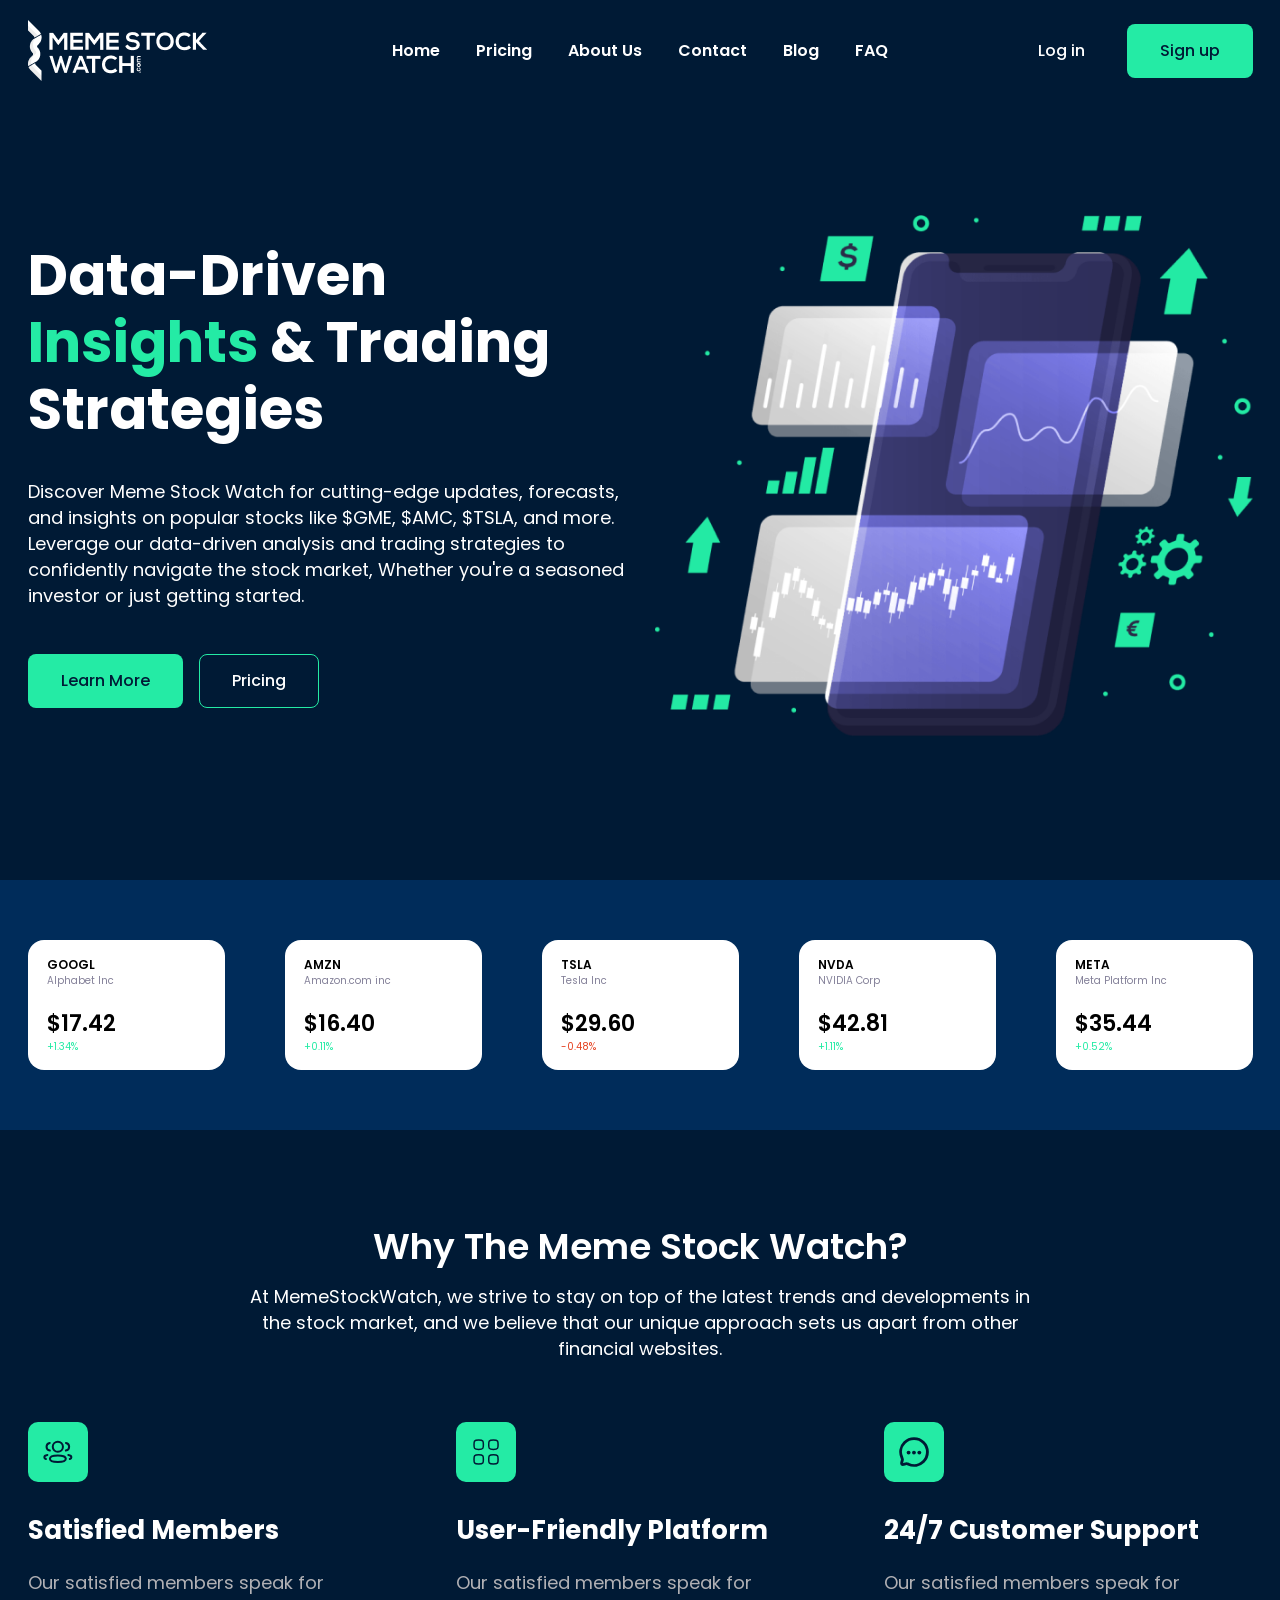
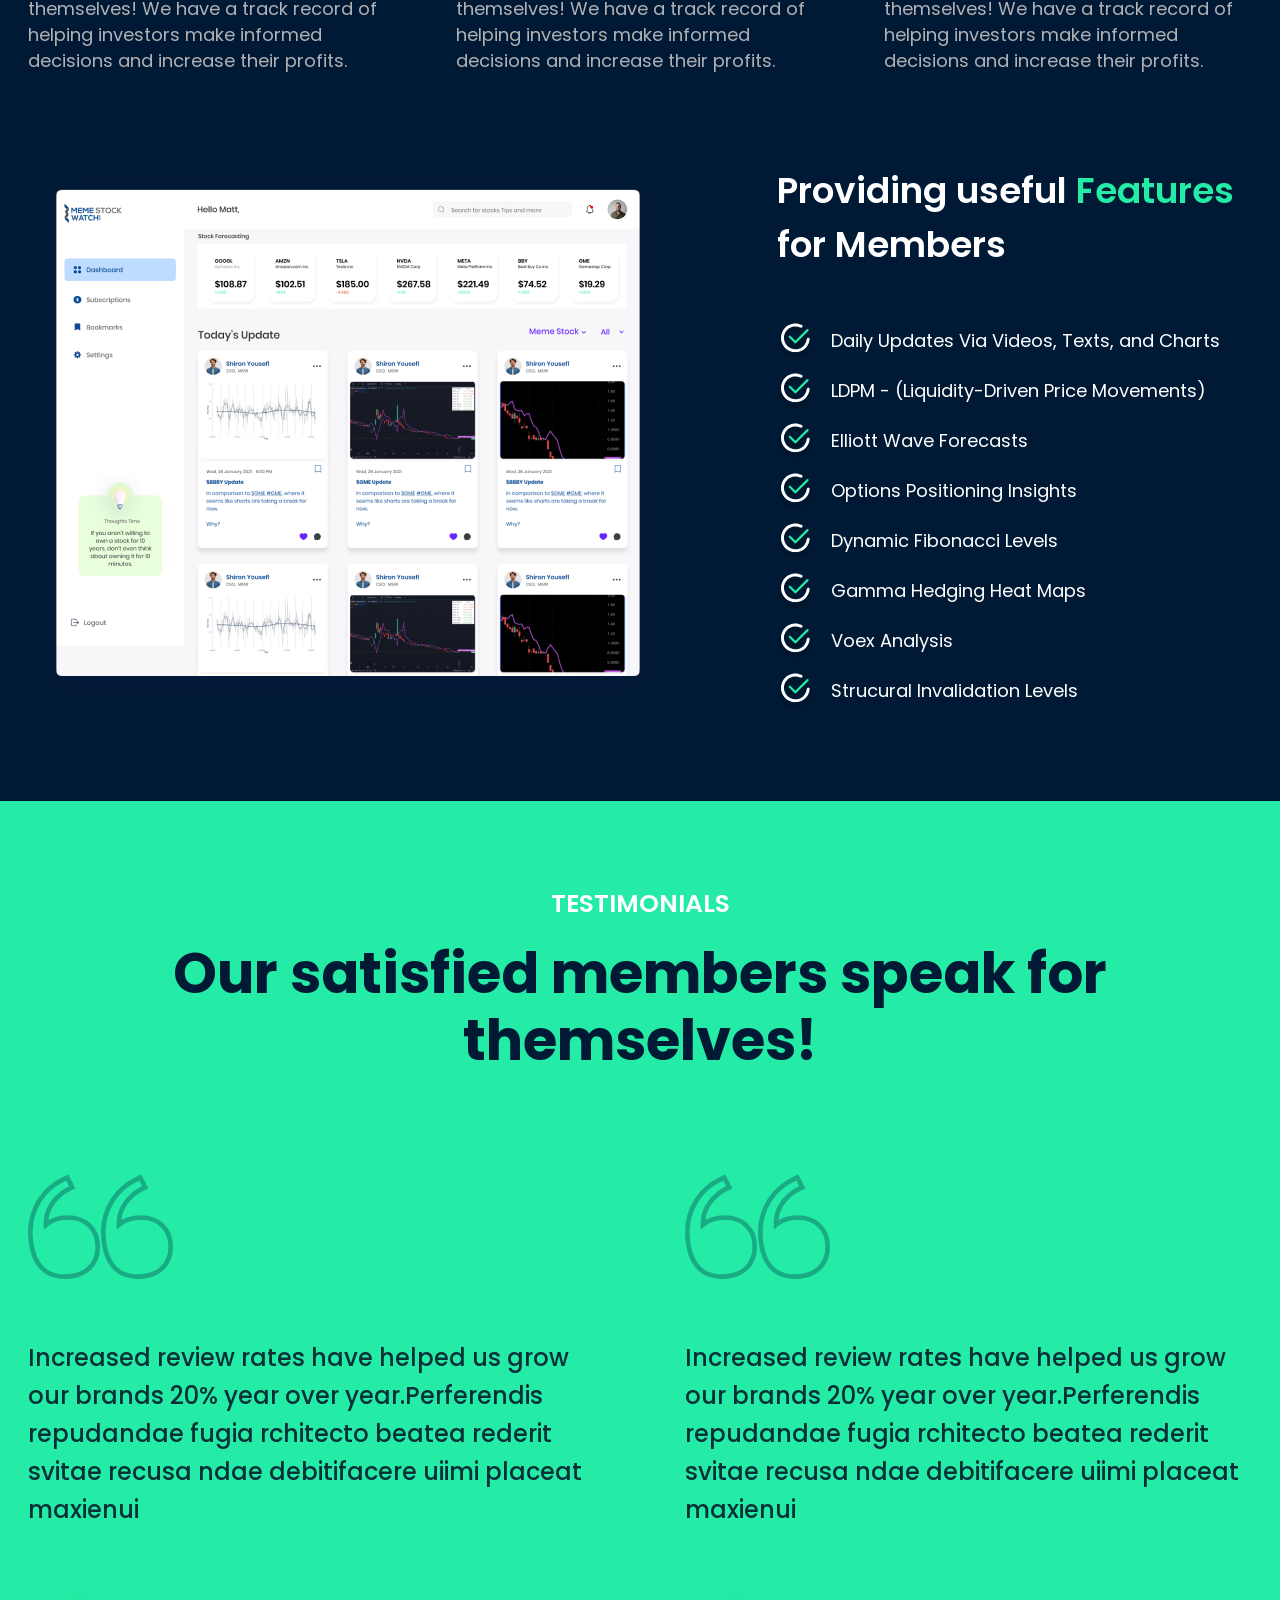
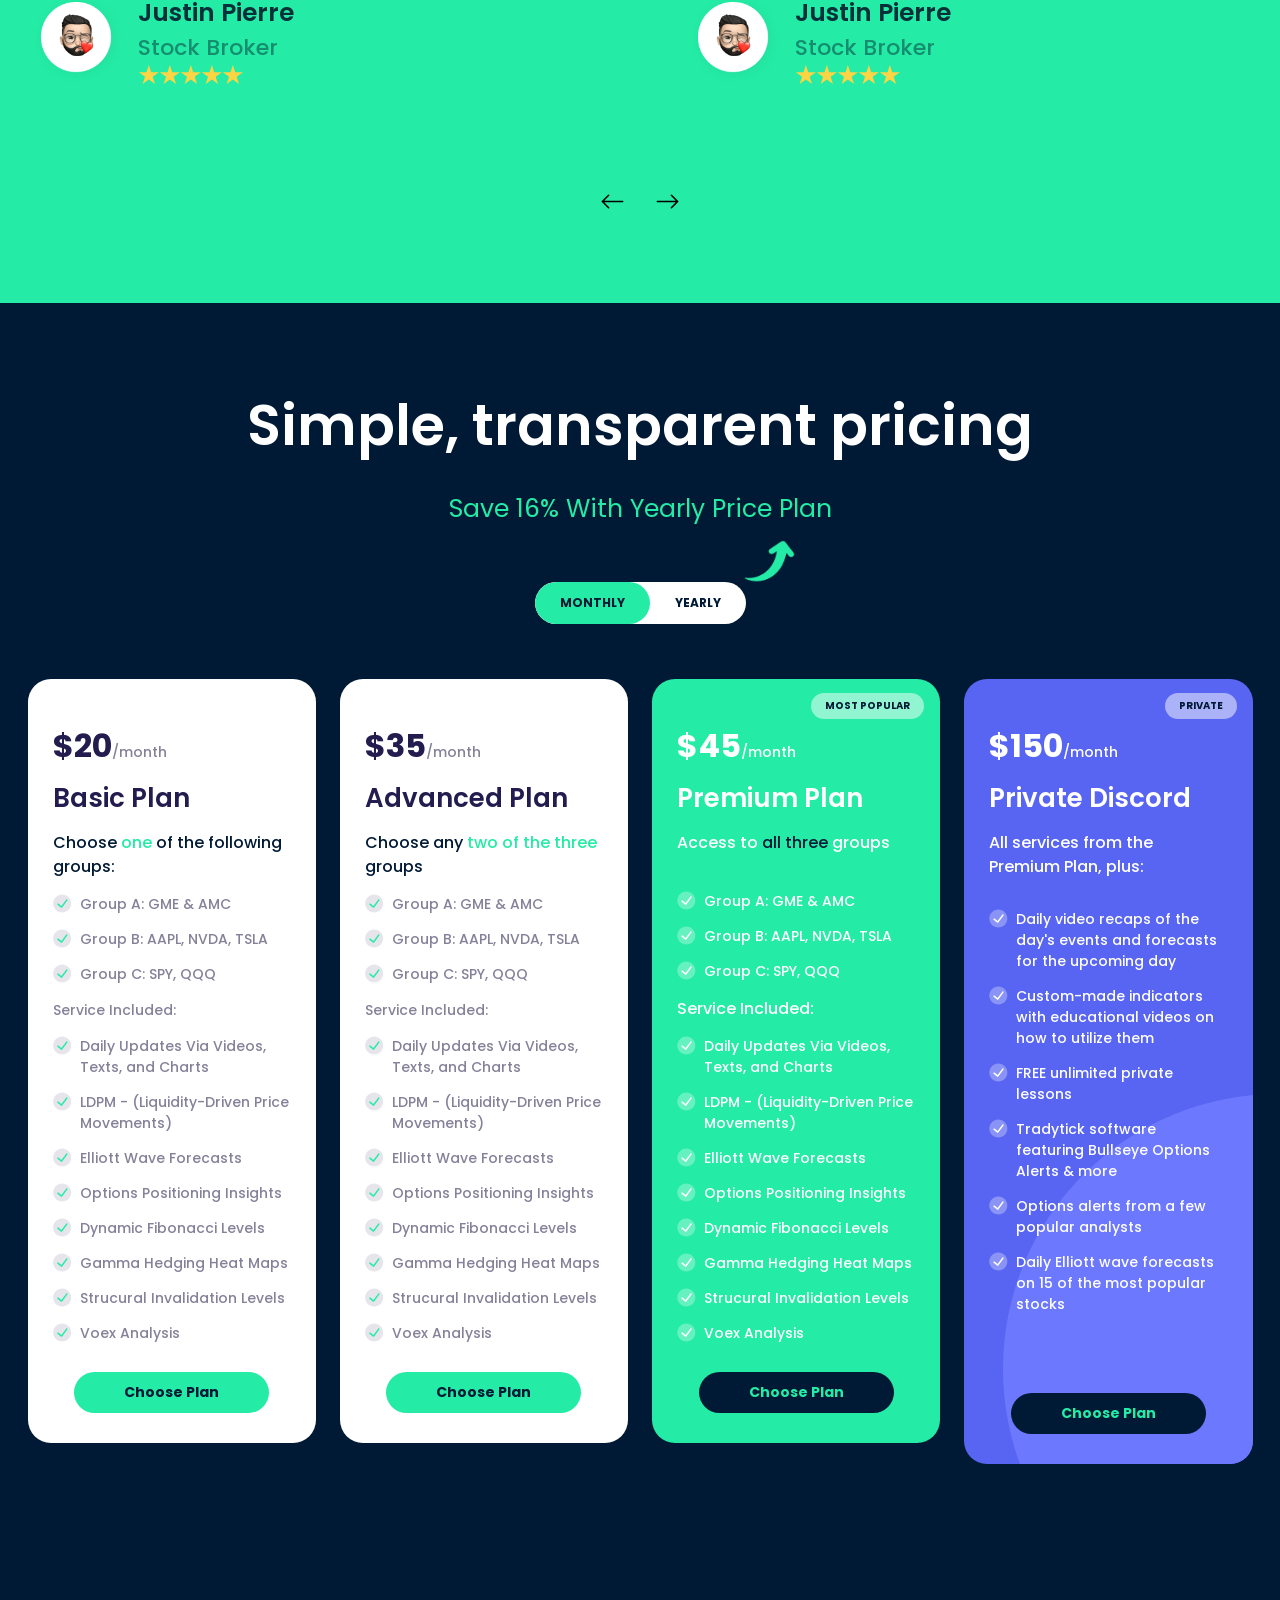
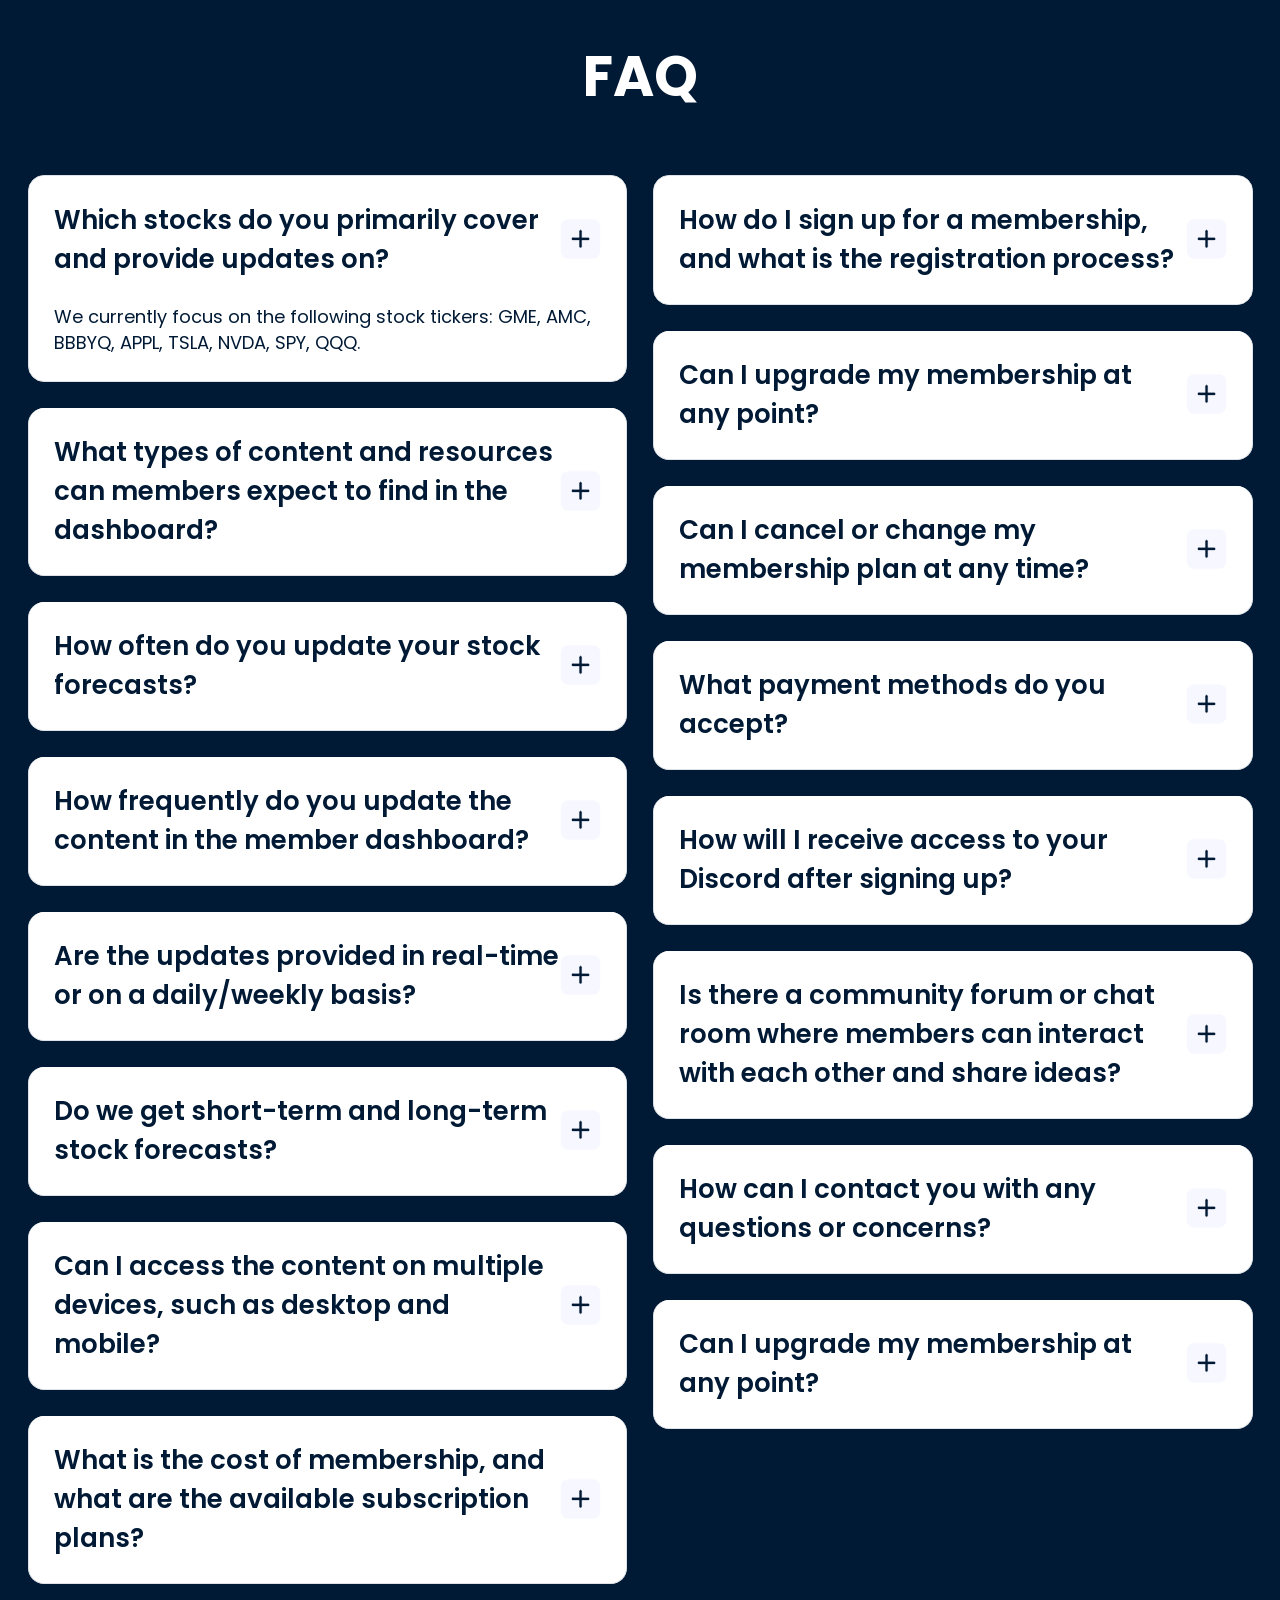
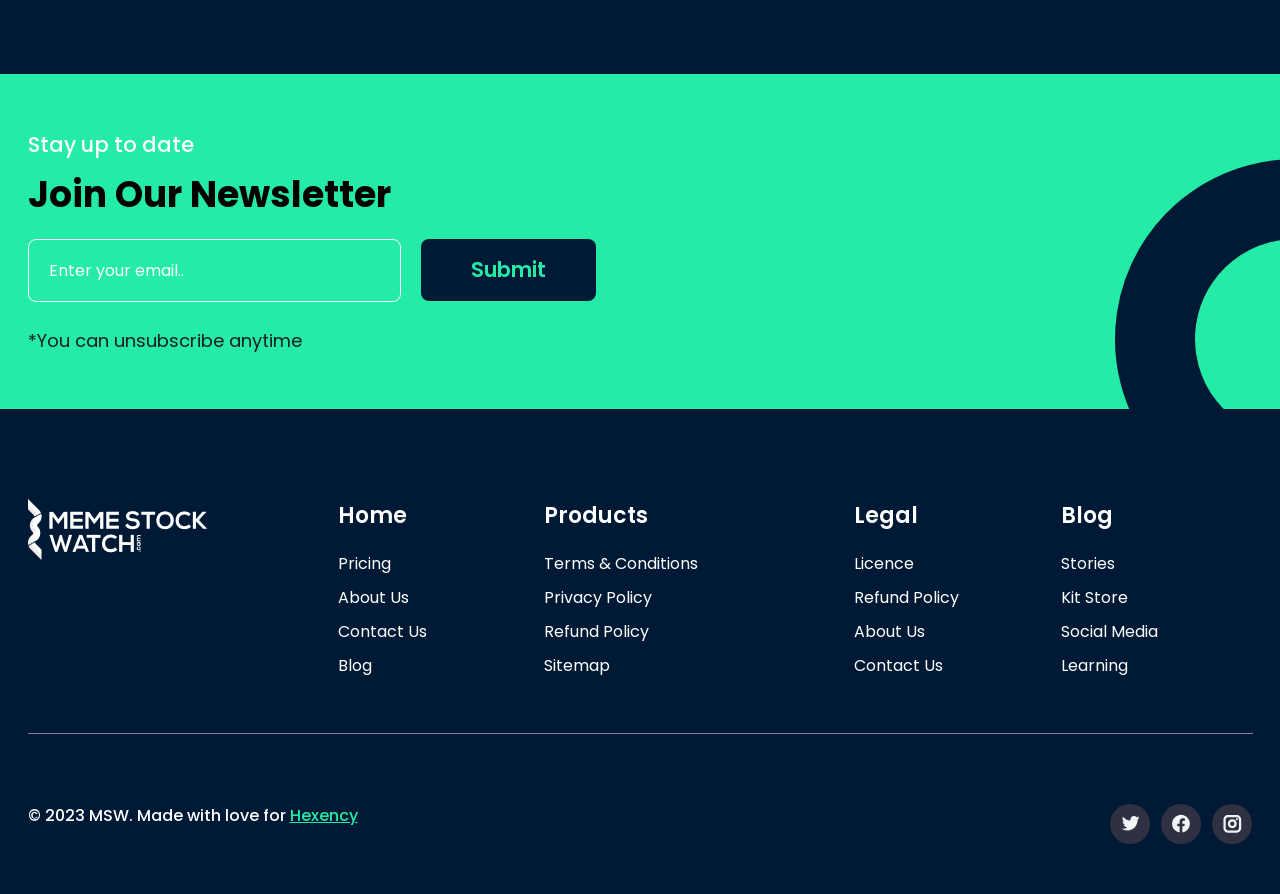
==== index.html @ e30312de "Code Up" ====
<!DOCTYPE html>
<html lang="en">

<head>
  <meta charset="UTF-8" />
  <meta name="viewport" content="width=device-width, initial-scale=1.0" />
  <meta http-equiv="X-UA-Compatible" content="ie=edge" />
  <!---- Author Name ---->
  <meta name="author" content="Your Name" />
  <!---- Website Description ---->
  <meta name="description" content="Website Description" />
  <!---- Website keywords ---->
  <meta name="keywords" content="Website keywords" />
  <!------- Favicon ------->
  <link rel="shortcut icon" type="image/x-icon" href="assets/images/logo.png" />
  <!---- Website Title ---->
  <title>Mem Stock Watch</title>
  <!-------- Fonts -------->
  <link rel="stylesheet" href="assets/fonts/fonts.css" />
  <!------- Css Here ------->
  <link rel="stylesheet" href="assets/css/animate.min.css" />
  <link rel="stylesheet" href="assets/css/owl.carousel.min.css" />
  <link rel="stylesheet" href="assets/css/bootstrap.min.css" />
  <link rel="stylesheet" href="assets/css/style.css" />
</head>

<body>

  <!-- Start Loader -->
  <div class="section-loader">
    <div class="loader">
      <div class="loader-circle"></div>
      <div class="loader-circle"></div>
    </div>
  </div>
  <!-- End Loader -->


  <!-- 
	  =====================================================
	  Start Header Section 
	  =====================================================
	-->
  <header class="sticky-header bg-color3">
    <div class="sidebar-overlay"></div>
    <nav class="container">
      <div class="row align-items-center">
        <!-- ******** Header Logo ******** -->
        <div class="col-xl-3">
          <a href="index.html" class="header-logo d-block">
            <img src="assets/images/logo/logo.png" alt="logo" class="img-fluid">
          </a>
        </div>
        <div class="col-xl-6">
          <!-- ******** Main Menu ******** -->
          <div class="main-menu d-flex align-items-center justify-content-center">
            <!-- ***** Pages Menu Item ***** -->
            <ul class="menu d-flex align-items-center">
              <li class="menu-item">
                <a href="index.html" class="menu-link primary-font-600 size-xl primary-color text-capitalize">Home</a>
              </li>
              <li class="menu-item">
                <a href="pricing.html"
                  class="menu-link primary-font-600 size-xl primary-color text-capitalize">Pricing</a>
              </li>
              <li class="menu-item">
                <a href="#" class="menu-link primary-font-600 size-xl primary-color text-capitalize">About us</a>
              </li>
              <li class="menu-item">
                <a href="contact.html"
                  class="menu-link primary-font-600 size-xl primary-color text-capitalize">Contact</a>
              </li>
              <li class="menu-item">
                <a href="blog.html" class="menu-link primary-font-600 size-xl primary-color text-capitalize">Blog</a>
              </li>
              <li class="menu-item">
                <a href="#" class="menu-link primary-font-600 size-xl primary-color text-capitalize">FAQ</a>
              </li>
            </ul>
          </div>
        </div>
        <div class="col-xl-3">
          <!-- ***** Header Button ***** -->
          <ul class="menu-btn menu d-flex align-items-center justify-content-end">
            <li class="menu-btn-item menu-btn-item-1">
              <a href="#" class="menu-btn-link primary-font-500 size-xl primary-color rounded-8">Log in</a>
            </li>
            <li class="menu-btn-item menu-btn-item-2">
              <a href="#" class="menu-btn-link bg-btn">Sign up</a>
            </li>
          </ul>
        </div>
      </div>
    </nav>
  </header>
  <!-- 
	  =====================================================
	  End Header Section 
	  =====================================================
	-->

  <main>
    <!-- 
		  =====================================================
		  Start Hero Section 
		  =====================================================
		-->
    <section class="hero-section bg-color3">
      <div class="container">
        <!----- Start row ----->
        <div class="row g-5 align-items-center">
          <article class="col-lg-6">
            <div class="hero-content">
              <h1 class="hero-title primary-font-700 size-12xl primary-color">Data-Driven <span
                  class="text-color3">Insights</span>
                & Trading Strategies</h1>
              <p class="hero-desc primary-font-400 size-2xl primary-color">Discover Meme Stock Watch for cutting-edge
                updates, forecasts, and insights on popular stocks like $GME, $AMC, $TSLA, and more. Leverage our
                data-driven analysis and trading strategies to confidently navigate the stock market, Whether you're a
                seasoned investor or just getting started.</p>
              <div class="hero-btn d-flex align-items-center flex-wrap">
                <a href="#" class="bg-btn text-capitalize">Learn More</a>
                <a href="#" class="border-btn text-capitalize">Pricing</a>
              </div>
            </div>
          </article>
          <article class="col-lg-6">
            <div class="hero-img">
              <img src="assets/images/hero/hero.png" alt="hero" class="hero-main-img img-fluid">
            </div>
          </article>
        </div>
        <!------ End row ------>
      </div>
    </section>
    <!-- 
		  =====================================================
		  End Hero Section 
		  =====================================================
		-->

    <!-- 
		  =====================================================
		  Start Stock Forecasting Section 
		  =====================================================
		-->
    <section class="stock-forecasting-section bg-color5">
      <div class="container">
        <div class="row stock-forecasting-grid">
          <article class="">
            <div class="stock-forecasting-card primary-bg rounded-18">
              <h3 class="primary-font-600 size-md text-color4 text-uppercase">GOOGL</h3>
              <p class="primary-font-400 size-sm text-color7">Alphabet Inc</p>
              <h4 class="stock-forecasting-card-counter primary-font-600 size-5xl text-color4"><span>$</span><span
                  class="counter">108.87</span></h4>
              <p class="stock-forecasting-card-color-text primary-font-400 size-sm text-color3">+1.34%</p>
            </div>
          </article>
          <article class="">
            <div class="stock-forecasting-card primary-bg rounded-18">
              <h3 class="primary-font-600 size-md text-color4 text-uppercase">AMZN</h3>
              <p class="primary-font-400 size-sm text-color7">Amazon.com inc</p>
              <h4 class="stock-forecasting-card-counter primary-font-600 size-5xl text-color4"><span>$</span><span
                  class="counter">102.51</span></h4>
              <p class="stock-forecasting-card-color-text primary-font-400 size-sm text-color3">+0.11%</p>
            </div>
          </article>
          <article class="">
            <div class="stock-forecasting-card primary-bg rounded-18">
              <h3 class="primary-font-600 size-md text-color4 text-uppercase">TSLA</h3>
              <p class="primary-font-400 size-sm text-color7">Tesla Inc</p>
              <h4 class="stock-forecasting-card-counter primary-font-600 size-5xl text-color4"><span>$</span><span
                  class="counter">185.00</span></h4>
              <p class="stock-forecasting-card-color-text primary-font-400 size-sm text-color10">-0.48%</p>
            </div>
          </article>
          <article class="">
            <div class="stock-forecasting-card primary-bg rounded-18">
              <h3 class="primary-font-600 size-md text-color4 text-uppercase">NVDA</h3>
              <p class="primary-font-400 size-sm text-color7">NVIDIA Corp</p>
              <h4 class="stock-forecasting-card-counter primary-font-600 size-5xl text-color4"><span>$</span><span
                  class="counter">267.58</span></h4>
              <p class="stock-forecasting-card-color-text primary-font-400 size-sm text-color3">+1.11%</p>
            </div>
          </article>
          <article class="">
            <div class="stock-forecasting-card primary-bg rounded-18">
              <h3 class="primary-font-600 size-md text-color4 text-uppercase">META</h3>
              <p class="primary-font-400 size-sm text-color7">Meta Platform Inc</p>
              <h4 class="stock-forecasting-card-counter primary-font-600 size-5xl text-color4"><span>$</span><span
                  class="counter">221.49</span></h4>
              <p class="stock-forecasting-card-color-text primary-font-400 size-sm text-color3">+0.52%</p>
            </div>
          </article>
        </div>
      </div>
    </section>
    <!-- 
		  =====================================================
		  End Stock Forecasting Section 
		  =====================================================
		-->

    <!-- 
		  =====================================================
		  Start Why Mem Stock Section 
		  =====================================================
		-->
    <section class="why-mem-stock-section sec-y-space bg-color3">
      <div class="container">
        <div class="why-mem-stock-title-wrap text-center">
          <h2 class="why-mem-stock-title primary-font-600 size-11xl primary-color">Why The Meme Stock Watch?</h2>
          <p class="why-mem-stock-desc primary-font-400 size-2xl primary-color mx-auto">At MemeStockWatch, we strive to
            stay on top of the latest trends and developments in the stock market, and we believe that our unique
            approach sets us apart from other financial websites.</p>
        </div>
        <!----- Start row ----->
        <div class="row why-mem-stock-row">
          <article class="col-lg-4">
            <div class="why-mem-stock-card">
              <div
                class="why-mem-stock-card-icon d-flex align-items-center justify-content-center secondary-bg rounded-10">
                <img src="assets/images/why-mem-stock/user.svg" alt="user" class="why-mem-stock-card-user">
              </div>
              <h4 class="why-mem-stock-card-title primary-font-700 size-8xl l-h-8xl-28 primary-color text-capitalize">
                Satisfied Members</h4>
              <p class="why-mem-stock-card-desc primary-font-400 size-2xl text-color9">Our satisfied members speak for
                themselves! We have a track record of helping investors make informed decisions and increase their
                profits.</p>
            </div>
          </article>
          <article class="col-lg-4">
            <div class="why-mem-stock-card">
              <div
                class="why-mem-stock-card-icon d-flex align-items-center justify-content-center secondary-bg rounded-10">
                <img src="assets/images/why-mem-stock/category.svg" alt="category" class="why-mem-stock-card-category">
              </div>
              <h4 class="why-mem-stock-card-title primary-font-700 size-8xl l-h-8xl-28 primary-color text-capitalize">
                User-Friendly Platform</h4>
              <p class="why-mem-stock-card-desc primary-font-400 size-2xl text-color9">Our satisfied members speak for
                themselves! We have a track record of helping investors make informed decisions and increase their
                profits.</p>
            </div>
          </article>
          <article class="col-lg-4">
            <div class="why-mem-stock-card">
              <div
                class="why-mem-stock-card-icon d-flex align-items-center justify-content-center secondary-bg rounded-10">
                <img src="assets/images/why-mem-stock/chat.svg" alt="chat" class="why-mem-stock-card-chat">
              </div>
              <h4 class="why-mem-stock-card-title primary-font-700 size-8xl l-h-8xl-28 primary-color text-capitalize">
                24/7 Customer Support</h4>
              <p class="why-mem-stock-card-desc primary-font-400 size-2xl text-color9">Our satisfied members speak for
                themselves! We have a track record of helping investors make informed decisions and increase their
                profits.</p>
            </div>
          </article>
        </div>
        <!------ End row ------>
      </div>
    </section>
    <!-- 
		  =====================================================
		  End Why Mem Stock Section 
		  =====================================================
		-->

    <!-- 
		  =====================================================
		  Start Features Section 
		  =====================================================
		-->
    <section class="fatures-section sec-b-space">
      <div class="container">
        <!----- Start row ----->
        <div class="row fatures-row align-items-center">
          <article class="col-lg-7">
            <div class="fatures-img">
              <img src="assets/images/fatures/fatures.png" alt="fatures" class="fatures-main-img img-fluid">
            </div>
          </article>
          <article class="col-lg-5">
            <div class="fatures-text">
              <h2 class="fatures-title primary-font-600 size-11xl primary-color">Providing useful <span
                  class="text-color3">Features</span> for Members</h2>
              <ul class="fatures-list">
                <li class="fatures-list-item d-flex align-items-center">
                  <img src="assets/images/fatures/right.svg" alt="right" class="fatures-list-icon">
                  <p class="fatures-list-text primary-font-400 size-2xl primary-color">Daily Updates Via Videos, Texts,
                    and Charts</p>
                </li>
                <li class="fatures-list-item d-flex align-items-center">
                  <img src="assets/images/fatures/right.svg" alt="right" class="fatures-list-icon">
                  <p class="fatures-list-text primary-font-400 size-2xl primary-color">LDPM - (Liquidity-Driven Price
                    Movements)</p>
                </li>
                <li class="fatures-list-item d-flex align-items-center">
                  <img src="assets/images/fatures/right.svg" alt="right" class="fatures-list-icon">
                  <p class="fatures-list-text primary-font-400 size-2xl primary-color">Elliott Wave Forecasts</p>
                </li>
                <li class="fatures-list-item d-flex align-items-center">
                  <img src="assets/images/fatures/right.svg" alt="right" class="fatures-list-icon">
                  <p class="fatures-list-text primary-font-400 size-2xl primary-color">Options Positioning Insights</p>
                </li>
                <li class="fatures-list-item d-flex align-items-center">
                  <img src="assets/images/fatures/right.svg" alt="right" class="fatures-list-icon">
                  <p class="fatures-list-text primary-font-400 size-2xl primary-color">Dynamic Fibonacci Levels</p>
                </li>
                <li class="fatures-list-item d-flex align-items-center">
                  <img src="assets/images/fatures/right.svg" alt="right" class="fatures-list-icon">
                  <p class="fatures-list-text primary-font-400 size-2xl primary-color">Gamma Hedging Heat Maps</p>
                </li>
                <li class="fatures-list-item d-flex align-items-center">
                  <img src="assets/images/fatures/right.svg" alt="right" class="fatures-list-icon">
                  <p class="fatures-list-text primary-font-400 size-2xl primary-color">Voex Analysis</p>
                </li>
                <li class="fatures-list-item d-flex align-items-center">
                  <img src="assets/images/fatures/right.svg" alt="right" class="fatures-list-icon">
                  <p class="fatures-list-text primary-font-400 size-2xl primary-color">Strucural Invalidation Levels</p>
                </li>
              </ul>
            </div>
          </article>
        </div>
        <!------ End row ------>
      </div>
    </section>
    <!-- 
		  =====================================================
		  End Features Section 
		  =====================================================
		-->

    <!-- 
		  =====================================================
		  Start Testimonial Section 
		  =====================================================
		-->
    <section class="testimonial-section secondary-bg sec-y-space">
      <div class="container">
        <div class="testimonial-title-wrap text-center">
          <h2 class="testimonial-top-title primary-font-600 size-7xl l-h-7xl-25 primary-color text-uppercase">
            Testimonials</h2>
          <h4 class="testimonial-title primary-font-700 size-12xl secondary-color mx-auto">Our satisfied members speak
            for themselves!</h4>
        </div>
        <div class="testimonial-slider owl-carousel owl-theme">
          <article class="testimonial-item">
            <img src="assets/images/testimonial/quote.svg" alt="" class="testimonial-quote img-fluid">
            <p class="testimonial-desc primary-font-500 size-6xl text-color5">Increased review rates have helped us grow
              our brands 20% year over year.Perferendis repudandae fugia rchitecto beatea rederit svitae recusa ndae
              debitifacere uiimi placeat maxienui</p>
            <div class="testimonial-user d-flex align-items-center">
              <img src="assets/images/testimonial/justin-pierre.png" alt="justin-pierre" class="testimonial-user-img">
              <div class="testimonial-user-info">
                <h4 class="testimonial-user-name primary-font-600 size-7xl text-color5 text-capitalize">Justin Pierre
                </h4>
                <p class="testimonial-user-occupation primary-font-500 size-5xl text-color11 text-capitalize">Stock
                  Broker</p>
                <div class="testimonial-user-review d-flex align-items-center">
                  <img src="assets/images/testimonial/star.svg" alt="star">
                  <img src="assets/images/testimonial/star.svg" alt="star">
                  <img src="assets/images/testimonial/star.svg" alt="star">
                  <img src="assets/images/testimonial/star.svg" alt="star">
                  <img src="assets/images/testimonial/star.svg" alt="star">
                </div>
              </div>
            </div>
          </article>
          <article class="testimonial-item">
            <img src="assets/images/testimonial/quote.svg" alt="" class="testimonial-quote img-fluid">
            <p class="testimonial-desc primary-font-500 size-6xl text-color5">Increased review rates have helped us grow
              our brands 20% year over year.Perferendis repudandae fugia rchitecto beatea rederit svitae recusa ndae
              debitifacere uiimi placeat maxienui</p>
            <div class="testimonial-user d-flex align-items-center">
              <img src="assets/images/testimonial/justin-pierre.png" alt="justin-pierre" class="testimonial-user-img">
              <div class="testimonial-user-info">
                <h4 class="testimonial-user-name primary-font-600 size-7xl text-color5 text-capitalize">Justin Pierre
                </h4>
                <p class="testimonial-user-occupation primary-font-500 size-5xl text-color11 text-capitalize">Stock
                  Broker</p>
                <div class="testimonial-user-review d-flex align-items-center">
                  <img src="assets/images/testimonial/star.svg" alt="star">
                  <img src="assets/images/testimonial/star.svg" alt="star">
                  <img src="assets/images/testimonial/star.svg" alt="star">
                  <img src="assets/images/testimonial/star.svg" alt="star">
                  <img src="assets/images/testimonial/star.svg" alt="star">
                </div>
              </div>
            </div>
          </article>
          <article class="testimonial-item">
            <img src="assets/images/testimonial/quote.svg" alt="" class="testimonial-quote img-fluid">
            <p class="testimonial-desc primary-font-500 size-6xl text-color5">Increased review rates have helped us grow
              our brands 20% year over year.Perferendis repudandae fugia rchitecto beatea rederit svitae recusa ndae
              debitifacere uiimi placeat maxienui</p>
            <div class="testimonial-user d-flex align-items-center">
              <img src="assets/images/testimonial/justin-pierre.png" alt="justin-pierre" class="testimonial-user-img">
              <div class="testimonial-user-info">
                <h4 class="testimonial-user-name primary-font-600 size-7xl text-color5 text-capitalize">Justin Pierre
                </h4>
                <p class="testimonial-user-occupation primary-font-500 size-5xl text-color11 text-capitalize">Stock
                  Broker</p>
                <div class="testimonial-user-review d-flex align-items-center">
                  <img src="assets/images/testimonial/star.svg" alt="star" class="testimonial-user-star">
                  <img src="assets/images/testimonial/star.svg" alt="star" class="testimonial-user-star">
                  <img src="assets/images/testimonial/star.svg" alt="star" class="testimonial-user-star">
                  <img src="assets/images/testimonial/star.svg" alt="star" class="testimonial-user-star">
                  <img src="assets/images/testimonial/star.svg" alt="star" class="testimonial-user-star">
                </div>
              </div>
            </div>
          </article>
        </div>
      </div>
    </section>
    <!-- 
		  =====================================================
		  End Testimonial Section 
		  =====================================================
		-->

    <!-- 
		  =====================================================
		  Start Pricing Section 
		  =====================================================
		-->
    <section class="pricing-section bg-color3 sec-y-space">
      <div class="container">
        <div class="pricing-title text-center">
          <h2 class="pricing-title-lg primary-font-600 size-12xl primary-color mb-4 mb-sm-5">Simple, transparent pricing
          </h2>
          <p class="pricing-title-md primary-font-400 size-7xl text-color3 d-table mx-auto position-relative">Save 16%
            With Yearly Price Plan</p>
        </div>
        <div class="pricing-tab-area">
          <!--****** Pricing Tab Button ******-->
          <div class="pricing-tab primary-bg d-table mx-auto rounded-pill">
            <div class="d-flex align-items-center justify-content-center">
              <button class="pricing-tablinks primary-font-700 size-md secondary-color text-uppercase rounded-pill"
                onclick="openTab(event, 'Content1')" id="defaultOpen">MONTHLY</button>
              <button class="pricing-tablinks primary-font-700 size-md secondary-color text-uppercase rounded-pill"
                onclick="openTab(event, 'Content2')">YEARLY</button>
            </div>
          </div>
          <!--****** Pricing Tab Hide Content ******-->
          <div class="pricing-main-content">
            <!-- ***** Pricing Tab 1 ***** -->
            <div id="Content1" class="pricing-tabcontent">
              <!----- Start row ----->
              <div class="row pricing-tabcontent-row">
                <div class="col-xl-3 col-lg-4 col-sm-6">
                  <div class="pricing-card primary-bg">
                    <div class="pricing-card-header">
                      <h3 class="pricing-card-header-price primary-font-700 size-10xl text-color6">
                        $20<span class="primary-font-500 size-lg text-color7">/month</span></h3>
                      <h4 class="pricing-card-header-title primary-font-600 size-8xl text-color6 text-capitalize">
                        Basic Plan</h4>
                    </div>
                    <div class="pricing-card-body">
                      <div>
                        <p class="pricing-card-body-title1 primary-font-500 size-xl secondary-color">Choose
                          <span class="text-color3">one</span> of the following groups:
                        </p>
                        <ul class="pricing-card-service">
                          <li class="pricing-card-service-item d-flex align-items-start">
                            <img src="assets/images/pricing/check-circle-1.svg" alt="check-circle">
                            <p class="pricing-card-service-text primary-font-500 size-lg text-color7">
                              Group A: GME & AMC</p>
                          </li>
                          <li class="pricing-card-service-item d-flex align-items-start">
                            <img src="assets/images/pricing/check-circle-1.svg" alt="check-circle">
                            <p class="pricing-card-service-text primary-font-500 size-lg text-color7">
                              Group B: AAPL, NVDA, TSLA</p>
                          </li>
                          <li class="pricing-card-service-item d-flex align-items-start">
                            <img src="assets/images/pricing/check-circle-1.svg" alt="check-circle">
                            <p class="pricing-card-service-text primary-font-500 size-lg text-color7">
                              Group C: SPY, QQQ</p>
                          </li>
                        </ul>
                      </div>
                      <div>
                        <p class="pricing-card-body-title2 primary-font-500 size-lg text-color7">Service
                          Included:</p>
                        <ul class="pricing-card-service">
                          <li class="pricing-card-service-item d-flex align-items-start">
                            <img src="assets/images/pricing/check-circle-1.svg" alt="check-circle">
                            <p class="pricing-card-service-text primary-font-500 size-lg text-color7">
                              Daily Updates Via Videos, Texts, and Charts</p>
                          </li>
                          <li class="pricing-card-service-item d-flex align-items-start">
                            <img src="assets/images/pricing/check-circle-1.svg" alt="check-circle">
                            <p class="pricing-card-service-text primary-font-500 size-lg text-color7">
                              LDPM - (Liquidity-Driven Price Movements)</p>
                          </li>
                          <li class="pricing-card-service-item d-flex align-items-start">
                            <img src="assets/images/pricing/check-circle-1.svg" alt="check-circle">
                            <p class="pricing-card-service-text primary-font-500 size-lg text-color7">
                              Elliott Wave Forecasts</p>
                          </li>
                          <li class="pricing-card-service-item d-flex align-items-start">
                            <img src="assets/images/pricing/check-circle-1.svg" alt="check-circle">
                            <p class="pricing-card-service-text primary-font-500 size-lg text-color7">
                              Options Positioning Insights</p>
                          </li>
                          <li class="pricing-card-service-item d-flex align-items-start">
                            <img src="assets/images/pricing/check-circle-1.svg" alt="check-circle">
                            <p class="pricing-card-service-text primary-font-500 size-lg text-color7">
                              Dynamic Fibonacci Levels</p>
                          </li>
                          <li class="pricing-card-service-item d-flex align-items-start">
                            <img src="assets/images/pricing/check-circle-1.svg" alt="check-circle">
                            <p class="pricing-card-service-text primary-font-500 size-lg text-color7">
                              Gamma Hedging Heat Maps</p>
                          </li>
                          <li class="pricing-card-service-item d-flex align-items-start">
                            <img src="assets/images/pricing/check-circle-1.svg" alt="check-circle">
                            <p class="pricing-card-service-text primary-font-500 size-lg text-color7">
                              Strucural Invalidation Levels</p>
                          </li>
                          <li class="pricing-card-service-item d-flex align-items-start">
                            <img src="assets/images/pricing/check-circle-1.svg" alt="check-circle">
                            <p class="pricing-card-service-text primary-font-500 size-lg text-color7">
                              Voex Analysis</p>
                          </li>
                        </ul>
                      </div>
                    </div>
                    <div class="pricing-card-footer text-center">
                      <a href="#"
                        class="pricing-card-btn primary-font-700 size-lg secondary-color secondary-bg text-capitalize rounded-pill">Choose
                        Plan</a>
                    </div>
                  </div>
                </div>
                <div class="col-xl-3 col-lg-4 col-sm-6">
                  <div class="pricing-card primary-bg">
                    <div class="pricing-card-header">
                      <h3 class="pricing-card-header-price primary-font-700 size-10xl text-color6">
                        $35<span class="primary-font-500 size-lg text-color7">/month</span></h3>
                      <h4 class="pricing-card-header-title primary-font-600 size-8xl text-color6 text-capitalize">
                        Advanced Plan</h4>
                    </div>
                    <div class="pricing-card-body">
                      <div>
                        <p class="pricing-card-body-title1 primary-font-500 size-xl secondary-color">Choose
                          any <span class="text-color3">two of the three</span> groups</p>
                        <ul class="pricing-card-service">
                          <li class="pricing-card-service-item d-flex align-items-start">
                            <img src="assets/images/pricing/check-circle-1.svg" alt="check-circle">
                            <p class="pricing-card-service-text primary-font-500 size-lg text-color7">
                              Group A: GME & AMC</p>
                          </li>
                          <li class="pricing-card-service-item d-flex align-items-start">
                            <img src="assets/images/pricing/check-circle-1.svg" alt="check-circle">
                            <p class="pricing-card-service-text primary-font-500 size-lg text-color7">
                              Group B: AAPL, NVDA, TSLA</p>
                          </li>
                          <li class="pricing-card-service-item d-flex align-items-start">
                            <img src="assets/images/pricing/check-circle-1.svg" alt="check-circle">
                            <p class="pricing-card-service-text primary-font-500 size-lg text-color7">
                              Group C: SPY, QQQ</p>
                          </li>
                        </ul>
                      </div>
                      <div>
                        <p class="pricing-card-body-title2 primary-font-500 size-lg text-color7">Service
                          Included:</p>
                        <ul class="pricing-card-service">
                          <li class="pricing-card-service-item d-flex align-items-start">
                            <img src="assets/images/pricing/check-circle-1.svg" alt="check-circle">
                            <p class="pricing-card-service-text primary-font-500 size-lg text-color7">
                              Daily Updates Via Videos, Texts, and Charts</p>
                          </li>
                          <li class="pricing-card-service-item d-flex align-items-start">
                            <img src="assets/images/pricing/check-circle-1.svg" alt="check-circle">
                            <p class="pricing-card-service-text primary-font-500 size-lg text-color7">
                              LDPM - (Liquidity-Driven Price Movements)</p>
                          </li>
                          <li class="pricing-card-service-item d-flex align-items-start">
                            <img src="assets/images/pricing/check-circle-1.svg" alt="check-circle">
                            <p class="pricing-card-service-text primary-font-500 size-lg text-color7">
                              Elliott Wave Forecasts</p>
                          </li>
                          <li class="pricing-card-service-item d-flex align-items-start">
                            <img src="assets/images/pricing/check-circle-1.svg" alt="check-circle">
                            <p class="pricing-card-service-text primary-font-500 size-lg text-color7">
                              Options Positioning Insights</p>
                          </li>
                          <li class="pricing-card-service-item d-flex align-items-start">
                            <img src="assets/images/pricing/check-circle-1.svg" alt="check-circle">
                            <p class="pricing-card-service-text primary-font-500 size-lg text-color7">
                              Dynamic Fibonacci Levels</p>
                          </li>
                          <li class="pricing-card-service-item d-flex align-items-start">
                            <img src="assets/images/pricing/check-circle-1.svg" alt="check-circle">
                            <p class="pricing-card-service-text primary-font-500 size-lg text-color7">
                              Gamma Hedging Heat Maps</p>
                          </li>
                          <li class="pricing-card-service-item d-flex align-items-start">
                            <img src="assets/images/pricing/check-circle-1.svg" alt="check-circle">
                            <p class="pricing-card-service-text primary-font-500 size-lg text-color7">
                              Strucural Invalidation Levels</p>
                          </li>
                          <li class="pricing-card-service-item d-flex align-items-start">
                            <img src="assets/images/pricing/check-circle-1.svg" alt="check-circle">
                            <p class="pricing-card-service-text primary-font-500 size-lg text-color7">
                              Voex Analysis</p>
                          </li>
                        </ul>
                      </div>
                    </div>
                    <div class="pricing-card-footer text-center">
                      <a href="#"
                        class="pricing-card-btn primary-font-700 size-lg secondary-color secondary-bg text-capitalize rounded-pill">Choose
                        Plan</a>
                    </div>
                  </div>
                </div>
                <div class="col-xl-3 col-lg-4 col-sm-6">
                  <div class="pricing-card popular-pricing-card secondary-bg position-relative">
                    <button type="button"
                      class="pricing-card-top-btn d-table primary-font-700 size-sm secondary-color text-uppercase rounded-pill">MOST
                      POPULAR</button>
                    <div class="pricing-card-header">
                      <h3 class="pricing-card-header-price primary-font-700 size-10xl primary-color">
                        $45<span class="primary-font-500 size-lg">/month</span>
                      </h3>
                      <h4 class="pricing-card-header-title primary-font-600 size-8xl primary-color text-capitalize">
                        Premium Plan
                      </h4>
                    </div>
                    <div class="pricing-card-body">
                      <div>
                        <p class="pricing-card-body-title1 primary-font-500 size-xl primary-color">
                          Access to <span class="secondary-color">all three</span> groups
                        </p>
                        <ul class="pricing-card-service pricing-card-service-1">
                          <li class="pricing-card-service-item d-flex align-items-start">
                            <img src="assets/images/pricing/check-circle-2.svg" alt="check-circle" />
                            <p class="pricing-card-service-text primary-font-500 size-lg primary-color">
                              Group A: GME & AMC
                            </p>
                          </li>
                          <li class="pricing-card-service-item d-flex align-items-start">
                            <img src="assets/images/pricing/check-circle-2.svg" alt="check-circle" />
                            <p class="pricing-card-service-text primary-font-500 size-lg primary-color">
                              Group B: AAPL, NVDA, TSLA
                            </p>
                          </li>
                          <li class="pricing-card-service-item d-flex align-items-start">
                            <img src="assets/images/pricing/check-circle-2.svg" alt="check-circle" />
                            <p class="pricing-card-service-text primary-font-500 size-lg primary-color">
                              Group C: SPY, QQQ
                            </p>
                          </li>
                        </ul>
                      </div>
                      <div>
                        <p class="pricing-card-body-title2 primary-font-500 size-xl text-color14">
                          Service Included:
                        </p>
                        <ul class="pricing-card-service">
                          <li class="pricing-card-service-item d-flex align-items-start">
                            <img src="assets/images/pricing/check-circle-2.svg" alt="check-circle" />
                            <p class="pricing-card-service-text primary-font-500 size-lg primary-color">
                              Daily Updates Via Videos, Texts, and Charts
                            </p>
                          </li>
                          <li class="pricing-card-service-item d-flex align-items-start">
                            <img src="assets/images/pricing/check-circle-2.svg" alt="check-circle" />
                            <p class="pricing-card-service-text primary-font-500 size-lg primary-color">
                              LDPM - (Liquidity-Driven Price Movements)
                            </p>
                          </li>
                          <li class="pricing-card-service-item d-flex align-items-start">
                            <img src="assets/images/pricing/check-circle-2.svg" alt="check-circle" />
                            <p class="pricing-card-service-text primary-font-500 size-lg primary-color">
                              Elliott Wave Forecasts
                            </p>
                          </li>
                          <li class="pricing-card-service-item d-flex align-items-start">
                            <img src="assets/images/pricing/check-circle-2.svg" alt="check-circle" />
                            <p class="pricing-card-service-text primary-font-500 size-lg primary-color">
                              Options Positioning Insights
                            </p>
                          </li>
                          <li class="pricing-card-service-item d-flex align-items-start">
                            <img src="assets/images/pricing/check-circle-2.svg" alt="check-circle" />
                            <p class="pricing-card-service-text primary-font-500 size-lg primary-color">
                              Dynamic Fibonacci Levels
                            </p>
                          </li>
                          <li class="pricing-card-service-item d-flex align-items-start">
                            <img src="assets/images/pricing/check-circle-2.svg" alt="check-circle" />
                            <p class="pricing-card-service-text primary-font-500 size-lg primary-color">
                              Gamma Hedging Heat Maps
                            </p>
                          </li>
                          <li class="pricing-card-service-item d-flex align-items-start">
                            <img src="assets/images/pricing/check-circle-2.svg" alt="check-circle" />
                            <p class="pricing-card-service-text primary-font-500 size-lg primary-color">
                              Strucural Invalidation Levels
                            </p>
                          </li>
                          <li class="pricing-card-service-item d-flex align-items-start">
                            <img src="assets/images/pricing/check-circle-2.svg" alt="check-circle" />
                            <p class="pricing-card-service-text primary-font-500 size-lg primary-color">
                              Voex Analysis
                            </p>
                          </li>
                        </ul>
                      </div>
                    </div>
                    <div class="pricing-card-footer text-center">
                      <a href="#"
                        class="pricing-card-btn primary-font-700 size-lg text-color3 bg-color3 text-capitalize rounded-pill">Choose
                        Plan</a>
                    </div>
                  </div>
                </div>
                <div class="col-xl-3 col-lg-4 col-sm-6">
                  <div class="pricing-card pricing-card-private bg-color7 position-relative">
                    <button type="button"
                      class="pricing-card-top-btn d-table primary-font-700 size-sm secondary-color text-uppercase rounded-pill">Private</button>
                    <div class="pricing-card-header">
                      <h3 class="pricing-card-header-price primary-font-700 size-10xl primary-color">
                        $150<span class="primary-font-500 size-lg">/month</span>
                      </h3>
                      <h4 class="pricing-card-header-title primary-font-600 size-8xl primary-color text-capitalize">
                        Private Discord
                      </h4>
                    </div>
                    <div class="pricing-card-body">
                      <p class="pricing-card-body-title1 primary-font-500 size-xl text-color14">
                        All services from the Premium Plan, plus:
                      </p>
                      <ul class="pricing-card-service">
                        <li class="pricing-card-service-item d-flex align-items-start">
                          <img src="assets/images/pricing/check-circle-2.svg" alt="check-circle" />
                          <p class="pricing-card-service-text primary-font-500 size-lg primary-color">
                            Daily video recaps of the day's
                            events and forecasts for the
                            upcoming day
                          </p>
                        </li>
                        <li class="pricing-card-service-item d-flex align-items-start">
                          <img src="assets/images/pricing/check-circle-2.svg" alt="check-circle" />
                          <p class="pricing-card-service-text primary-font-500 size-lg primary-color">
                            Custom-made indicators with
                            educational videos on how to
                            utilize them
                          </p>
                        </li>
                        <li class="pricing-card-service-item d-flex align-items-start">
                          <img src="assets/images/pricing/check-circle-2.svg" alt="check-circle" />
                          <p class="pricing-card-service-text primary-font-500 size-lg primary-color">
                            FREE unlimited private lessons
                          </p>
                        </li>
                        <li class="pricing-card-service-item d-flex align-items-start">
                          <img src="assets/images/pricing/check-circle-2.svg" alt="check-circle" />
                          <p class="pricing-card-service-text primary-font-500 size-lg primary-color">
                            Tradytick software featuring
                            Bullseye Options Alerts & more
                          </p>
                        </li>
                        <li class="pricing-card-service-item d-flex align-items-start">
                          <img src="assets/images/pricing/check-circle-2.svg" alt="check-circle" />
                          <p class="pricing-card-service-text primary-font-500 size-lg primary-color">
                            Options alerts from a few
                            popular analysts
                          </p>
                        </li>
                        <li class="pricing-card-service-item d-flex align-items-start">
                          <img src="assets/images/pricing/check-circle-2.svg" alt="check-circle" />
                          <p class="pricing-card-service-text primary-font-500 size-lg primary-color">
                            Daily Elliott wave forecasts on
                            15 of the most popular stocks
                          </p>
                        </li>
                      </ul>
                    </div>
                    <div class="pricing-card-footer text-center">
                      <a href="#"
                        class="pricing-card-btn primary-font-700 size-lg text-color3 bg-color3 text-capitalize rounded-pill">Choose
                        Plan</a>
                    </div>
                    <div class="pricing-card-circle bg-color8"></div>
                  </div>
                </div>
              </div>
              <!------ End row ------>
            </div>
            <!-- ***** Pricing Tab 2 ***** -->
            <div id="Content2" class="pricing-tabcontent">
              <!----- Start row ----->
              <div class="row pricing-tabcontent-row">
                <div class="col-xl-3 col-lg-4 col-sm-6">
                  <div class="pricing-card primary-bg">
                    <div class="pricing-card-header">
                      <h3 class="pricing-card-header-price primary-font-700 size-10xl text-color6">
                        $16<span class="primary-font-500 size-lg text-color7">/month</span></h3>
                      <h4 class="pricing-card-header-title primary-font-600 size-8xl text-color6 text-capitalize">
                        Basic Plan</h4>
                    </div>
                    <div class="pricing-card-body">
                      <div>
                        <p class="pricing-card-body-title1 primary-font-500 size-xl secondary-color">Choose
                          <span class="text-color3">one</span> of the following groups:
                        </p>
                        <ul class="pricing-card-service">
                          <li class="pricing-card-service-item d-flex align-items-start">
                            <img src="assets/images/pricing/check-circle-1.svg" alt="check-circle">
                            <p class="pricing-card-service-text primary-font-500 size-lg text-color7">
                              Group A: GME & AMC</p>
                          </li>
                          <li class="pricing-card-service-item d-flex align-items-start">
                            <img src="assets/images/pricing/check-circle-1.svg" alt="check-circle">
                            <p class="pricing-card-service-text primary-font-500 size-lg text-color7">
                              Group B: AAPL, NVDA, TSLA</p>
                          </li>
                          <li class="pricing-card-service-item d-flex align-items-start">
                            <img src="assets/images/pricing/check-circle-1.svg" alt="check-circle">
                            <p class="pricing-card-service-text primary-font-500 size-lg text-color7">
                              Group C: SPY, QQQ</p>
                          </li>
                        </ul>
                      </div>
                      <div>
                        <p class="pricing-card-body-title2 primary-font-500 size-lg text-color7">Service
                          Included:</p>
                        <ul class="pricing-card-service">
                          <li class="pricing-card-service-item d-flex align-items-start">
                            <img src="assets/images/pricing/check-circle-1.svg" alt="check-circle">
                            <p class="pricing-card-service-text primary-font-500 size-lg text-color7">
                              Daily Updates Via Videos, Texts, and Charts</p>
                          </li>
                          <li class="pricing-card-service-item d-flex align-items-start">
                            <img src="assets/images/pricing/check-circle-1.svg" alt="check-circle">
                            <p class="pricing-card-service-text primary-font-500 size-lg text-color7">
                              LDPM - (Liquidity-Driven Price Movements)</p>
                          </li>
                          <li class="pricing-card-service-item d-flex align-items-start">
                            <img src="assets/images/pricing/check-circle-1.svg" alt="check-circle">
                            <p class="pricing-card-service-text primary-font-500 size-lg text-color7">
                              Elliott Wave Forecasts</p>
                          </li>
                          <li class="pricing-card-service-item d-flex align-items-start">
                            <img src="assets/images/pricing/check-circle-1.svg" alt="check-circle">
                            <p class="pricing-card-service-text primary-font-500 size-lg text-color7">
                              Options Positioning Insights</p>
                          </li>
                          <li class="pricing-card-service-item d-flex align-items-start">
                            <img src="assets/images/pricing/check-circle-1.svg" alt="check-circle">
                            <p class="pricing-card-service-text primary-font-500 size-lg text-color7">
                              Dynamic Fibonacci Levels</p>
                          </li>
                          <li class="pricing-card-service-item d-flex align-items-start">
                            <img src="assets/images/pricing/check-circle-1.svg" alt="check-circle">
                            <p class="pricing-card-service-text primary-font-500 size-lg text-color7">
                              Gamma Hedging Heat Maps</p>
                          </li>
                          <li class="pricing-card-service-item d-flex align-items-start">
                            <img src="assets/images/pricing/check-circle-1.svg" alt="check-circle">
                            <p class="pricing-card-service-text primary-font-500 size-lg text-color7">
                              Strucural Invalidation Levels</p>
                          </li>
                          <li class="pricing-card-service-item d-flex align-items-start">
                            <img src="assets/images/pricing/check-circle-1.svg" alt="check-circle">
                            <p class="pricing-card-service-text primary-font-500 size-lg text-color7">
                              Voex Analysis</p>
                          </li>
                        </ul>
                      </div>
                    </div>
                    <div class="pricing-card-footer text-center">
                      <a href="#"
                        class="pricing-card-btn primary-font-700 size-lg secondary-color secondary-bg text-capitalize rounded-pill">Choose
                        Plan</a>
                    </div>
                  </div>
                </div>
                <div class="col-xl-3 col-lg-4 col-sm-6">
                  <div class="pricing-card primary-bg">
                    <div class="pricing-card-header">
                      <h3 class="pricing-card-header-price primary-font-700 size-10xl text-color6">
                        $29<span class="primary-font-500 size-lg text-color7">/month</span></h3>
                      <h4 class="pricing-card-header-title primary-font-600 size-8xl text-color6 text-capitalize">
                        Advanced Plan</h4>
                    </div>
                    <div class="pricing-card-body">
                      <div>
                        <p class="pricing-card-body-title1 primary-font-500 size-xl secondary-color">Choose
                          any <span class="text-color3">two of the three</span> groups</p>
                        <ul class="pricing-card-service">
                          <li class="pricing-card-service-item d-flex align-items-start">
                            <img src="assets/images/pricing/check-circle-1.svg" alt="check-circle">
                            <p class="pricing-card-service-text primary-font-500 size-lg text-color7">
                              Group A: GME & AMC</p>
                          </li>
                          <li class="pricing-card-service-item d-flex align-items-start">
                            <img src="assets/images/pricing/check-circle-1.svg" alt="check-circle">
                            <p class="pricing-card-service-text primary-font-500 size-lg text-color7">
                              Group B: AAPL, NVDA, TSLA</p>
                          </li>
                          <li class="pricing-card-service-item d-flex align-items-start">
                            <img src="assets/images/pricing/check-circle-1.svg" alt="check-circle">
                            <p class="pricing-card-service-text primary-font-500 size-lg text-color7">
                              Group C: SPY, QQQ</p>
                          </li>
                        </ul>
                      </div>
                      <div>
                        <p class="pricing-card-body-title2 primary-font-500 size-lg text-color7">Service
                          Included:</p>
                        <ul class="pricing-card-service">
                          <li class="pricing-card-service-item d-flex align-items-start">
                            <img src="assets/images/pricing/check-circle-1.svg" alt="check-circle">
                            <p class="pricing-card-service-text primary-font-500 size-lg text-color7">
                              Daily Updates Via Videos, Texts, and Charts</p>
                          </li>
                          <li class="pricing-card-service-item d-flex align-items-start">
                            <img src="assets/images/pricing/check-circle-1.svg" alt="check-circle">
                            <p class="pricing-card-service-text primary-font-500 size-lg text-color7">
                              LDPM - (Liquidity-Driven Price Movements)</p>
                          </li>
                          <li class="pricing-card-service-item d-flex align-items-start">
                            <img src="assets/images/pricing/check-circle-1.svg" alt="check-circle">
                            <p class="pricing-card-service-text primary-font-500 size-lg text-color7">
                              Elliott Wave Forecasts</p>
                          </li>
                          <li class="pricing-card-service-item d-flex align-items-start">
                            <img src="assets/images/pricing/check-circle-1.svg" alt="check-circle">
                            <p class="pricing-card-service-text primary-font-500 size-lg text-color7">
                              Options Positioning Insights</p>
                          </li>
                          <li class="pricing-card-service-item d-flex align-items-start">
                            <img src="assets/images/pricing/check-circle-1.svg" alt="check-circle">
                            <p class="pricing-card-service-text primary-font-500 size-lg text-color7">
                              Dynamic Fibonacci Levels</p>
                          </li>
                          <li class="pricing-card-service-item d-flex align-items-start">
                            <img src="assets/images/pricing/check-circle-1.svg" alt="check-circle">
                            <p class="pricing-card-service-text primary-font-500 size-lg text-color7">
                              Gamma Hedging Heat Maps</p>
                          </li>
                          <li class="pricing-card-service-item d-flex align-items-start">
                            <img src="assets/images/pricing/check-circle-1.svg" alt="check-circle">
                            <p class="pricing-card-service-text primary-font-500 size-lg text-color7">
                              Strucural Invalidation Levels</p>
                          </li>
                          <li class="pricing-card-service-item d-flex align-items-start">
                            <img src="assets/images/pricing/check-circle-1.svg" alt="check-circle">
                            <p class="pricing-card-service-text primary-font-500 size-lg text-color7">
                              Voex Analysis</p>
                          </li>
                        </ul>
                      </div>
                    </div>
                    <div class="pricing-card-footer text-center">
                      <a href="#"
                        class="pricing-card-btn primary-font-700 size-lg secondary-color secondary-bg text-capitalize rounded-pill">Choose
                        Plan</a>
                    </div>
                  </div>
                </div>
                <div class="col-xl-3 col-lg-4 col-sm-6">
                  <div class="pricing-card popular-pricing-card secondary-bg position-relative">
                    <button type="button"
                      class="pricing-card-top-btn d-table primary-font-700 size-sm secondary-color text-uppercase rounded-pill">MOST
                      POPULAR</button>
                    <div class="pricing-card-header">
                      <h3 class="pricing-card-header-price primary-font-700 size-10xl primary-color">
                        $37<span class="primary-font-500 size-lg">/month</span>
                      </h3>
                      <h4 class="pricing-card-header-title primary-font-600 size-8xl primary-color text-capitalize">
                        Premium Plan
                      </h4>
                    </div>
                    <div class="pricing-card-body">
                      <div>
                        <p class="pricing-card-body-title1 primary-font-500 size-xl primary-color">
                          Access to <span class="secondary-color">all three</span> groups
                        </p>
                        <ul class="pricing-card-service pricing-card-service-1">
                          <li class="pricing-card-service-item d-flex align-items-start">
                            <img src="assets/images/pricing/check-circle-2.svg" alt="check-circle" />
                            <p class="pricing-card-service-text primary-font-500 size-lg primary-color">
                              Group A: GME & AMC
                            </p>
                          </li>
                          <li class="pricing-card-service-item d-flex align-items-start">
                            <img src="assets/images/pricing/check-circle-2.svg" alt="check-circle" />
                            <p class="pricing-card-service-text primary-font-500 size-lg primary-color">
                              Group B: AAPL, NVDA, TSLA
                            </p>
                          </li>
                          <li class="pricing-card-service-item d-flex align-items-start">
                            <img src="assets/images/pricing/check-circle-2.svg" alt="check-circle" />
                            <p class="pricing-card-service-text primary-font-500 size-lg primary-color">
                              Group C: SPY, QQQ
                            </p>
                          </li>
                        </ul>
                      </div>
                      <div>
                        <p class="pricing-card-body-title2 primary-font-500 size-xl text-color14">
                          Service Included:
                        </p>
                        <ul class="pricing-card-service">
                          <li class="pricing-card-service-item d-flex align-items-start">
                            <img src="assets/images/pricing/check-circle-2.svg" alt="check-circle" />
                            <p class="pricing-card-service-text primary-font-500 size-lg primary-color">
                              Daily Updates Via Videos, Texts, and Charts
                            </p>
                          </li>
                          <li class="pricing-card-service-item d-flex align-items-start">
                            <img src="assets/images/pricing/check-circle-2.svg" alt="check-circle" />
                            <p class="pricing-card-service-text primary-font-500 size-lg primary-color">
                              LDPM - (Liquidity-Driven Price Movements)
                            </p>
                          </li>
                          <li class="pricing-card-service-item d-flex align-items-start">
                            <img src="assets/images/pricing/check-circle-2.svg" alt="check-circle" />
                            <p class="pricing-card-service-text primary-font-500 size-lg primary-color">
                              Elliott Wave Forecasts
                            </p>
                          </li>
                          <li class="pricing-card-service-item d-flex align-items-start">
                            <img src="assets/images/pricing/check-circle-2.svg" alt="check-circle" />
                            <p class="pricing-card-service-text primary-font-500 size-lg primary-color">
                              Options Positioning Insights
                            </p>
                          </li>
                          <li class="pricing-card-service-item d-flex align-items-start">
                            <img src="assets/images/pricing/check-circle-2.svg" alt="check-circle" />
                            <p class="pricing-card-service-text primary-font-500 size-lg primary-color">
                              Dynamic Fibonacci Levels
                            </p>
                          </li>
                          <li class="pricing-card-service-item d-flex align-items-start">
                            <img src="assets/images/pricing/check-circle-2.svg" alt="check-circle" />
                            <p class="pricing-card-service-text primary-font-500 size-lg primary-color">
                              Gamma Hedging Heat Maps
                            </p>
                          </li>
                          <li class="pricing-card-service-item d-flex align-items-start">
                            <img src="assets/images/pricing/check-circle-2.svg" alt="check-circle" />
                            <p class="pricing-card-service-text primary-font-500 size-lg primary-color">
                              Strucural Invalidation Levels
                            </p>
                          </li>
                          <li class="pricing-card-service-item d-flex align-items-start">
                            <img src="assets/images/pricing/check-circle-2.svg" alt="check-circle" />
                            <p class="pricing-card-service-text primary-font-500 size-lg primary-color">
                              Voex Analysis
                            </p>
                          </li>
                        </ul>
                      </div>
                    </div>
                    <div class="pricing-card-footer text-center">
                      <a href="#"
                        class="pricing-card-btn primary-font-700 size-lg text-color3 bg-color3 text-capitalize rounded-pill">Choose
                        Plan</a>
                    </div>
                  </div>
                </div>
                <div class="col-xl-3 col-lg-4 col-sm-6">
                  <div class="pricing-card pricing-card-private bg-color7 position-relative">
                    <button type="button"
                      class="pricing-card-top-btn d-table primary-font-700 size-sm secondary-color text-uppercase rounded-pill">Private</button>
                    <div class="pricing-card-header">
                      <h3 class="pricing-card-header-price primary-font-700 size-10xl primary-color">
                        $125<span class="primary-font-500 size-lg">/month</span>
                      </h3>
                      <h4 class="pricing-card-header-title primary-font-600 size-8xl primary-color text-capitalize">
                        Private Discord
                      </h4>
                    </div>
                    <div class="pricing-card-body">
                      <p class="pricing-card-body-title1 primary-font-500 size-xl text-color14">
                        All services from the Premium Plan, plus:
                      </p>
                      <ul class="pricing-card-service">
                        <li class="pricing-card-service-item d-flex align-items-start">
                          <img src="assets/images/pricing/check-circle-2.svg" alt="check-circle" />
                          <p class="pricing-card-service-text primary-font-500 size-lg primary-color">
                            Daily video recaps of the day's
                            events and forecasts for the
                            upcoming day
                          </p>
                        </li>
                        <li class="pricing-card-service-item d-flex align-items-start">
                          <img src="assets/images/pricing/check-circle-2.svg" alt="check-circle" />
                          <p class="pricing-card-service-text primary-font-500 size-lg primary-color">
                            Custom-made indicators with
                            educational videos on how to
                            utilize them
                          </p>
                        </li>
                        <li class="pricing-card-service-item d-flex align-items-start">
                          <img src="assets/images/pricing/check-circle-2.svg" alt="check-circle" />
                          <p class="pricing-card-service-text primary-font-500 size-lg primary-color">
                            FREE unlimited private lessons
                          </p>
                        </li>
                        <li class="pricing-card-service-item d-flex align-items-start">
                          <img src="assets/images/pricing/check-circle-2.svg" alt="check-circle" />
                          <p class="pricing-card-service-text primary-font-500 size-lg primary-color">
                            Tradytick software featuring
                            Bullseye Options Alerts & more
                          </p>
                        </li>
                        <li class="pricing-card-service-item d-flex align-items-start">
                          <img src="assets/images/pricing/check-circle-2.svg" alt="check-circle" />
                          <p class="pricing-card-service-text primary-font-500 size-lg primary-color">
                            Options alerts from a few
                            popular analysts
                          </p>
                        </li>
                        <li class="pricing-card-service-item d-flex align-items-start">
                          <img src="assets/images/pricing/check-circle-2.svg" alt="check-circle" />
                          <p class="pricing-card-service-text primary-font-500 size-lg primary-color">
                            Daily Elliott wave forecasts on
                            15 of the most popular stocks
                          </p>
                        </li>
                      </ul>
                    </div>
                    <div class="pricing-card-footer text-center">
                      <a href="#"
                        class="pricing-card-btn primary-font-700 size-lg text-color3 bg-color3 text-capitalize rounded-pill">Choose
                        Plan</a>
                    </div>
                    <div class="pricing-card-circle bg-color8"></div>
                  </div>
                </div>
              </div>
              <!------ End row ------>
            </div>
          </div>
        </div>
      </div>
    </section>
    <!-- 
		  =====================================================
		  End Pricing Section 
		  =====================================================
		-->

    <!-- 
		  =====================================================
		  Start FAQ Section 
		  =====================================================
		-->
    <section class="faq-section bg-color3 sec-y-space">
      <div class="container">
        <div class="faq-title-wrap text-center">
          <h2 class="faq-title primary-font-700 size-12xl primary-color">FAQ</h2>
        </div>
        <div class="accordion" id="accordionExample">
          <!----- Start row ----->
          <div class="row faq-row">
            <article class="col-lg-6">
              <div class="accordion-item accordion-i">
                <h2 class="accordion-header">
                  <button class="accordion-button collapsed primary-font-600 size-8xl secondary-color" type="button" data-bs-toggle="collapse" data-bs-target="#collapseOne" aria-expanded="false" aria-controls="collapseTwo">
                    Which stocks do you primarily cover and provide updates on?
                  </button>
                </h2>
                <div id="collapseOne" class="accordion-collapse collapse show" data-bs-parent="#accordionExample">
                  <div class="accordion-body">
                    <p class="primary-font-400 size-2xl secondary-color">We currently focus on the following stock tickers: GME, AMC, BBBYQ, APPL, TSLA, NVDA, SPY, QQQ.</p>
                  </div>
                </div>
              </div>
              <div class="accordion-item accordion-i">
                <h2 class="accordion-header">
                  <button class="accordion-button collapsed primary-font-600 size-8xl secondary-color" type="button" data-bs-toggle="collapse" data-bs-target="#collapseTow" aria-expanded="false" aria-controls="collapseTwo">
                    What types of content and resources can members expect to find in the dashboard?
                  </button>
                </h2>
                <div id="collapseTow" class="accordion-collapse collapse" data-bs-parent="#accordionExample">
                  <div class="accordion-body">
                    <p class="primary-font-400 size-2xl secondary-color">Members can expect daily updates for each individual stock group in the form of video, text, and charts in our intuitive user dashboard, similar to a simplified social media platform.</p>
                  </div>
                </div>
              </div>
              <div class="accordion-item accordion-i">
                <h2 class="accordion-header">
                  <button class="accordion-button collapsed primary-font-600 size-8xl secondary-color" type="button" data-bs-toggle="collapse" data-bs-target="#collapseThree" aria-expanded="false" aria-controls="collapseTwo">
                    How often do you update your stock forecasts?
                  </button>
                </h2>
                <div id="collapseThree" class="accordion-collapse collapse" data-bs-parent="#accordionExample">
                  <div class="accordion-body">
                    <p class="primary-font-400 size-2xl secondary-color">We provide a nightly report/video with a summary of expectations for the following day and sometimes offer a midday update to keep you informed.</p>
                  </div>
                </div>
              </div>
              <div class="accordion-item accordion-i">
                <h2 class="accordion-header">
                  <button class="accordion-button collapsed primary-font-600 size-8xl secondary-color" type="button" data-bs-toggle="collapse" data-bs-target="#collapseFour" aria-expanded="false" aria-controls="collapseTwo">
                    How frequently do you update the content in the member dashboard?
                  </button>
                </h2>
                <div id="collapseFour" class="accordion-collapse collapse" data-bs-parent="#accordionExample">
                  <div class="accordion-body">
                    <p class="primary-font-400 size-2xl secondary-color">Content is updated periodically throughout the day.</p>
                  </div>
                </div>
              </div>
              <div class="accordion-item accordion-i">
                <h2 class="accordion-header">
                  <button class="accordion-button collapsed primary-font-600 size-8xl secondary-color" type="button" data-bs-toggle="collapse" data-bs-target="#collapseFive" aria-expanded="false" aria-controls="collapseTwo">
                    Are the updates provided in real-time or on a daily/weekly basis?
                  </button>
                </h2>
                <div id="collapseFive" class="accordion-collapse collapse" data-bs-parent="#accordionExample">
                  <div class="accordion-body">
                    <p class="primary-font-400 size-2xl secondary-color">Updates are offered in real-time before, during, and after the market closes each day.</p>
                  </div>
                </div>
              </div>
              <div class="accordion-item accordion-i">
                <h2 class="accordion-header">
                  <button class="accordion-button collapsed primary-font-600 size-8xl secondary-color" type="button" data-bs-toggle="collapse" data-bs-target="#collapseSix" aria-expanded="false" aria-controls="collapseTwo">
                    Do we get short-term and long-term stock forecasts?
                  </button>
                </h2>
                <div id="collapseSix" class="accordion-collapse collapse" data-bs-parent="#accordionExample">
                  <div class="accordion-body">
                    <p class="primary-font-400 size-2xl secondary-color">Yes, we provide a mix of short-term and long-term stock forecasts to cater to various investment goals and horizons.</p>
                  </div>
                </div>
              </div>
              <div class="accordion-item accordion-i">
                <h2 class="accordion-header">
                  <button class="accordion-button collapsed primary-font-600 size-8xl secondary-color" type="button" data-bs-toggle="collapse" data-bs-target="#collapseSeven" aria-expanded="false" aria-controls="collapseTwo">
                    Can I access the content on multiple devices, such as desktop and mobile?
                  </button>
                </h2>
                <div id="collapseSeven" class="accordion-collapse collapse" data-bs-parent="#accordionExample">
                  <div class="accordion-body">
                    <p class="primary-font-400 size-2xl secondary-color">Yes, our dashboard has been tested and optimized for both mobile and desktop use.</p>
                  </div>
                </div>
              </div>
              <div class="accordion-item accordion-i">
                <h2 class="accordion-header">
                  <button class="accordion-button collapsed primary-font-600 size-8xl secondary-color" type="button" data-bs-toggle="collapse" data-bs-target="#collapseEight" aria-expanded="false" aria-controls="collapseTwo">
                    What is the cost of membership, and what are the available subscription plans?
                  </button>
                </h2>
                <div id="collapseEight" class="accordion-collapse collapse" data-bs-parent="#accordionExample">
                  <div class="accordion-body">
                    <p class="primary-font-400 size-2xl secondary-color">Membership starts at $20 for any one of our three groups, and we also offer a private Discord for $150, which includes all plans and additional Discord benefits.</p>
                  </div>
                </div>
              </div>
            </article>
            <article class="col-lg-6">
              <div class="accordion-item accordion-i">
                <h2 class="accordion-header">
                  <button class="accordion-button collapsed primary-font-600 size-8xl secondary-color" type="button" data-bs-toggle="collapse" data-bs-target="#collapseNine" aria-expanded="false" aria-controls="collapseTwo">
                    How do I sign up for a membership, and what is the registration process?
                  </button>
                </h2>
                <div id="collapseNine" class="accordion-collapse collapse" data-bs-parent="#accordionExample">
                  <div class="accordion-body">
                    <p class="primary-font-400 size-2xl secondary-color">Click here to sign up, and after you sign up and pay, you'll automatically have access to the dashboard and content for your chosen plan.</p>
                  </div>
                </div>
              </div>
              <div class="accordion-item accordion-i">
                <h2 class="accordion-header">
                  <button class="accordion-button collapsed primary-font-600 size-8xl secondary-color" type="button" data-bs-toggle="collapse" data-bs-target="#collapseTen" aria-expanded="false" aria-controls="collapseTwo">
                    Can I upgrade my membership at any point?
                  </button>
                </h2>
                <div id="collapseTen" class="accordion-collapse collapse" data-bs-parent="#accordionExample">
                  <div class="accordion-body">
                    <p class="primary-font-400 size-2xl secondary-color">Yes, you can upgrade your subscription at any time, and we'll deduct what you've already paid from the new tier's price.</p>
                  </div>
                </div>
              </div>
              <div class="accordion-item accordion-i">
                <h2 class="accordion-header">
                  <button class="accordion-button collapsed primary-font-600 size-8xl secondary-color" type="button" data-bs-toggle="collapse" data-bs-target="#collapseEleven" aria-expanded="false" aria-controls="collapseTwo">
                    Can I cancel or change my membership plan at any time?
                  </button>
                </h2>
                <div id="collapseEleven" class="accordion-collapse collapse" data-bs-parent="#accordionExample">
                  <div class="accordion-body">
                    <p class="primary-font-400 size-2xl secondary-color">Yes, you can downgrade, upgrade, or cancel your membership by emailing us at <a href="mailto:membership@memestockwatch.com" class="text-color3">membership@memestockwatch.com</a></p>
                  </div>
                </div>
              </div>
              <div class="accordion-item accordion-i">
                <h2 class="accordion-header">
                  <button class="accordion-button collapsed primary-font-600 size-8xl secondary-color" type="button" data-bs-toggle="collapse" data-bs-target="#collapseTwelve" aria-expanded="false" aria-controls="collapseTwo">
                    What payment methods do you accept?
                  </button>
                </h2>
                <div id="collapseTwelve" class="accordion-collapse collapse" data-bs-parent="#accordionExample">
                  <div class="accordion-body">
                    <p class="primary-font-400 size-2xl secondary-color">We accept Apple Pay, Google Pay, Visa, MasterCard, American Express, and Discover through our partnership with Stripe.</p>
                  </div>
                </div>
              </div>
              <div class="accordion-item accordion-i">
                <h2 class="accordion-header">
                  <button class="accordion-button collapsed primary-font-600 size-8xl secondary-color" type="button" data-bs-toggle="collapse" data-bs-target="#collapseThirteen" aria-expanded="false" aria-controls="collapseTwo">
                    How will I receive access to your Discord after signing up?
                  </button>
                </h2>
                <div id="collapseThirteen" class="accordion-collapse collapse" data-bs-parent="#accordionExample">
                  <div class="accordion-body">
                    <p class="primary-font-400 size-2xl secondary-color">After signing up for our Discord plan, you'll get an email with a personalized link to our Discord.</p>
                  </div>
                </div>
              </div>
              <div class="accordion-item accordion-i">
                <h2 class="accordion-header">
                  <button class="accordion-button collapsed primary-font-600 size-8xl secondary-color" type="button" data-bs-toggle="collapse" data-bs-target="#collapseFourteen" aria-expanded="false" aria-controls="collapseTwo">
                    Is there a community forum or chat room where members can interact with each other and share ideas?
                  </button>
                </h2>
                <div id="collapseFourteen" class="accordion-collapse collapse" data-bs-parent="#accordionExample">
                  <div class="accordion-body">
                    <p class="primary-font-400 size-2xl secondary-color">We are currently developing this feature, and it will be available to all members soon.</p>
                  </div>
                </div>
              </div>
              <div class="accordion-item accordion-i">
                <h2 class="accordion-header">
                  <button class="accordion-button collapsed primary-font-600 size-8xl secondary-color" type="button" data-bs-toggle="collapse" data-bs-target="#collapseFifteen" aria-expanded="false" aria-controls="collapseTwo">
                    How can I contact you with any questions or concerns?
                  </button>
                </h2>
                <div id="collapseFifteen" class="accordion-collapse collapse" data-bs-parent="#accordionExample">
                  <div class="accordion-body">
                    <p class="primary-font-400 size-2xl secondary-color">Reach out to our dedicated customer support team at <a href="mailto:support@memestockwatch.com" class="text-color3">support@memestockwatch.com</a> with any questions or concerns, and we'll respond within 24 hours.</p>
                  </div>
                </div>
              </div>
              <div class="accordion-item accordion-i">
                <h2 class="accordion-header">
                  <button class="accordion-button collapsed primary-font-600 size-8xl secondary-color" type="button" data-bs-toggle="collapse" data-bs-target="#collapseSixteen" aria-expanded="false" aria-controls="collapseTwo">
                    Can I upgrade my membership at any point?
                  </button>
                </h2>
                <div id="collapseSixteen" class="accordion-collapse collapse" data-bs-parent="#accordionExample">
                  <div class="accordion-body">
                    <p class="primary-font-400 size-2xl secondary-color">Yes. We understand that your needs and interests may evolve over time, and we want to make sure you have the option to upgrade your subscription to access more benefits whenever you're ready. You won't have to pay the full price for the new tier either - we'll deduct what you've already paid so you can enjoy the added perks without any hassle.</p>
                  </div>
                </div>
              </div>
            </article>
          </div>
          <!------ End row ------>
        </div>
      </div>
    </section>
    <!-- 
		  =====================================================
		  End FAQ Section 
		  =====================================================
		-->

    <!-- 
		  =====================================================
		  Start  Section 
		  =====================================================
		-->
    <section class="-section">
      <div class="container">
        <!----- Start row ----->
        <div class="row">
          <article class="col-lg-4">
            <div class=""></div>
          </article>
          <article class="col-lg-4">
            <div class=""></div>
          </article>
          <article class="col-lg-4">
            <div class=""></div>
          </article>
        </div>
        <!------ End row ------>
      </div>
    </section>
    <!-- 
		  =====================================================
		  End  Section 
		  =====================================================
		-->

    <!-- 
		  =====================================================
		  Start  Section 
		  =====================================================
		-->
    <section class="-section">
      <div class="container">
        <!----- Start row ----->
        <div class="row">
          <article class="col-lg-4">
            <div class=""></div>
          </article>
          <article class="col-lg-4">
            <div class=""></div>
          </article>
          <article class="col-lg-4">
            <div class=""></div>
          </article>
        </div>
        <!------ End row ------>
      </div>
    </section>
    <!-- 
		  =====================================================
		  End  Section 
		  =====================================================
		-->

    <!-- 
		  =====================================================
		  Start Newsletter Section 
		  =====================================================
		-->
    <section class="newsletter-section secondary-bg position-relative">
      <div class="container">
        <div class="newsletter-title-wrap">
          <p class="primary-font-500 size-4xl primary-color">Stay up to date</p>
          <h2 class="newsletter-title primary-font-700 size-11xl text-color4 text-capitalize">Join Our Newsletter</h2>
          <form action="#" class="newsletter-form d-flex align-items-center flex-wrap">
            <input type="email" name="" id="" placeholder="Enter your email.."
              class="newsletter-form-input w-100 rounded-8">
            <button type="submit"
              class="newsletter-form-btn primary-font-600 size-4xl text-color3 text-center bg-color3 rounded-8">Submit</button>
          </form>
          <p class="primary-font-400 size-2xl text-color8">*You can unsubscribe anytime</p>
        </div>
      </div>
      <div class="newsletter-circle rounded-circle"></div>
    </section>
    <!-- 
		  =====================================================
		  End Newsletter Section 
		  =====================================================
		-->
  </main>

  <!-- 
	  =====================================================
	  Start Footer Section 
	  =====================================================
	-->
  <footer class="footer-section sec-t-space bg-color3">
    <div class="container">
      <!----- Start row ----->
      <div class="row">
        <article class="col-lg-3">
          <a href="index.html">
            <img src="assets/images/logo/logo.png" alt="logo" class="img-fluid">
          </a>
        </article>
        <article class="col-lg-2">
          <div class="f-content">
            <h3 class="f-content-title primary-font-600 size-5xl primary-color">Home</h3>
            <ul class="f-pages-menu">
              <li class="f-pages-item">
                <a href="pricing.html" class="f-pages-link primary-font-400 size-xl primary-color">Pricing</a>
              </li>
              <li class="f-pages-item">
                <a href="about-us.html" class="f-pages-link primary-font-400 size-xl primary-color">About Us</a>
              </li>
              <li class="f-pages-item">
                <a href="contact.html" class="f-pages-link primary-font-400 size-xl primary-color">Contact Us</a>
              </li>
              <li class="f-pages-item">
                <a href="blog.html" class="f-pages-link primary-font-400 size-xl primary-color">Blog</a>
              </li>
            </ul>
          </div>
        </article>
        <article class="col-lg-3">
          <div class="f-content">
            <h3 class="f-content-title primary-font-600 size-5xl primary-color">Products</h3>
            <ul class="f-pages-menu">
              <li class="f-pages-item">
                <a href="#" class="f-pages-link primary-font-400 size-xl primary-color">Terms & Conditions</a>
              </li>
              <li class="f-pages-item">
                <a href="#" class="f-pages-link primary-font-400 size-xl primary-color">Privacy Policy</a>
              </li>
              <li class="f-pages-item">
                <a href="#" class="f-pages-link primary-font-400 size-xl primary-color">Refund Policy</a>
              </li>
              <li class="f-pages-item">
                <a href="#" class="f-pages-link primary-font-400 size-xl primary-color">Sitemap</a>
              </li>
            </ul>
          </div>
        </article>
        <article class="col-lg-2">
          <div class="f-content">
            <h3 class="f-content-title primary-font-600 size-5xl primary-color">Legal</h3>
            <ul class="f-pages-menu">
              <li class="f-pages-item">
                <a href="#" class="f-pages-link primary-font-400 size-xl primary-color">Licence</a>
              </li>
              <li class="f-pages-item">
                <a href="#" class="f-pages-link primary-font-400 size-xl primary-color">Refund Policy</a>
              </li>
              <li class="f-pages-item">
                <a href="about-us.html" class="f-pages-link primary-font-400 size-xl primary-color">About Us</a>
              </li>
              <li class="f-pages-item">
                <a href="contact.html" class="f-pages-link primary-font-400 size-xl primary-color">Contact Us</a>
              </li>
            </ul>
          </div>
        </article>
        <article class="col-lg-2">
          <div class="f-content">
            <h3 class="f-content-title primary-font-600 size-5xl primary-color">Blog</h3>
            <ul class="f-pages-menu">
              <li class="f-pages-item">
                <a href="#" class="f-pages-link primary-font-400 size-xl primary-color">Stories</a>
              </li>
              <li class="f-pages-item">
                <a href="#" class="f-pages-link primary-font-400 size-xl primary-color">Kit Store</a>
              </li>
              <li class="f-pages-item">
                <a href="#" class="f-pages-link primary-font-400 size-xl primary-color">Social Media</a>
              </li>
              <li class="f-pages-item">
                <a href="#" class="f-pages-link primary-font-400 size-xl primary-color">Learning</a>
              </li>
            </ul>
          </div>
        </article>
      </div>
      <!------ End row ------>
      <div class="footer-bottom">
        <div class="row">
          <article class="col-md-8">
            <div class="f-copyright">
              <p class="primary-font-500 size-xl primary-color">&copy; 2023 MSW. Made with love for <a href="#"
                  class="text-color3"><ins>Hexency</ins></a></p>
            </div>
          </article>
          <article class="col-md-4">
            <ul class="f-social d-flex align-items-center justify-content-end">
              <li class="f-social-item">
                <a href="#" class="f-social-link d-flex align-items-center justify-content-center bg-color4">
                  <svg class="f-social-icon" width="19" height="15" viewBox="0 0 19 15" fill="none"
                    xmlns="http://www.w3.org/2000/svg">
                    <path
                      d="M18.4643 1.69587C17.8001 2.02801 17.1358 2.13873 16.3608 2.24944C17.1358 1.80658 17.6893 1.1423 17.9108 0.256585C17.2465 0.699442 16.4715 0.920871 15.5858 1.1423C14.9215 0.478013 13.9251 0.0351562 12.9286 0.0351562C11.0465 0.0351562 9.38577 1.69587 9.38577 3.68873C9.38577 4.02087 9.38577 4.2423 9.49649 4.46373C6.5072 4.35301 3.73935 2.91373 1.96792 0.699442C1.63578 1.25301 1.52506 1.80658 1.52506 2.58158C1.52506 3.79944 2.18935 4.90659 3.18578 5.57087C2.6322 5.57087 2.07863 5.34944 1.52506 5.12801C1.52506 6.89944 2.74292 8.33873 4.40363 8.67087C4.07149 8.78158 3.73935 8.78158 3.4072 8.78158C3.18577 8.78158 2.96435 8.78158 2.74292 8.67087C3.18578 10.1102 4.51435 11.2173 6.17506 11.2173C4.9572 12.2137 3.4072 12.7673 1.63578 12.7673C1.30363 12.7673 1.0822 12.7673 0.750061 12.7673C2.41078 13.7637 4.29292 14.428 6.28578 14.428C12.9286 14.428 16.5822 8.8923 16.5822 4.13159C16.5822 4.02087 16.5822 3.79944 16.5822 3.68873C17.3572 3.13516 18.0215 2.47087 18.4643 1.69587Z"
                      fill="#F3F4F8" />
                  </svg>
                </a>
              </li>
              <li class="f-social-item">
                <a href="#" class="f-social-link d-flex align-items-center justify-content-center bg-color4">
                  <svg class="f-social-icon" width="18" height="19" viewBox="0 0 18 19" fill="none"
                    xmlns="http://www.w3.org/2000/svg">
                    <path
                      d="M17.8215 9.73157C17.8218 8.03886 17.3371 6.38147 16.4248 4.95569C15.5124 3.52991 14.2105 2.39542 12.6734 1.68652C11.1362 0.977725 9.42812 0.724189 7.75136 0.956025C6.07459 1.18775 4.49934 1.89521 3.21218 2.99461C1.92502 4.09389 0.979849 5.53904 0.488499 7.1589C-0.00285123 8.77876 -0.0196804 10.5055 0.439895 12.1346C0.89958 13.7638 1.81641 15.2271 3.08187 16.3513C4.34733 17.4755 5.90852 18.2135 7.58041 18.478V12.2913H5.33181V9.73157H7.58041V7.77968C7.53203 7.32409 7.5844 6.8633 7.73386 6.43018C7.88344 5.99707 8.12635 5.60215 8.44554 5.27333C8.76461 4.94462 9.15222 4.68998 9.58069 4.52778C10.0093 4.36547 10.4682 4.29938 10.9251 4.33425C11.5894 4.343 12.2521 4.40079 12.908 4.50696V6.68914H11.792C11.6019 6.66434 11.4086 6.6825 11.2265 6.7424C11.0443 6.8024 10.878 6.90249 10.7399 7.03535C10.6017 7.1682 10.4951 7.33051 10.4281 7.51009C10.3611 7.68978 10.3353 7.8822 10.3527 8.07307V9.73379H12.8094L12.4164 12.2935H10.3483V18.4835C12.4321 18.1539 14.33 17.0912 15.7 15.4867C17.0701 13.8822 17.8224 11.8415 17.8215 9.73157Z"
                      fill="#F3F4F8" />
                  </svg>
                </a>
              </li>
              <li class="f-social-item">
                <a href="#" class="f-social-link d-flex align-items-center justify-content-center bg-color4">
                  <svg class="f-social-icon" width="19" height="19" viewBox="0 0 19 19" fill="none"
                    xmlns="http://www.w3.org/2000/svg">
                    <path
                      d="M13.9105 6.30052C14.4975 6.30052 14.9734 5.82467 14.9734 5.23766C14.9734 4.65065 14.4975 4.1748 13.9105 4.1748C13.3235 4.1748 12.8477 4.65065 12.8477 5.23766C12.8477 5.82467 13.3235 6.30052 13.9105 6.30052Z"
                      fill="#F3F4F8" />
                    <path
                      d="M9.32139 14.2141C6.87904 14.2141 4.89282 12.2279 4.89282 9.7855C4.89282 7.34315 6.87904 5.35693 9.32139 5.35693C11.7638 5.35693 13.75 7.34315 13.75 9.7855C13.75 12.2279 11.7638 14.2141 9.32139 14.2141ZM9.32139 7.57122C8.10021 7.57122 7.10711 8.56433 7.10711 9.7855C7.10711 11.0067 8.10021 11.9998 9.32139 11.9998C10.5426 11.9998 11.5357 11.0067 11.5357 9.7855C11.5357 8.56433 10.5426 7.57122 9.32139 7.57122Z"
                      fill="#F3F4F8" />
                    <path
                      d="M13.75 18.6425H4.89287C2.61658 18.6425 0.464294 16.4902 0.464294 14.2139V5.35679C0.464294 3.08051 2.61658 0.928223 4.89287 0.928223H13.75C16.0263 0.928223 18.1786 3.08051 18.1786 5.35679V14.2139C18.1786 16.4902 16.0263 18.6425 13.75 18.6425ZM4.89287 3.14251C3.85769 3.14251 2.67858 4.32162 2.67858 5.35679V14.2139C2.67858 15.269 3.83776 16.4282 4.89287 16.4282H13.75C14.7852 16.4282 15.9643 15.2491 15.9643 14.2139V5.35679C15.9643 4.32162 14.7852 3.14251 13.75 3.14251H4.89287Z"
                      fill="#F3F4F8" />
                  </svg>
                </a>
              </li>
            </ul>
          </article>
        </div>
      </div>
    </div>
  </footer>
  <!-- 
	  =====================================================
	  End Footer Section 
	  =====================================================
	-->

  <!-- 
	  ------------------------------------------------
	  Back To Top Btn
	  ------------------------------------------------
	-->
  <button type="button" id="scroll-up-btn" title="Go to top"
    class="d-flex align-items-center justify-content-center rounded">
    <img src="assets/images/icons/arrow-up.svg" alt="arrow-up" />
  </button>
  <!-- 
	  ------------------------------------------------
	  Back To Top Btn
	  ------------------------------------------------
	-->

  <!--------- jS Here --------->
  <script src="assets/js/jquery.min.js"></script>
  <script src="assets/js/wow.min.js"></script>
  <script src="assets/js/jquery.counterup.min.js"></script>
  <script src="assets/js/jquery.waypoints.min.js"></script>
  <script src="assets/js/bootstrap.min.js"></script>
  <script src="assets/js/owl.carousel.min.js"></script>
  <script src="assets/js/main.js"></script>
  <script src="assets/js/script.js"></script>
</body>

</html>
---- assets/fonts/fonts.css ----
@font-face {
    font-family: 'Poppins 400';
    src: url('Poppins-Regular.woff2') format('woff2'),
        url('Poppins-Regular.woff') format('woff'),
        url('Poppins-Regular.ttf') format('truetype');
    font-weight: normal;
    font-style: normal;
    font-display: swap;
}

@font-face {
    font-family: 'Poppins 500';
    src: url('Poppins-Medium.woff2') format('woff2'),
        url('Poppins-Medium.woff') format('woff'),
        url('Poppins-Medium.ttf') format('truetype');
    font-weight: 500;
    font-style: normal;
    font-display: swap;
}

@font-face {
    font-family: 'Poppins 700';
    src: url('Poppins-Bold.woff2') format('woff2'),
        url('Poppins-Bold.woff') format('woff'),
        url('Poppins-Bold.ttf') format('truetype');
    font-weight: bold;
    font-style: normal;
    font-display: swap;
}

@font-face {
    font-family: 'Poppins 600';
    src: url('Poppins-SemiBold.woff2') format('woff2'),
        url('Poppins-SemiBold.woff') format('woff'),
        url('Poppins-SemiBold.ttf') format('truetype');
    font-weight: 600;
    font-style: normal;
    font-display: swap;
}
---- assets/css/style.css ----
/* 
================================================
Variables
================================================
*/
:root {
  /*_______ Font Family _______*/
  --primary-font-700: "Poppins 700";
  --primary-font-600: "Poppins 600";
  --primary-font-500: "Poppins 500";
  --primary-font-400: "Poppins 400";
  /*________ Font Size ________*/
  --size-13xl: 6.4rem;
  --size-12xl: 5.6rem;
  --size-11xl: 3.6rem;
  --size-10xl: 3.2rem;
  --size-9xl: 3rem;
  --size-8xl: 2.6rem;
  --size-7xl: 2.5rem;
  --size-6xl: 2.4rem;
  --size-5xl: 2.2rem;
  --size-4xl: 2.1rem;
  --size-3xl: 2rem;
  --size-2xl: 1.8rem;
  --size-xl: 1.6rem;
  --size-lg: 1.4rem;
  --size-md: 1.2rem;
  --size-sm: 1rem;
  /*
  64(70) ----- 2nd page
  56(*67, 59) 
  36(*54, 36, 44)
  32(41)
  *30+29+31(37)
  26(28, *39)
  25(25, *37)
  24(38)
  *22+23(*33, 42)
  21(32) 
  20(30)
  18(26)
  16(24)
  *14+13(21)
  12(18)
  10(14)
  */
  /*________ Text Color ________*/
  --primary-color: #ffffff;
  --secondary-color: #001A35;
  --text-color3: #24EBA5;
  --text-color4: #000000;
  --text-color5: #083038;
  --text-color6: #231D4F;
  --text-color7: #848199;
  --text-color8: #1E1E1E;
  --text-color9: #B1B1B5;
  --text-color10: #E54322;
  --text-color11: rgba(8, 48, 56, 0.5);
  --text-color12: #6B6B6B;
  /*_________ BG Color _________*/
  --body-bg: #001A35;
  --primary-bg: #ffffff;
  --secondary-bg: #24EBA5;
  --bg-color3: #001A35;
  --bg-color4: #2F3142;
  --bg-color5: #002C5A;
  --bg-color6: #0D4C92;
  --bg-color7: #5865F2;
  --bg-color8: #6C79FF;
  /*_________ Border Color _________*/
  --border-1: #ffffff;
  --border-2: #001A35;
  --border-3: #24EBA5;
}

html {
  font-size: 62.5%;
  -webkit-font-smoothing: antialiased;
  -moz-osx-font-smoothing: grayscale;
  text-rendering: optimizeLegibility;
  scroll-behavior: smooth;
  overflow-x: hidden;
}

body {
  font-family: var(--primary-font-400);
  font-size: var(--size-xl);
  color: var(--primary-color);
  background-color: var(--body-bg);
  line-height: 1.5;
}

/* 
==================================
Bacic Setup
==================================
*/
*,
*::after,
*::before {
  margin: 0;
  padding: 0;
  -webkit-box-sizing: border-box;
  box-sizing: border-box;
}

a,
span,
label {
  display: inline-block;
}

ul {
  list-style: none;
}

a,
a:focus {
  text-decoration: none;
}

button,
input,
textarea {
  outline: 0;
  border: 0;
  background-color: transparent;
}

button {
  cursor: pointer;
}

h1,
h2,
h3,
h4,
h5,
h6,
p,
ol,
ul,
hr {
  margin: 0;
  padding: 0;
}

hr {
  opacity: 1;
  background-color: transparent;
}

/* 
==================================
Font Family
==================================
*/
.primary-font-700 {
  font-family: var(--primary-font-700);
}

.primary-font-600 {
  font-family: var(--primary-font-600);
}

.primary-font-500 {
  font-family: var(--primary-font-500);
}

.primary-font-400 {
  font-family: var(--primary-font-400);
}

/* 
==================================
Font Size
==================================
*/
.size-13xl {
  font-size: var(--size-13xl);
  line-height: 1.093;
}

.size-12xl {
  font-size: var(--size-12xl);
  line-height: 1.196;
}

.l-h-12xl-59 {
  line-height: 1.053;
}

.size-11xl {
  font-size: var(--size-11xl);
  line-height: 1.5;
}

.l-h-11xl-36 {
  line-height: 1;
}

.l-h-11xl-44 {
  line-height: 1.222;
}

.size-10xl {
  font-size: var(--size-10xl);
  line-height: 1.281;
}

.size-9xl {
  font-size: var(--size-9xl);
  line-height: 1.233;
}

.size-8xl {
  font-size: var(--size-8xl);
  line-height: 1.5;
}

.l-h-8xl-28 {
  line-height: 1.076;
}

.size-7xl {
  font-size: var(--size-7xl);
  line-height: 1.48;
}

.l-h-7xl-25 {
  line-height: 1;
}

.size-6xl {
  font-size: var(--size-6xl);
  line-height: 1.583;
}

.size-5xl {
  font-size: var(--size-5xl);
  line-height: 1.5;
}

.l-h-5xl-42 {
  line-height: 1.909;
}

.size-4xl {
  font-size: var(--size-4xl);
  line-height: 1.523;
}

.size-3xl {
  font-size: var(--size-3xl);
  line-height: 1.5;
}

.size-2xl {
  font-size: var(--size-2xl);
  line-height: 1.444;
}

.size-xl {
  font-size: var(--size-xl);
  line-height: 1.5;
}

.size-lg {
  font-size: var(--size-lg);
  line-height: 1.5;
}

.size-md {
  font-size: var(--size-md);
  line-height: 1.5;
}

.size-sm {
  font-size: var(--size-sm);
  line-height: 1.4;
}

/* 
==================================
Text Color 
==================================
*/
.primary-color {
  color: var(--primary-color);
}

.secondary-color {
  color: var(--secondary-color);
}

.text-color3 {
  color: var(--text-color3);
}

.text-color4 {
  color: var(--text-color4);
}

.text-color5 {
  color: var(--text-color5);
}

.text-color6 {
  color: var(--text-color6);
}

.text-color7 {
  color: var(--text-color7);
}

.text-color8 {
  color: var(--text-color8);
}

.text-color9 {
  color: var(--text-color9);
}

.text-color10 {
  color: var(--text-color10);
}

.text-color11 {
  color: var(--text-color11);
}

.text-color12 {
  color: var(--text-color12);
}

/* 
==================================
BG Color 
==================================
*/
.primary-bg {
  background-color: var(--primary-bg);
}

.secondary-bg {
  background-color: var(--secondary-bg);
}

.bg-color3 {
  background-color: var(--bg-color3);
}

.bg-color4 {
  background-color: var(--bg-color4);
}

.bg-color5 {
  background-color: var(--bg-color5);
}

.bg-color6 {
  background-color: var(--bg-color6);
}

.bg-color7 {
  background-color: var(--bg-color7);
}

.bg-color8 {
  background-color: var(--bg-color8);
}

/* 
==================================
Reuseble CSS Classes
==================================
*/
.sec-y-space {
  padding: 9rem 0;
}

.sec-t-space {
  padding-top: 9rem;
}

.sec-b-space {
  padding-bottom: 9rem;
}

.rounded-18 {
  border-radius: 1.6rem;
}

.rounded-10 {
  border-radius: 1rem;
}

.rounded-8 {
  border-radius: 0.8rem;
}

.t-linear {
  -webkit-transition: all 0.4s linear;
  -o-transition: all 0.4s linear;
  transition: all 0.4s linear;
}

a,
button,
img,
svg,
svg path,
span,
.t-ease-in-out {
  -webkit-transition: all 0.3s ease-in-out;
  -o-transition: all 0.3s ease-in-out;
  transition: all 0.3s ease-in-out;
}

/* 
======================================
Reuseble Components
======================================
*/
.section-loader {
  position: fixed;
  display: -webkit-box;
  display: -ms-flexbox;
  display: flex;
  -webkit-box-align: center;
  -ms-flex-align: center;
  align-items: center;
  -webkit-box-pack: center;
  -ms-flex-pack: center;
  justify-content: center;
  background-color: #100e17;
  width: 100%;
  height: 100vh;
  z-index: 9999999;
}
.section-loader .loader {
  position: relative;
}
.section-loader .loader .loader-circle {
  -webkit-box-sizing: content-box;
  box-sizing: content-box;
  position: absolute;
  border-width: 0.4rem;
  border-style: solid;
  opacity: 1;
  border-radius: 50%;
  -webkit-animation: loader 1s cubic-bezier(0, 0.2, 0.8, 1) infinite;
  animation: loader 1s cubic-bezier(0, 0.2, 0.8, 1) infinite;
}
.section-loader .loader .loader-circle:nth-child(1) {
  border-color: #e91e63;
}
.section-loader .loader .loader-circle:nth-child(2) {
  border-color: #0dbda1;
  -webkit-animation-delay: -0.5s;
  animation-delay: -0.5s;
}
.section-loader .loader {
  width: 20rem !important;
  height: 20rem !important;
  -webkit-transform: translate(-10rem, -10rem) scale(1) translate(10rem, 10rem);
  transform: translate(-10rem, -10rem) scale(1) translate(10rem, 10rem);
}
@keyframes loader {
  0% {
    top: 9.4rem;
    left: 9.4rem;
    width: 0;
    height: 0;
    opacity: 1;
  }
  100% {
    top: 5.7rem;
    left: 5.7rem;
    width: 7.4rem;
    height: 7.4rem;
    opacity: 0;
  }
}

.disppear {
  -webkit-animation: vanish 1s forwards;
  animation: vanish 1s forwards;
}

@keyframes vanish {
  100% {
    opacity: 0;
    visibility: hidden;
  }
}
/*----- Button -----*/
.border-btn,
.bg-btn {
  font-family: var(--primary-font-500);
  font-size: var(--size-xl);
  line-height: 1.5;
  border-radius: 0.8rem;
  padding: 1.4rem 3.2rem;
}

.border-btn {
  color: var(--primary-color);
  border: 0.1rem solid var(--border-3);
}

.border-btn:hover {
  color: var(--secondary-color);
  background-color: var(--secondary-bg);
}

.bg-btn {
  background-color: var(--secondary-bg);
  color: var(--secondary-color);
  border: 0.1rem solid transparent;
}
.bg-btn:hover {
  color: var(--primary-color);
  border-color: var(--border-3);
  background-color: transparent;
}

#scroll-up-btn {
  opacity: 0;
  position: fixed;
  bottom: 3rem;
  right: 3rem;
  z-index: 999;
  background-color: var(--secondary-bg);
  width: 3.5rem;
  height: 3.5rem;
}

/* 
=================================================
Reuseble Layout CSS
=================================================
*/
/*------ Header CSS ------*/
.sticky-header {
  width: 100%;
  position: absolute;
  top: 0;
  left: 0;
  padding: 2rem 0;
}

.main-menu .menu:not(:last-child) {
  margin-right: 9rem;
}
.main-menu .menu .menu-item:not(:last-child) {
  margin-right: 3.6rem;
}
.main-menu .menu .menu-item .menu-link:hover {
  color: var(--text-color3);
}

.menu-btn .menu-btn-item:not(:last-child) {
  margin-right: 1rem;
}
.menu-btn .menu-btn-item-1 .menu-btn-link {
  padding: 1.4rem 3.2rem;
}
.menu-btn .menu-btn-item-1 .menu-btn-link:hover {
  color: var(--secondary-color);
  background-color: var(--secondary-bg);
}

/*** Contac Header ****/
.contact-menu-btn .menu-btn-item-2 .menu-btn-link:hover {
  color: var(--secondary-color);
}

/**** Sticky Menu ****/
.stick {
  position: fixed;
  z-index: 9999;
  -webkit-animation: 600ms ease-in-out 0s normal none 1 running fadeInDown;
  animation: 600ms ease-in-out 0s normal none 1 running fadeInDown;
  box-shadow: rgba(0, 0, 0, 0.35) 0px 5px 15px;
}
.stick.contact-header {
  box-shadow: 0px 10.6296px 11.6926px rgba(0, 0, 0, 0.1) !important;
}

@-webkit-keyframes fadeInDown {
  0% {
    opacity: 0;
    -webkit-transform: translateY(-30px);
    transform: translateY(-30px);
  }
  100% {
    opacity: 1;
    -webkit-transform: translateY(0);
    transform: translateY(0);
  }
}
@keyframes fadeInDown {
  0% {
    opacity: 0;
    -webkit-transform: translateY(-30px);
    -ms-transform: translateY(-30px);
    transform: translateY(-30px);
  }
  100% {
    opacity: 1;
    -webkit-transform: translateY(0);
    -ms-transform: translateY(0);
    transform: translateY(0);
  }
}
/*------ Pricing CSS ------*/
.pricing-sec {
  padding-top: 30rem;
}

.pricing-title .pricing-title-md::after {
  content: "";
  position: absolute;
  bottom: -6rem;
  right: 3.4rem;
  width: 5.5rem;
  height: 5.1rem;
  background: url("../images/pricing/arrow-left.png") no-repeat top/5.5rem 5.1rem;
}
@media only screen and (max-width: 991px) {
  .pricing-title .pricing-title-md::after {
    bottom: -5rem;
  }
}
@media only screen and (max-width: 767px) {
  .pricing-title .pricing-title-md::after {
    right: 3rem;
  }
}
@media only screen and (max-width: 575px) {
  .pricing-title .pricing-title-md::after {
    right: 2.5rem;
  }
}
@media only screen and (max-width: 991px) {
  .pricing-title .pricing-title-lg {
    font-size: 4.5rem;
  }
  .pricing-title .pricing-title-md {
    font-size: 2rem;
  }
}
@media only screen and (max-width: 767px) {
  .pricing-title .pricing-title-lg {
    font-size: 3.5rem;
  }
  .pricing-title .pricing-title-md {
    font-size: 2rem;
  }
}
@media only screen and (max-width: 425px) {
  .pricing-title .pricing-title-lg {
    font-size: 3rem;
  }
  .pricing-title .pricing-title-md {
    font-size: 1.8rem;
  }
}

.pricing-tab {
  margin: 5.5rem 0;
  overflow: hidden;
}
.pricing-tab .pricing-tablinks {
  padding: 1.2rem 2.5rem;
  flex-grow: 1;
}
.pricing-tab .pricing-tablinks.active {
  background-color: var(--secondary-bg);
}

.pricing-main-content .pricing-tabcontent {
  display: none;
  -webkit-animation: fadeEffect 1s;
  animation: fadeEffect 1s;
}
.pricing-main-content .pricing-tabcontent .pricing-tabcontent-row {
  --bs-gutter-y: 2.4rem;
  --bs-gutter-x: 2.4rem;
}
@media only screen and (max-width: 699px) {
  .pricing-main-content .pricing-tabcontent .pricing-tabcontent-row > * {
    width: 100%;
  }
}

@-webkit-keyframes fadeEffect {
  from {
    opacity: 0;
  }
  to {
    opacity: 1;
  }
}
@keyframes fadeEffect {
  from {
    opacity: 0;
  }
  to {
    opacity: 1;
  }
}
.pricing-card {
  padding: 3.6rem 3.6rem 4.6rem;
  border-radius: 2.3rem;
  transition: all 0.4s linear;
}
.pricing-card:hover {
  transform: translateY(-0.5rem);
}
@media only screen and (max-width: 1399px) {
  .pricing-card {
    padding: 3.6rem 2.5rem 3rem;
  }
}
.pricing-card .pricing-card-top-btn {
  position: absolute;
  top: 1.4rem;
  right: 1.6rem;
  padding: 0.6rem 1.4rem;
  background-color: rgba(255, 255, 255, 0.5);
}

.pricing-card-private {
  overflow: hidden;
  z-index: 1;
}
.pricing-card-private .pricing-card-circle {
  width: 55rem;
  height: 55rem;
  border-radius: 50%;
  z-index: -1;
  position: absolute;
  right: -30rem;
  bottom: -18rem;
}

.pricing-card-header {
  margin-top: 1rem;
}
.pricing-card-header .pricing-card-header-title {
  margin: 1.3rem 0;
}

.pricing-card-body .pricing-card-body-title1 {
  margin-bottom: 1.5rem;
}
.pricing-card-body .pricing-card-body-title2 {
  margin: 1.5rem 0;
}

.pricing-card-service .pricing-card-service-item:not(:last-child) {
  margin-bottom: 1.4rem;
}
.pricing-card-service .pricing-card-service-item .pricing-card-service-text {
  margin-left: 0.8rem;
}

.pricing-card-footer {
  margin-top: 2.8rem;
}
.pricing-card-footer .pricing-card-btn {
  padding: 1rem 5rem;
}

/******* Popular & Private Card vertically alignment *******/
.popular-pricing-card .pricing-card-body .pricing-card-service-1 {
  margin-top: 3.6rem;
}

.pricing-card-private .pricing-card-body .pricing-card-service {
  margin-top: 3rem;
}
.pricing-card-private .pricing-card-footer {
  margin-top: 7.8rem;
}

/*------ FAQ CSS ------*/
.faq-title-wrap .faq-title {
  margin-bottom: 6.4rem;
}

.faq-row {
  --bs-gutter-x: 2.6rem;
  --bs-gutter-y: 2.6rem;
}

.accordion-i {
  border-radius: 1.6rem !important;
}
.accordion-i:not(:last-child) {
  margin-bottom: 2.6rem;
}
.accordion-i .accordion-button {
  padding: 2.5rem 2.5rem 2.5rem;
  border-radius: 1.6rem !important;
}
.accordion-i .accordion-button:not(.collapsed) {
  background-color: transparent;
  box-shadow: 0 0 0 transparent;
}
.accordion-i .accordion-button::after {
  flex-shrink: 0;
  width: 4.1rem;
  height: 4.1rem;
  background-image: url("../images/icons/plus.svg");
  background-size: 4.1rem;
}
.accordion-i .accordion-button:not(.collapsed)::after {
  background-image: url("../images/icons/minus.svg");
}
.accordion-i .accordion-body {
  padding: 0rem 2.5rem 2.5rem;
}

/*------ Newsletter CSS ------*/
.newsletter-section {
  padding: 5.5rem 0;
}
.newsletter-section .newsletter-circle {
  width: 36rem;
  height: 36rem;
  border: 8rem solid var(--bg-color3);
  position: absolute;
  right: -19.5rem;
  bottom: -11rem;
  transform: rotate(120deg);
}

.newsletter-title-wrap .newsletter-title {
  margin-top: 0.7rem;
}

.newsletter-form {
  gap: 2rem;
  margin: 1.7rem 0 2.6rem;
}
.newsletter-form .newsletter-form-input {
  max-width: 37.3rem;
  height: 6.3rem;
  font-family: var(--primary-font-400);
  font-size: var(--size-xl);
  color: var(--secondary-color);
  border: 0.1rem solid var(--border-1);
  padding: 2rem 1rem 2rem 2rem;
}
.newsletter-form .newsletter-form-input::placeholder {
  color: var(--primary-color);
}
.newsletter-form .newsletter-form-input:focus {
  border-color: var(--border-2);
}
.newsletter-form .newsletter-form-btn {
  padding: 1.5rem 5rem;
}
.newsletter-form .newsletter-form-btn:hover {
  background-color: var(--primary-bg);
  color: var(--secondary-color);
}

/*------ Footer CSS ------*/
.f-content .f-content-title {
  margin-bottom: 2rem;
}
.f-content .f-pages-menu .f-pages-item:not(:last-child) {
  margin-bottom: 1rem;
}
.f-content .f-pages-menu .f-pages-item .f-pages-link {
  text-transform: capitalize;
}
.f-content .f-pages-menu .f-pages-item .f-pages-link:hover {
  color: var(--text-color3);
  margin-left: 0.4rem;
}

.footer-bottom {
  border-top: 0.1rem solid var(--text-color7);
  margin-top: 5.5rem;
  padding: 7rem 0 5rem;
}

.f-social .f-social-item:not(:last-child) {
  margin-right: 1.1rem;
}
.f-social .f-social-item .f-social-link {
  width: 4rem;
  height: 4rem;
  border-radius: 50%;
}
.f-social .f-social-item .f-social-link:hover {
  background-color: var(--secondary-bg);
}
.f-social .f-social-item .f-social-link:hover .f-social-icon path {
  fill: var(--secondary-color);
}

/* 
=================================================
Home Page Style CSS
=================================================
*/
/******* Hero Section *******/
.hero-section {
  padding: 21.5rem 0 14.3rem;
}

.hero-content .hero-desc {
  margin: 3.5rem 0 4.5rem;
}
.hero-content .hero-btn {
  gap: 1.6rem;
}

.hero-img .hero-main-img {
  animation: zump 4s infinite linear;
}

@keyframes zump {
  0% {
    -webkit-transform: translateZ(0);
    transform: translateZ(0);
  }
  50% {
    -webkit-transform: translate3d(0, -3rem, 0);
    transform: translate3d(0, -3rem, 0);
  }
  100% {
    -webkit-transform: translateZ(0);
    transform: translateZ(0);
  }
}
/****** Stock Forecasting Section ******/
.stock-forecasting-section {
  padding: 6rem 0;
}

.stock-forecasting-grid {
  --bs-gutter-x: 6rem;
  --bs-gutter-y: 6rem;
}
.stock-forecasting-grid > * {
  width: 20%;
}

.stock-forecasting-card {
  padding: 1.6rem 1.9rem;
}
.stock-forecasting-card .stock-forecasting-card-counter {
  margin-top: 1.9rem;
}
@media only screen and (max-width: 575px) {
  .stock-forecasting-card .stock-forecasting-card-counter {
    font-size: 1.8rem;
    line-height: 1.6;
  }
}
@media only screen and (max-width: 575px) {
  .stock-forecasting-card .stock-forecasting-card-color-text {
    font-size: var(--size-2xl);
    line-height: 1.5;
    margin-top: 0.5rem;
  }
}

/******* Why Mem Stock Section *******/
.why-mem-stock-title-wrap {
  margin-bottom: 6rem;
}
.why-mem-stock-title-wrap .why-mem-stock-title {
  margin-bottom: 1rem;
}
.why-mem-stock-title-wrap .why-mem-stock-desc {
  width: 100%;
  max-width: 80.6rem;
}

.why-mem-stock-row {
  --bs-gutter-x: 6rem;
  --bs-gutter-y: 6rem;
}

.why-mem-stock-card .why-mem-stock-card-icon {
  width: 6rem;
  height: 6rem;
}
.why-mem-stock-card .why-mem-stock-card-title {
  margin: 3.5rem 0 2.5rem;
}

.fatures-row {
  --bs-gutter-x: 6rem;
  --bs-gutter-y: 6rem;
}

.fatures-text .fatures-title {
  margin-bottom: 4.9rem;
}
.fatures-text .fatures-list .fatures-list-item:not(:last-child) {
  margin-bottom: 1rem;
}
.fatures-text .fatures-list .fatures-list-item .fatures-list-icon {
  margin-right: 1.2rem;
}

/******* Testimonial Section *******/
.testimonial-title-wrap {
  margin-bottom: 10rem;
}
.testimonial-title-wrap .testimonial-top-title {
  margin-bottom: 2.5rem;
}
.testimonial-title-wrap .testimonial-title {
  width: 100%;
  max-width: 102rem;
}

.testimonial-slider .owl-item img {
  display: inline-block;
  width: auto;
}
.testimonial-slider .owl-nav {
  margin-top: 10rem;
  display: flex;
  align-items: center;
  justify-content: center;
}
.testimonial-slider .owl-nav .owl-prev,
.testimonial-slider .owl-nav .owl-next {
  position: relative;
  margin: 0 4rem;
}
.testimonial-slider .owl-nav .owl-prev::after, .testimonial-slider .owl-nav .owl-prev::before,
.testimonial-slider .owl-nav .owl-next::after,
.testimonial-slider .owl-nav .owl-next::before {
  content: "";
  position: absolute;
  top: 0;
  width: 2.5rem;
  height: 2.5rem;
}
.testimonial-slider .owl-nav .owl-prev span,
.testimonial-slider .owl-nav .owl-next span {
  display: none;
}
.testimonial-slider .owl-nav .owl-prev::before {
  left: 0;
  background: url("../images/testimonial/arrow-left.svg") no-repeat center/2.5rem 2.5rem;
}
.testimonial-slider .owl-nav .owl-next::before {
  right: 0;
  background: url("../images/testimonial/arrow-right.svg") no-repeat center/2.5rem 2.5rem;
}

.testimonial-item .testimonial-quote {
  max-width: 14.5rem;
}
.testimonial-item .testimonial-desc {
  margin: 6rem 0;
}
.testimonial-item .testimonial-user .testimonial-user-img {
  width: 10rem;
  height: 10rem;
  border-radius: 50%;
}
.testimonial-item .testimonial-user .testimonial-user-info {
  margin-left: 1rem;
}
.testimonial-item .testimonial-user .testimonial-user-info .testimonial-user-review .testimonial-user-star {
  margin-top: 1rem;
  width: 2rem;
  height: 2rem;
}

/* 
=================================================
Blog Page Style CSS
=================================================
*/
.blog-section {
  padding-top: 18rem;
}

.blog-row {
  --bs-gutter-x: 3.9rem;
  --bs-gutter-y: 3.9rem;
}

.blog-title-wrap {
  margin-bottom: 6.5rem;
}

.blog-wrap .blog:not(:last-child) {
  margin-bottom: 3.9rem;
}

.blog {
  box-shadow: rgba(0, 0, 0, 0.1) 0px 4px 12px;
  border-radius: 0.4rem;
}
.blog .blog-header .blog-header-img {
  border-radius: 0.4rem;
}
.blog .blog-body {
  margin-top: 4rem;
  padding: 4rem 4rem 0;
}
.blog .blog-body .blog-body-title {
  margin: 1rem 0 2.4rem;
}
.blog .blog-body .blog-body-desc {
  margin-bottom: 3.3rem;
}
.blog .blog-body .blog-body-date .blog-body-date-item:not(:last-child) {
  margin-right: 1.1rem;
}

.blog .blog-footer {
  margin-top: 3.3rem;
  padding: 0 4rem 4rem;
}
.blog .blog-footer .blog-footer-item:not(:last-child) {
  margin-right: 2.5rem;
}

.blog-btn-wrap {
  margin-top: 10rem;
}
.blog-btn-wrap .blog-btn {
  width: 100%;
  max-width: 38.8rem;
  padding: 1.9rem;
}
.blog-btn-wrap .blog-btn:hover {
  background-color: var(--bg-color3);
}

/* 
=================================================
Contact Page Style CSS
=================================================
*/
.contact-section {
  padding: 18rem 0 8rem;
}

.contact-wrapper {
  width: 100%;
  max-width: 54.5rem;
}

.contact-row {
  --bs-gutter-x: 2rem;
  --bs-gutter-y: 2rem;
}

.contact-title-wrap {
  margin-bottom: 4rem;
}
.contact-title-wrap .contact-title {
  margin-bottom: 2rem;
}

.contact-form .contact-form-input {
  font-family: var(--primary-font-400);
  font-size: var(--size-xl);
  color: var(--secondary-color);
  padding: 2rem;
  height: 7rem;
  border: 0.1rem solid var(--border-3);
}
.contact-form .contact-form-input::placeholder {
  color: var(--text-color12);
}
.contact-form .contact-form-message {
  height: 12rem;
}
.contact-form .contact-form-btn {
  padding: 1.1rem;
}
.contact-form .contact-form-btn:hover {
  background-color: var(--bg-color5);
}

.contact-email {
  margin-top: 8rem;
}
@media only screen and (max-width: 767px) {
  .contact-email {
    margin-top: 5rem;
  }
}
.contact-email .contact-email-link {
  gap: 1.8rem;
}
.contact-email .contact-email-link:hover .contact-email-text {
  color: var(--secondary-color);
}

/*# sourceMappingURL=style.css.map */
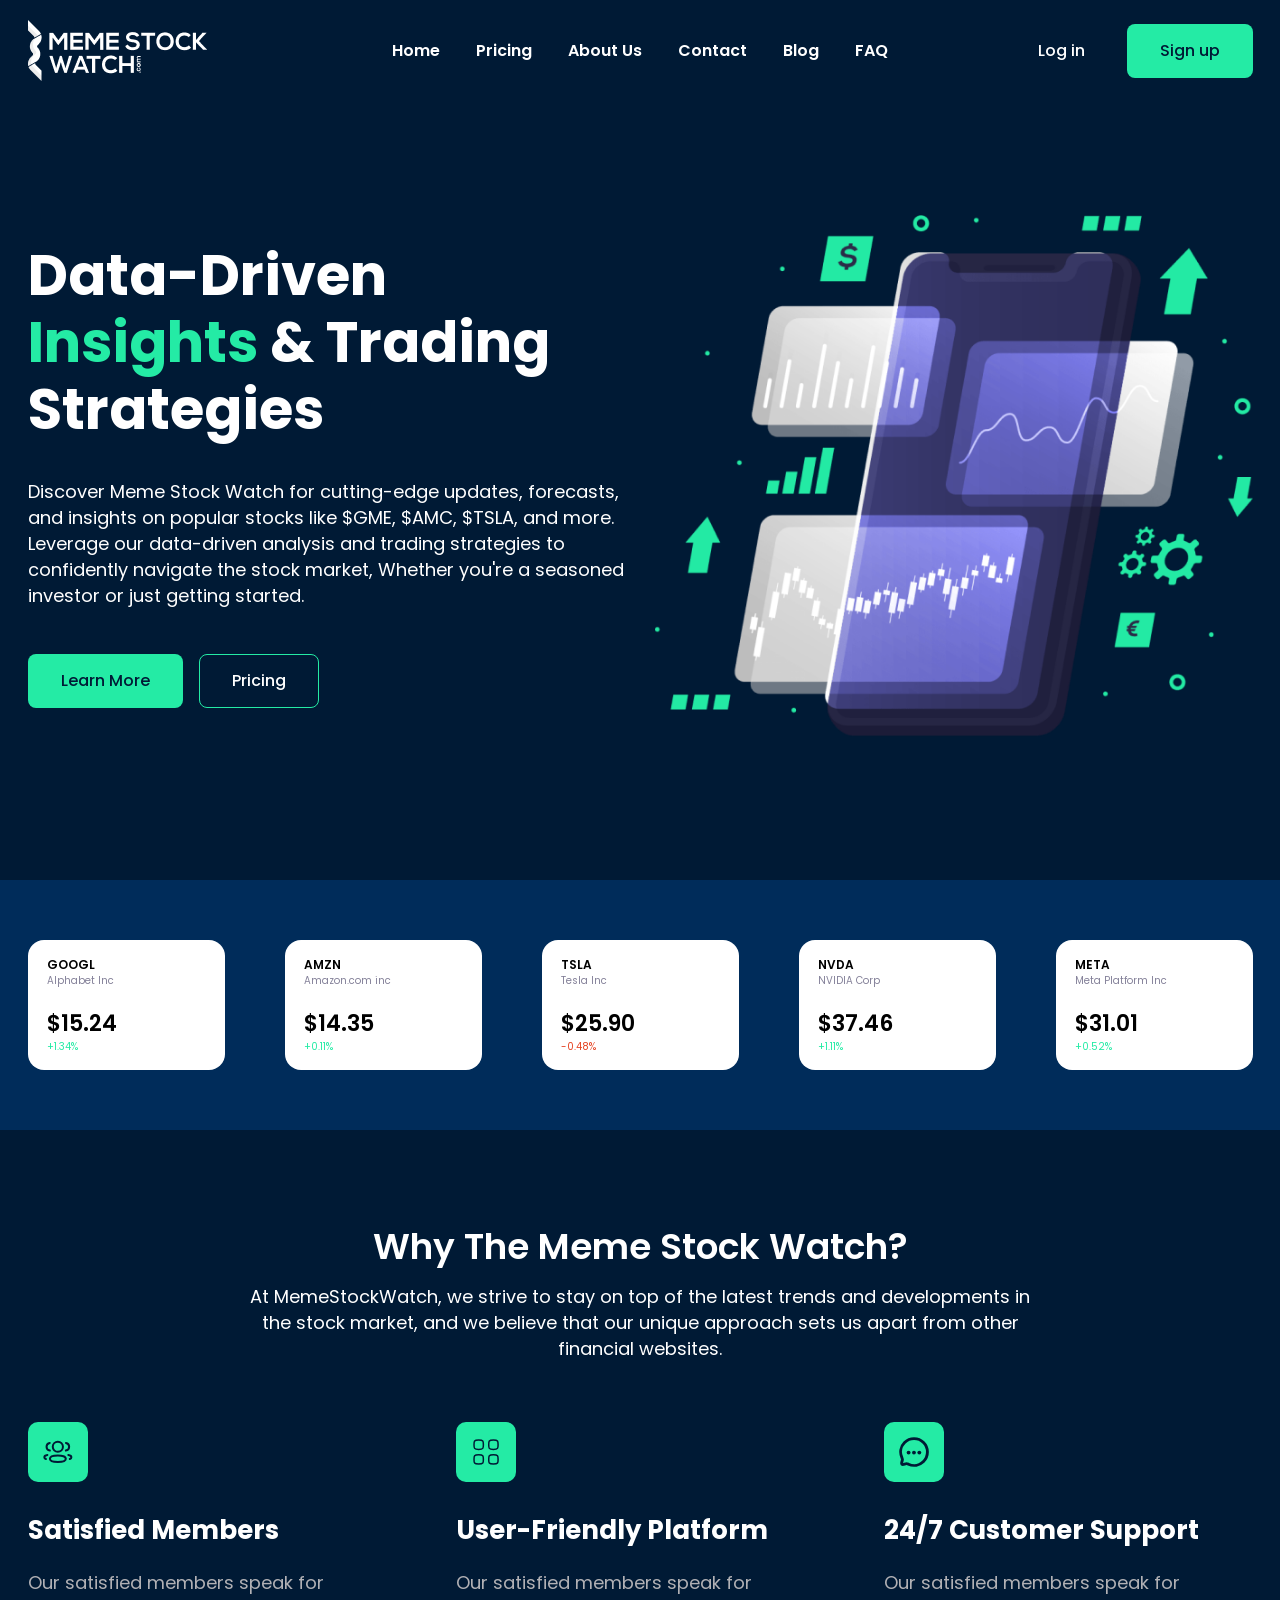
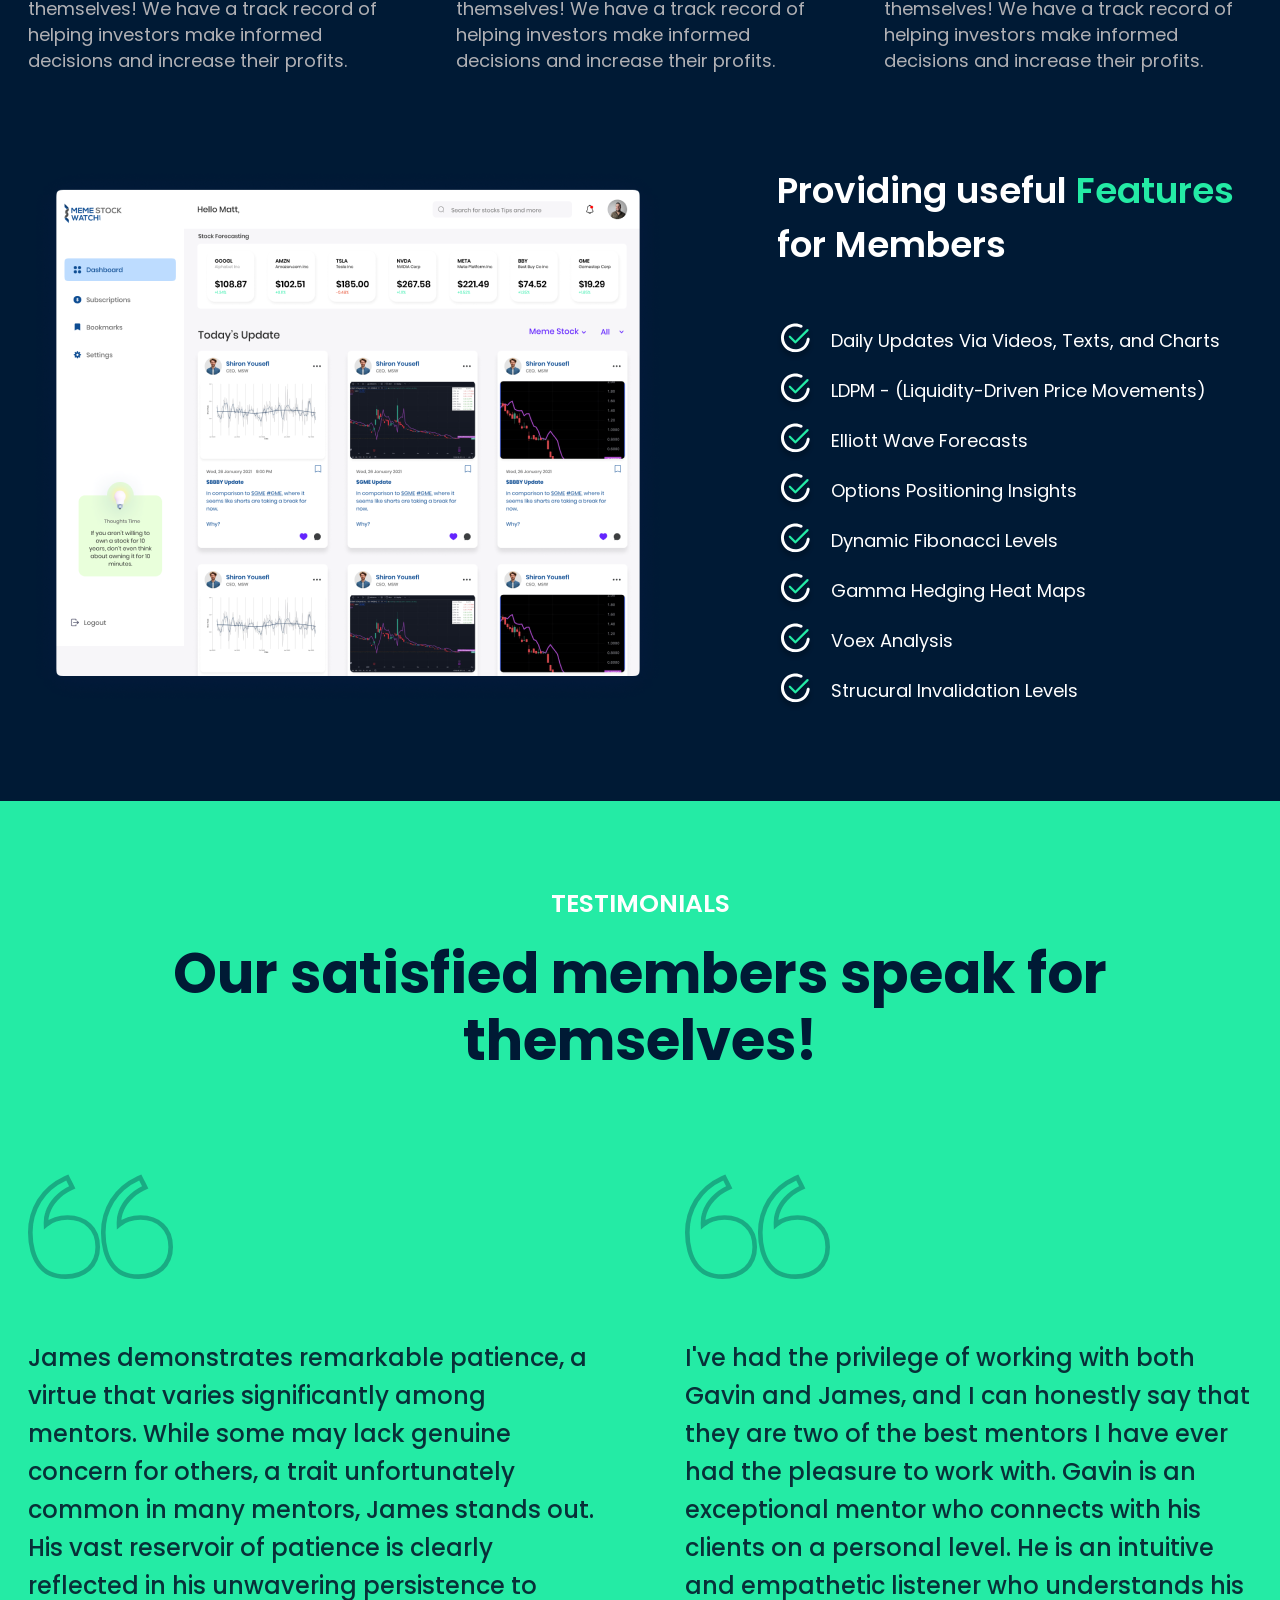
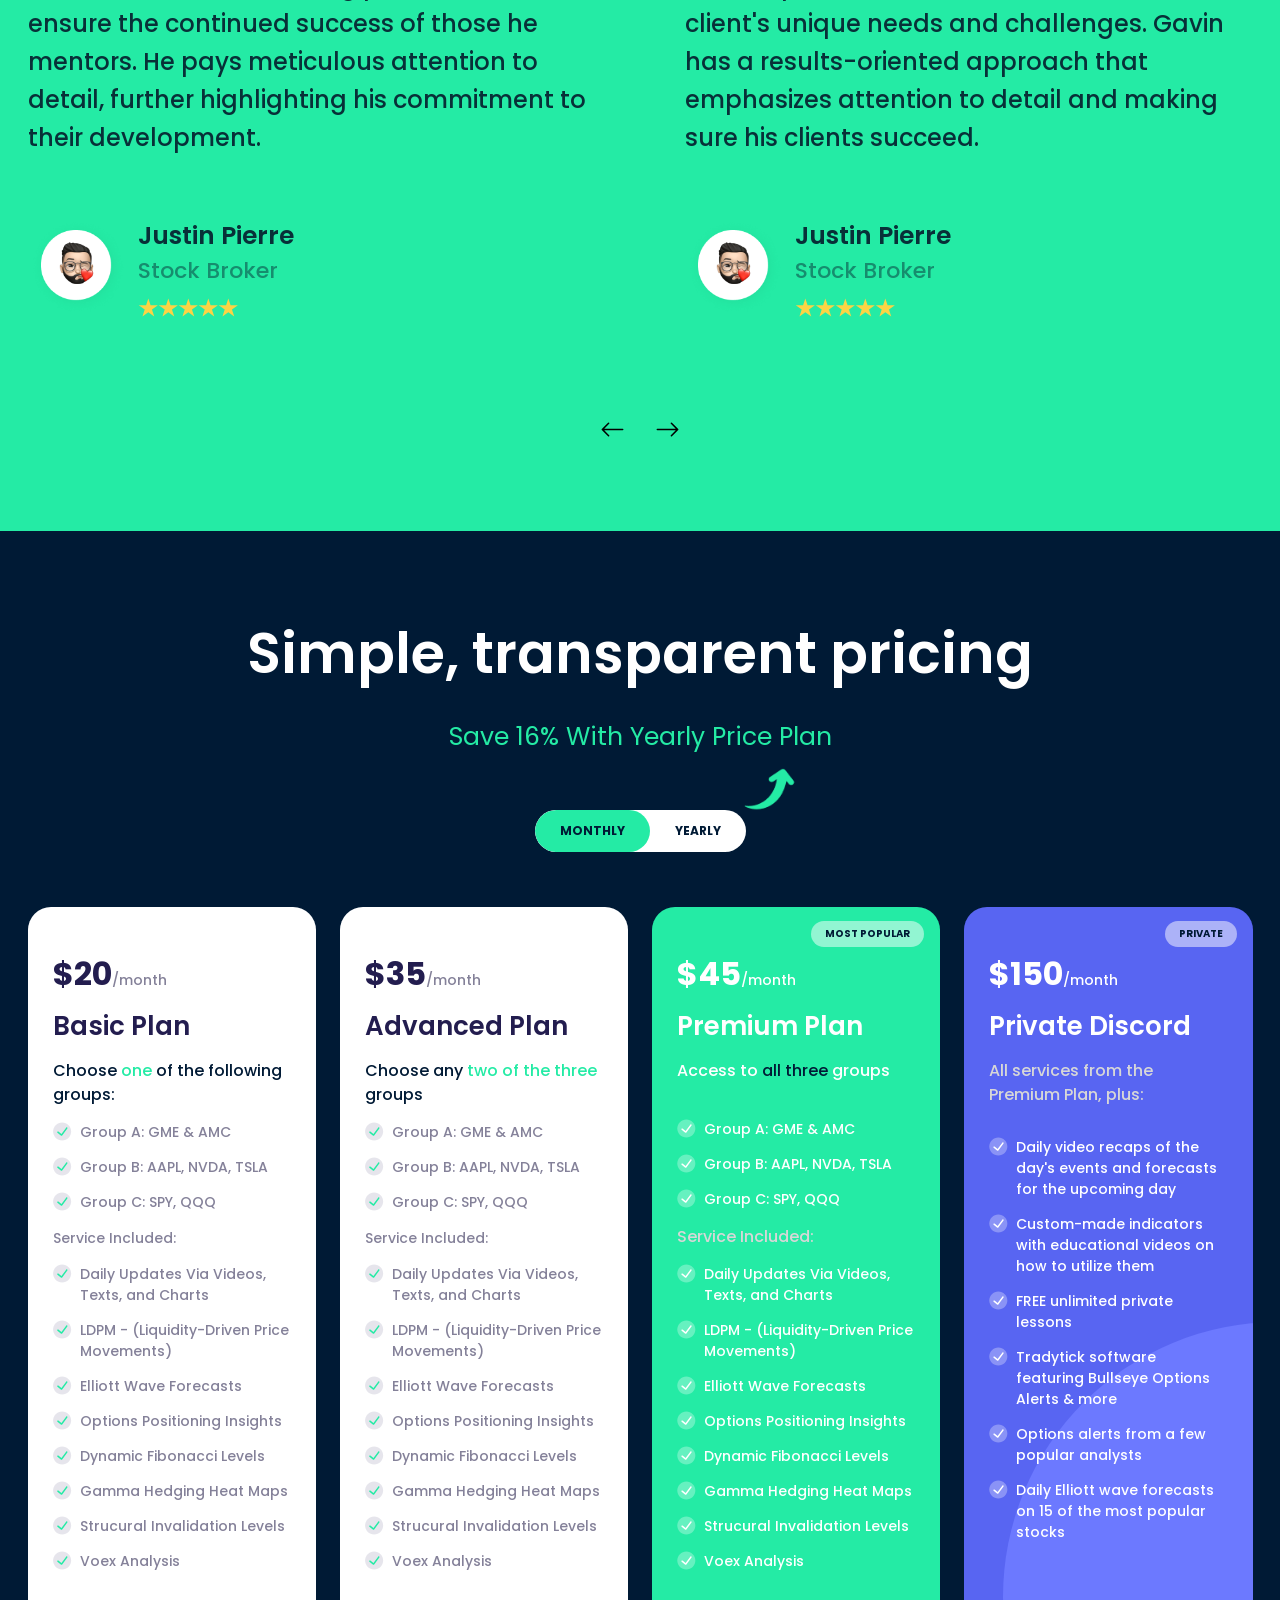
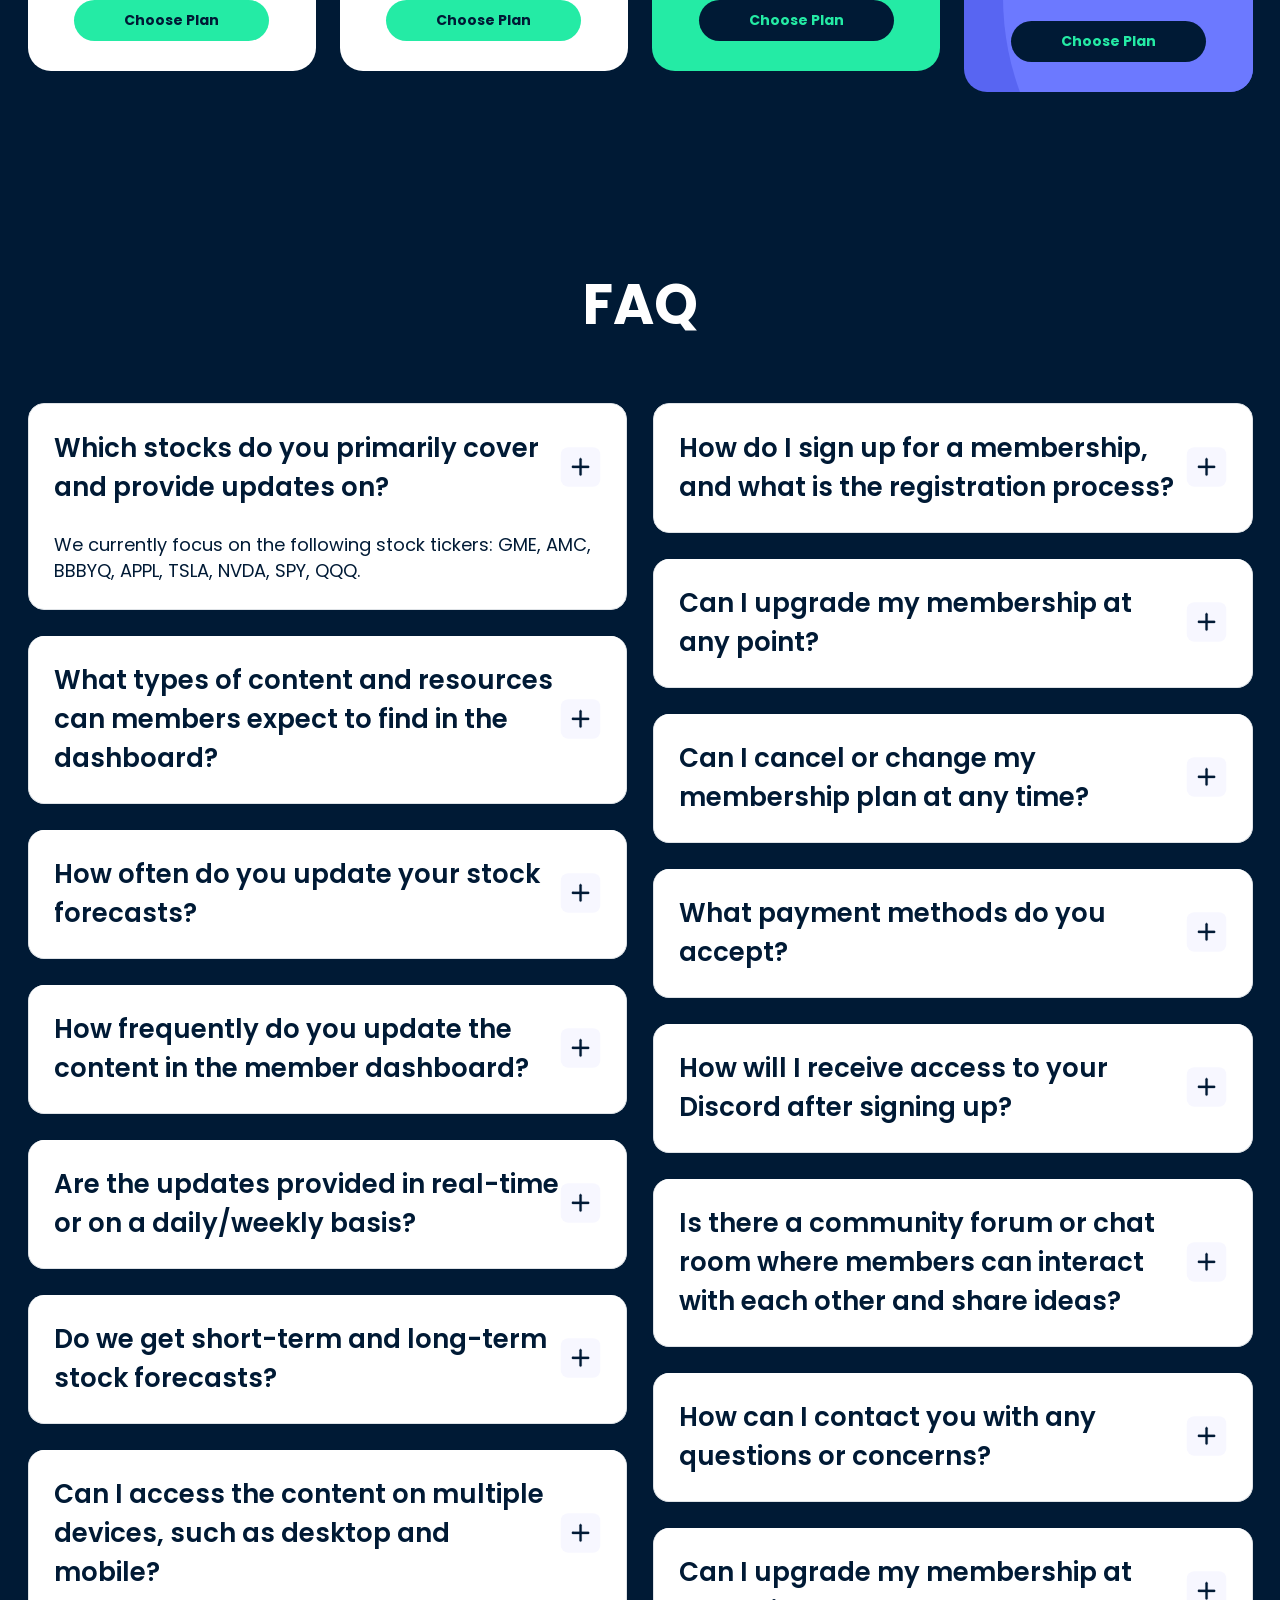
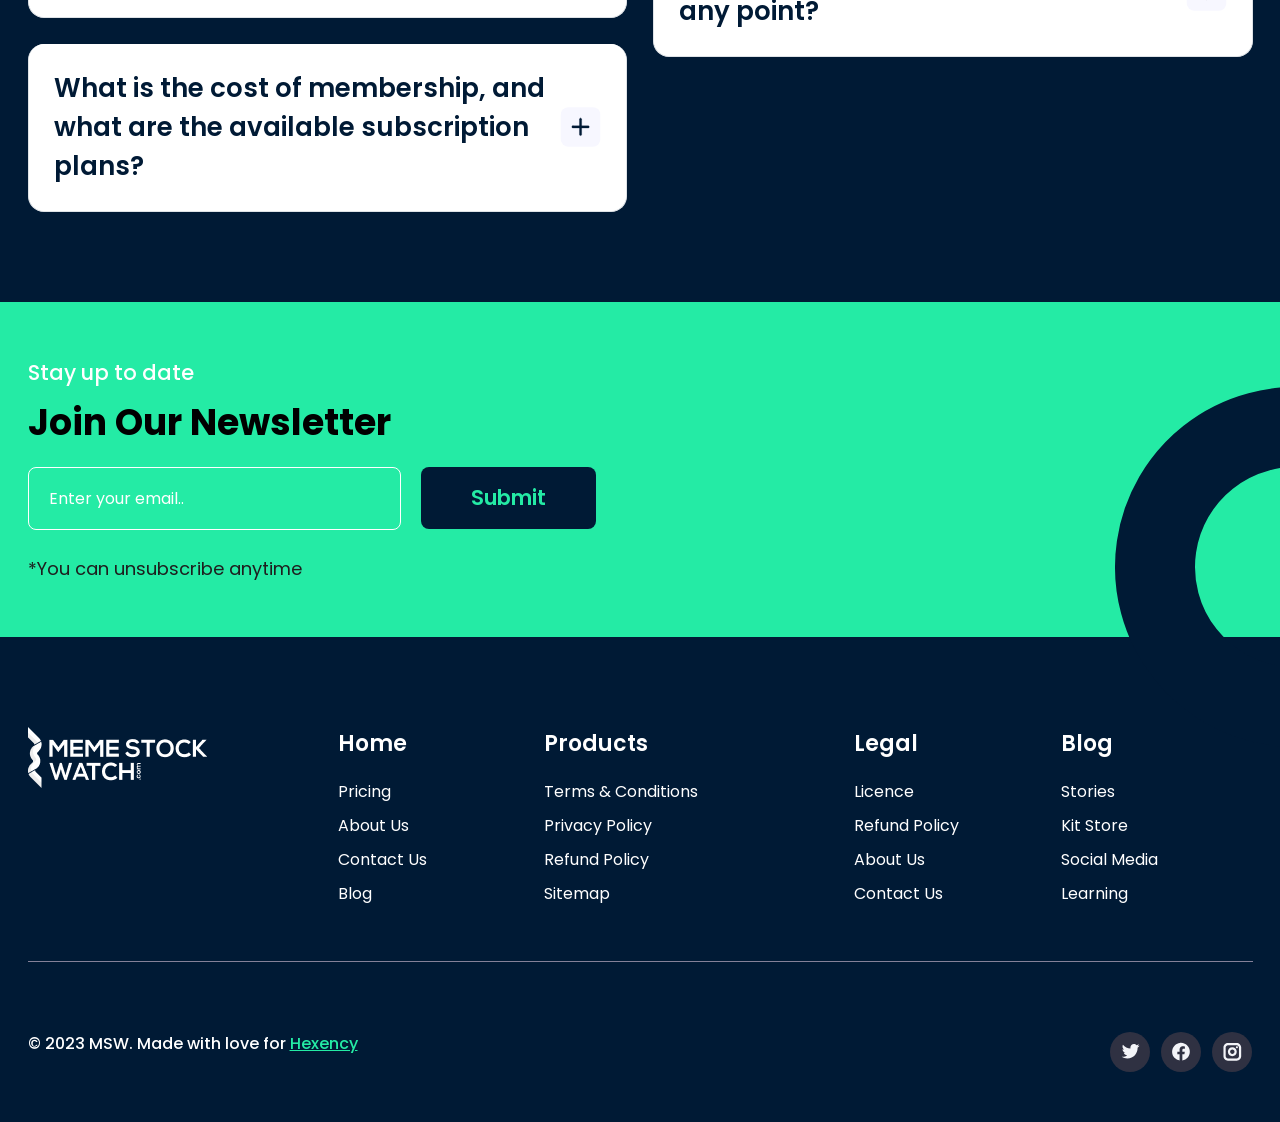
==== commit afecdba1: "Code Up" ====
--- a/index.html
+++ b/index.html
@@ -74,7 +74,7 @@
                 <a href="blog.html" class="menu-link primary-font-600 size-xl primary-color text-capitalize">Blog</a>
               </li>
               <li class="menu-item">
-                <a href="#" class="menu-link primary-font-600 size-xl primary-color text-capitalize">FAQ</a>
+                <a href="#faq" class="menu-link primary-font-600 size-xl primary-color text-capitalize">FAQ</a>
               </li>
             </ul>
           </div>
@@ -347,9 +347,47 @@
         <div class="testimonial-slider owl-carousel owl-theme">
           <article class="testimonial-item">
             <img src="assets/images/testimonial/quote.svg" alt="" class="testimonial-quote img-fluid">
-            <p class="testimonial-desc primary-font-500 size-6xl text-color5">Increased review rates have helped us grow
-              our brands 20% year over year.Perferendis repudandae fugia rchitecto beatea rederit svitae recusa ndae
-              debitifacere uiimi placeat maxienui</p>
+            <p class="testimonial-desc primary-font-500 size-6xl text-color5">James demonstrates remarkable patience, a virtue that varies significantly among mentors. While some may lack genuine concern for others, a trait unfortunately common in many mentors, James stands out. His vast reservoir of patience is clearly reflected in his unwavering persistence to ensure the continued success of those he mentors. He pays meticulous attention to detail, further highlighting his commitment to their development.</p>
+            <div class="testimonial-user d-flex align-items-center">
+              <img src="assets/images/testimonial/justin-pierre.png" alt="justin-pierre" class="testimonial-user-img">
+              <div class="testimonial-user-info">
+                <h4 class="testimonial-user-name primary-font-600 size-7xl text-color5 text-capitalize">Justin Pierre
+                </h4>
+                <p class="testimonial-user-occupation primary-font-500 size-5xl text-color11 text-capitalize">Stock
+                  Broker</p>
+                <div class="testimonial-user-review d-flex align-items-center">
+                  <img src="assets/images/testimonial/star.svg" alt="star" class="testimonial-user-star">
+                  <img src="assets/images/testimonial/star.svg" alt="star" class="testimonial-user-star">
+                  <img src="assets/images/testimonial/star.svg" alt="star" class="testimonial-user-star">
+                  <img src="assets/images/testimonial/star.svg" alt="star" class="testimonial-user-star">
+                  <img src="assets/images/testimonial/star.svg" alt="star" class="testimonial-user-star">
+                </div>
+              </div>
+            </div>
+          </article>
+          <article class="testimonial-item">
+            <img src="assets/images/testimonial/quote.svg" alt="" class="testimonial-quote img-fluid">
+            <p class="testimonial-desc primary-font-500 size-6xl text-color5">I've had the privilege of working with both Gavin and James, and I can honestly say that they are two of the best mentors I have ever had the pleasure to work with. Gavin is an exceptional mentor who connects with his clients on a personal level. He is an intuitive and empathetic listener who understands his client's unique needs and challenges. Gavin has a results-oriented approach that emphasizes attention to detail and making sure his clients succeed.</p>
+            <div class="testimonial-user d-flex align-items-center">
+              <img src="assets/images/testimonial/justin-pierre.png" alt="justin-pierre" class="testimonial-user-img">
+              <div class="testimonial-user-info">
+                <h4 class="testimonial-user-name primary-font-600 size-7xl text-color5 text-capitalize">Justin Pierre
+                </h4>
+                <p class="testimonial-user-occupation primary-font-500 size-5xl text-color11 text-capitalize">Stock
+                  Broker</p>
+                <div class="testimonial-user-review d-flex align-items-center">
+                  <img src="assets/images/testimonial/star.svg" alt="star" class="testimonial-user-star">
+                  <img src="assets/images/testimonial/star.svg" alt="star" class="testimonial-user-star">
+                  <img src="assets/images/testimonial/star.svg" alt="star" class="testimonial-user-star">
+                  <img src="assets/images/testimonial/star.svg" alt="star" class="testimonial-user-star">
+                  <img src="assets/images/testimonial/star.svg" alt="star" class="testimonial-user-star">
+                </div>
+              </div>
+            </div>
+          </article>
+          <article class="testimonial-item">
+            <img src="assets/images/testimonial/quote.svg" alt="" class="testimonial-quote img-fluid">
+            <p class="testimonial-desc primary-font-500 size-6xl text-color5">James has a remarkable ability to connect textbook concepts to real-life scenarios. He takes the time to understand potential mistakes and shares his insights to help others avoid them. His intuitive approach to teaching makes it easy to apply what we learn to practical situations. James truly cares about his students and goes above and beyond to ensure their success.</p>
             <div class="testimonial-user d-flex align-items-center">
               <img src="assets/images/testimonial/justin-pierre.png" alt="justin-pierre" class="testimonial-user-img">
               <div class="testimonial-user-info">
@@ -369,9 +407,7 @@
           </article>
           <article class="testimonial-item">
             <img src="assets/images/testimonial/quote.svg" alt="" class="testimonial-quote img-fluid">
-            <p class="testimonial-desc primary-font-500 size-6xl text-color5">Increased review rates have helped us grow
-              our brands 20% year over year.Perferendis repudandae fugia rchitecto beatea rederit svitae recusa ndae
-              debitifacere uiimi placeat maxienui</p>
+            <p class="testimonial-desc primary-font-500 size-6xl text-color5">James excels at identifying individuals' areas for improvement. He has an intuitive insight into his mentees' skills, enabling him to correct weaknesses in the most effective manner. His exceptional knowledge retention forms the foundation of his mentoring approach, truly setting him apart as an excellent mentor.</p>
             <div class="testimonial-user d-flex align-items-center">
               <img src="assets/images/testimonial/justin-pierre.png" alt="justin-pierre" class="testimonial-user-img">
               <div class="testimonial-user-info">
@@ -385,28 +421,6 @@
                   <img src="assets/images/testimonial/star.svg" alt="star">
                   <img src="assets/images/testimonial/star.svg" alt="star">
                   <img src="assets/images/testimonial/star.svg" alt="star">
-                </div>
-              </div>
-            </div>
-          </article>
-          <article class="testimonial-item">
-            <img src="assets/images/testimonial/quote.svg" alt="" class="testimonial-quote img-fluid">
-            <p class="testimonial-desc primary-font-500 size-6xl text-color5">Increased review rates have helped us grow
-              our brands 20% year over year.Perferendis repudandae fugia rchitecto beatea rederit svitae recusa ndae
-              debitifacere uiimi placeat maxienui</p>
-            <div class="testimonial-user d-flex align-items-center">
-              <img src="assets/images/testimonial/justin-pierre.png" alt="justin-pierre" class="testimonial-user-img">
-              <div class="testimonial-user-info">
-                <h4 class="testimonial-user-name primary-font-600 size-7xl text-color5 text-capitalize">Justin Pierre
-                </h4>
-                <p class="testimonial-user-occupation primary-font-500 size-5xl text-color11 text-capitalize">Stock
-                  Broker</p>
-                <div class="testimonial-user-review d-flex align-items-center">
-                  <img src="assets/images/testimonial/star.svg" alt="star" class="testimonial-user-star">
-                  <img src="assets/images/testimonial/star.svg" alt="star" class="testimonial-user-star">
-                  <img src="assets/images/testimonial/star.svg" alt="star" class="testimonial-user-star">
-                  <img src="assets/images/testimonial/star.svg" alt="star" class="testimonial-user-star">
-                  <img src="assets/images/testimonial/star.svg" alt="star" class="testimonial-user-star">
                 </div>
               </div>
             </div>
@@ -1156,7 +1170,7 @@
 		  Start FAQ Section 
 		  =====================================================
 		-->
-    <section class="faq-section bg-color3 sec-y-space">
+    <section class="faq-section bg-color3 sec-y-space" id="faq">
       <div class="container">
         <div class="faq-title-wrap text-center">
           <h2 class="faq-title primary-font-700 size-12xl primary-color">FAQ</h2>
--- a/assets/fonts/fonts.css
+++ b/assets/fonts/fonts.css
@@ -38,3 +38,25 @@
     font-display: swap;
 }
 
+@font-face {
+    font-family: 'PT Serif 400';
+    src: url('PTSerif-Regular.woff2') format('woff2'),
+        url('PTSerif-Regular.woff') format('woff'),
+        url('PTSerif-Regular.ttf') format('truetype');
+    font-weight: normal;
+    font-style: normal;
+    font-display: swap;
+}
+
+@font-face {
+    font-family: 'PT Serif 700';
+    src: url('PTSerif-Bold.woff2') format('woff2'),
+        url('PTSerif-Bold.woff') format('woff'),
+        url('PTSerif-Bold.ttf') format('truetype');
+    font-weight: bold;
+    font-style: normal;
+    font-display: swap;
+}
+
+
+
--- a/assets/css/style.css
+++ b/assets/css/style.css
@@ -9,6 +9,8 @@
   --primary-font-600: "Poppins 600";
   --primary-font-500: "Poppins 500";
   --primary-font-400: "Poppins 400";
+  --secondary-font-700: "PT Serif 700";
+  --secondary-font-400: "PT Serif 400";
   /*________ Font Size ________*/
   --size-13xl: 6.4rem;
   --size-12xl: 5.6rem;
@@ -57,6 +59,8 @@
   --text-color10: #E54322;
   --text-color11: rgba(8, 48, 56, 0.5);
   --text-color12: #6B6B6B;
+  --text-color13: #0D4C92;
+  --text-color14: #D7D7D7;
   /*_________ BG Color _________*/
   --body-bg: #001A35;
   --primary-bg: #ffffff;
@@ -71,6 +75,7 @@
   --border-1: #ffffff;
   --border-2: #001A35;
   --border-3: #24EBA5;
+  --border-4: #D7D7D7;
 }
 
 html {
@@ -88,6 +93,7 @@
   color: var(--primary-color);
   background-color: var(--body-bg);
   line-height: 1.5;
+  overflow-x: hidden;
 }
 
 /* 
@@ -171,6 +177,14 @@
   font-family: var(--primary-font-400);
 }
 
+.secondary-font-700 {
+  font-family: var(--secondary-font-700);
+}
+
+.secondary-font-400 {
+  font-family: var(--secondary-font-400);
+}
+
 /* 
 ==================================
 Font Size
@@ -213,6 +227,10 @@
   line-height: 1.233;
 }
 
+.l-h-9xl-52 {
+  line-height: 1.666;
+}
+
 .size-8xl {
   font-size: var(--size-8xl);
   line-height: 1.5;
@@ -333,6 +351,14 @@
   color: var(--text-color12);
 }
 
+.text-color13 {
+  color: var(--text-color13);
+}
+
+.text-color14 {
+  color: var(--text-color14);
+}
+
 /* 
 ==================================
 BG Color 
@@ -397,6 +423,10 @@
 
 .rounded-8 {
   border-radius: 0.8rem;
+}
+
+.rounded-4 {
+  border-radius: 0.4;
 }
 
 .t-linear {
@@ -1130,7 +1160,17 @@
   padding: 0 4rem 4rem;
 }
 .blog .blog-footer .blog-footer-item:not(:last-child) {
-  margin-right: 2.5rem;
+  margin-right: 0.6rem;
+}
+.blog .blog-footer .blog-footer-item .blog-footer-link {
+  width: 3.3rem;
+  height: 3.3rem;
+  text-align: center;
+  line-height: 3.3rem;
+  border-radius: 50%;
+}
+.blog .blog-footer .blog-footer-item .blog-footer-link:hover {
+  background-color: var(--secondary-bg);
 }
 
 .blog-btn-wrap {
@@ -1142,6 +1182,155 @@
   padding: 1.9rem;
 }
 .blog-btn-wrap .blog-btn:hover {
+  background-color: var(--bg-color3);
+}
+
+/* 
+=================================================
+Single Blog Page Style CSS
+=================================================
+*/
+.mb-80 {
+  margin-bottom: 8rem;
+}
+
+.mb-40 {
+  margin-bottom: 4rem;
+}
+
+.mb-44 {
+  margin-bottom: 4.4rem;
+}
+
+.mb-27 {
+  margin-bottom: 2.7rem;
+}
+
+.update-bold-normal {
+  padding-left: 3rem;
+}
+
+.single-blog-wrap {
+  width: 100%;
+  max-width: 99.4rem;
+  margin-left: auto;
+  margin-right: auto;
+}
+
+.single-blog-section {
+  padding: 18rem 0 13rem;
+}
+
+.update-list-1 {
+  margin: 2rem 0 4.5rem;
+  gap: 1.8rem;
+}
+
+.update-list-2 {
+  margin: 6.9rem 0 5rem;
+  gap: 1.9rem;
+}
+
+.traveling-img-row {
+  display: grid;
+  grid-template-columns: repeat(5, 1fr);
+  gap: 1.8rem;
+}
+.traveling-img-row .traveling-img-wrap {
+  overflow: hidden;
+  border-radius: 0.4rem;
+}
+.traveling-img-row .traveling-img-wrap img:hover {
+  transform: scale(1.1);
+}
+
+.single-blog-testimonial {
+  gap: 3.5rem;
+}
+
+.single-blog-ifarme-wrap .single-blog-ifarme {
+  width: 100%;
+  height: 56.4rem;
+}
+
+.single-blog-social .single-blog-social-item:not(:last-child) {
+  margin-right: 4rem;
+}
+
+.related-post {
+  overflow: hidden;
+}
+.related-post:hover .related-post-img {
+  transform: scale(1.1);
+}
+.related-post .related-post-img-wrap {
+  overflow: hidden;
+  margin-bottom: 3rem;
+}
+.related-post .related-post-img-wrap .related-post-category {
+  padding: 0.6rem 1.8rem;
+  position: absolute;
+  left: 0;
+  bottom: 0;
+}
+.related-post .related-post-link:hover {
+  color: var(--text-color3);
+}
+.related-post .update-list-4 {
+  margin-top: 1.5rem;
+  gap: 1.5rem;
+}
+
+.update-list-3 {
+  margin-top: 3.5rem;
+  gap: 3rem;
+}
+
+.related-post-row {
+  --bs-gutter-x: 5rem;
+  --bs-gutter-y: 5rem;
+}
+
+.post-comment-wrap {
+  gap: 4rem;
+}
+.post-comment-wrap .post-comment-user {
+  width: 10.5rem;
+  height: 10.5rem;
+}
+.post-comment-wrap .post-comment-content {
+  flex-grow: 1;
+}
+.post-comment-wrap .post-comment-content .post-comment-date {
+  margin: 1.5rem 0 3.5rem;
+}
+
+.post-comment-box .post-comment-input {
+  height: 7.6rem;
+  border: 0.1rem solid var(--border-4);
+  padding: 2.6rem 1.5rem 2.6rem 3rem;
+  font-family: var(--primary-font-500);
+  font-size: var(--size-2xl);
+  color: var(--secondary-color);
+}
+.post-comment-box .post-comment-input::placeholder {
+  color: var(--text-color12);
+}
+.post-comment-box .post-comment-input:focus {
+  border-color: var(--border-2);
+}
+.post-comment-box .post-comment-message {
+  height: 24rem;
+}
+.post-comment-box .form-check .form-check-input,
+.post-comment-box .form-check .form-check-label {
+  cursor: pointer;
+}
+.post-comment-box .post-comment-btn {
+  margin-top: 5rem;
+  padding: 1.9rem 4rem;
+}
+.post-comment-box .post-comment-btn:hover {
   background-color: var(--bg-color3);
 }
 
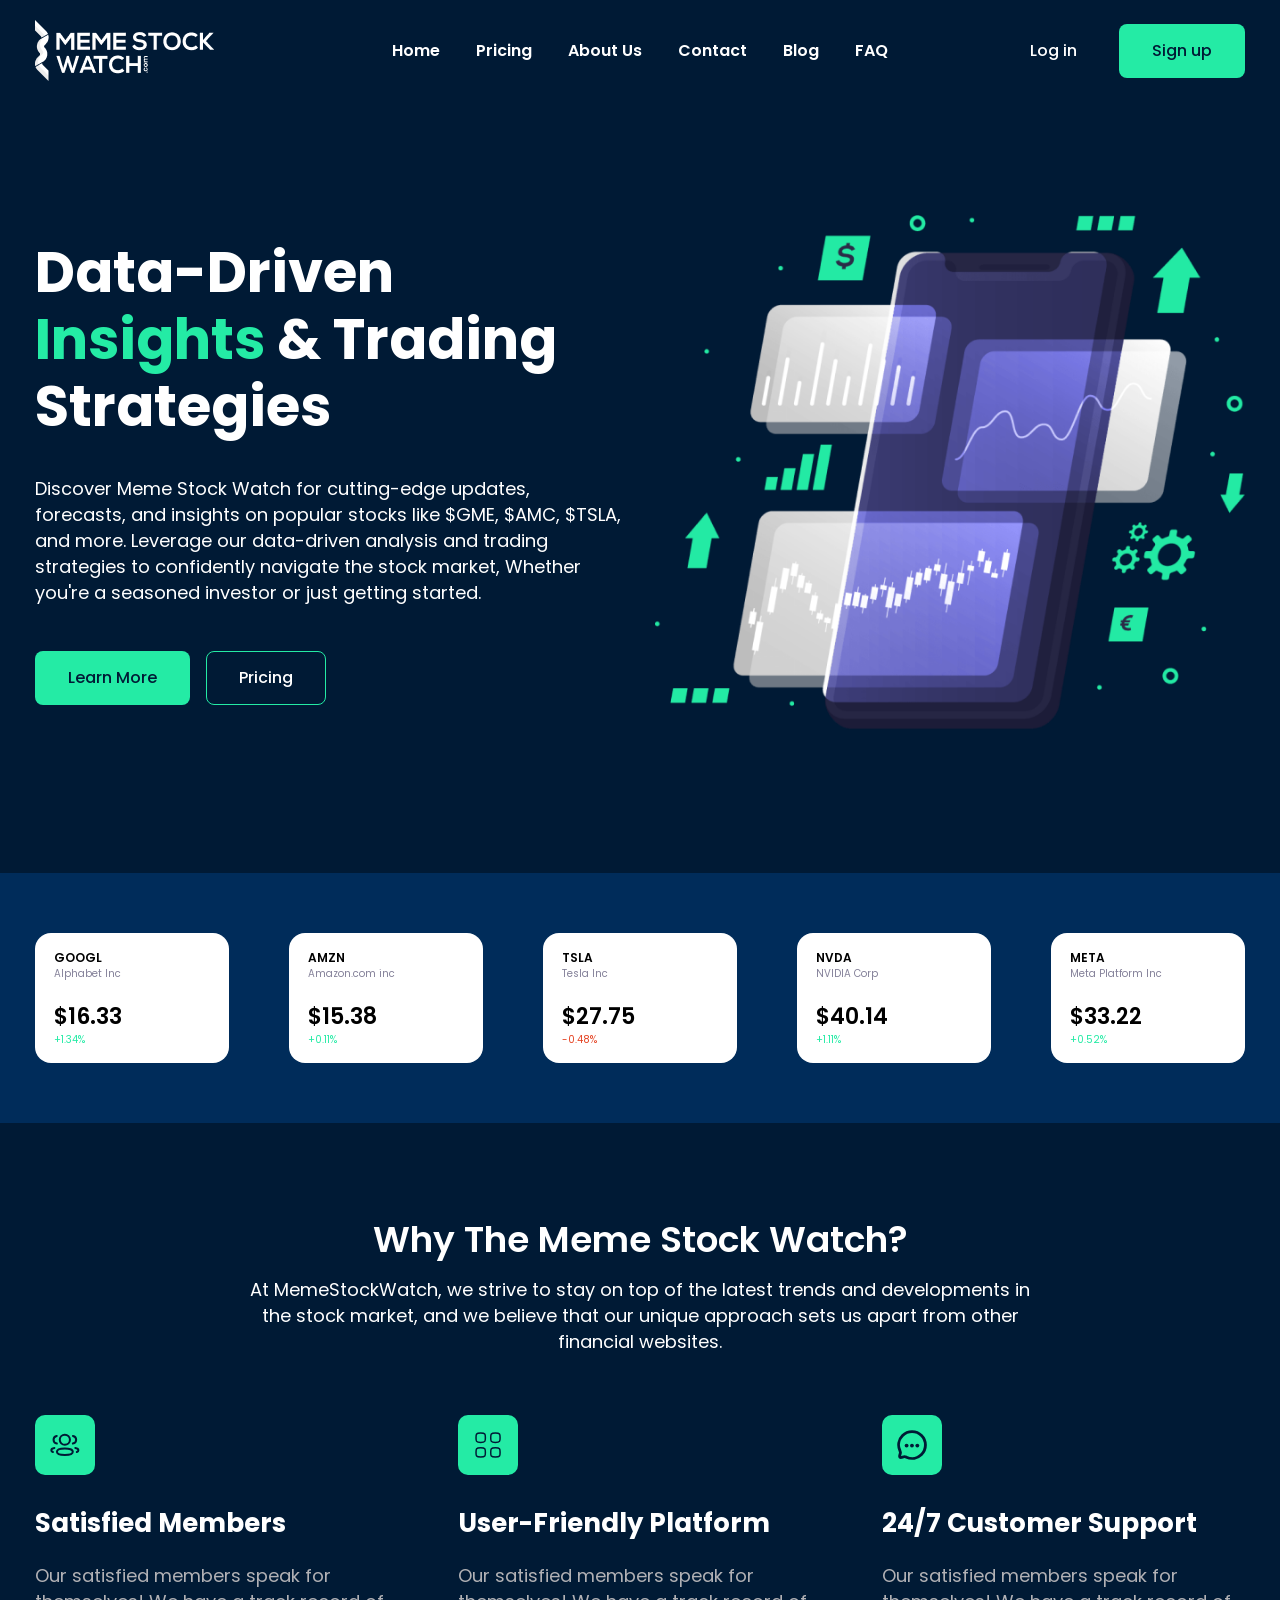
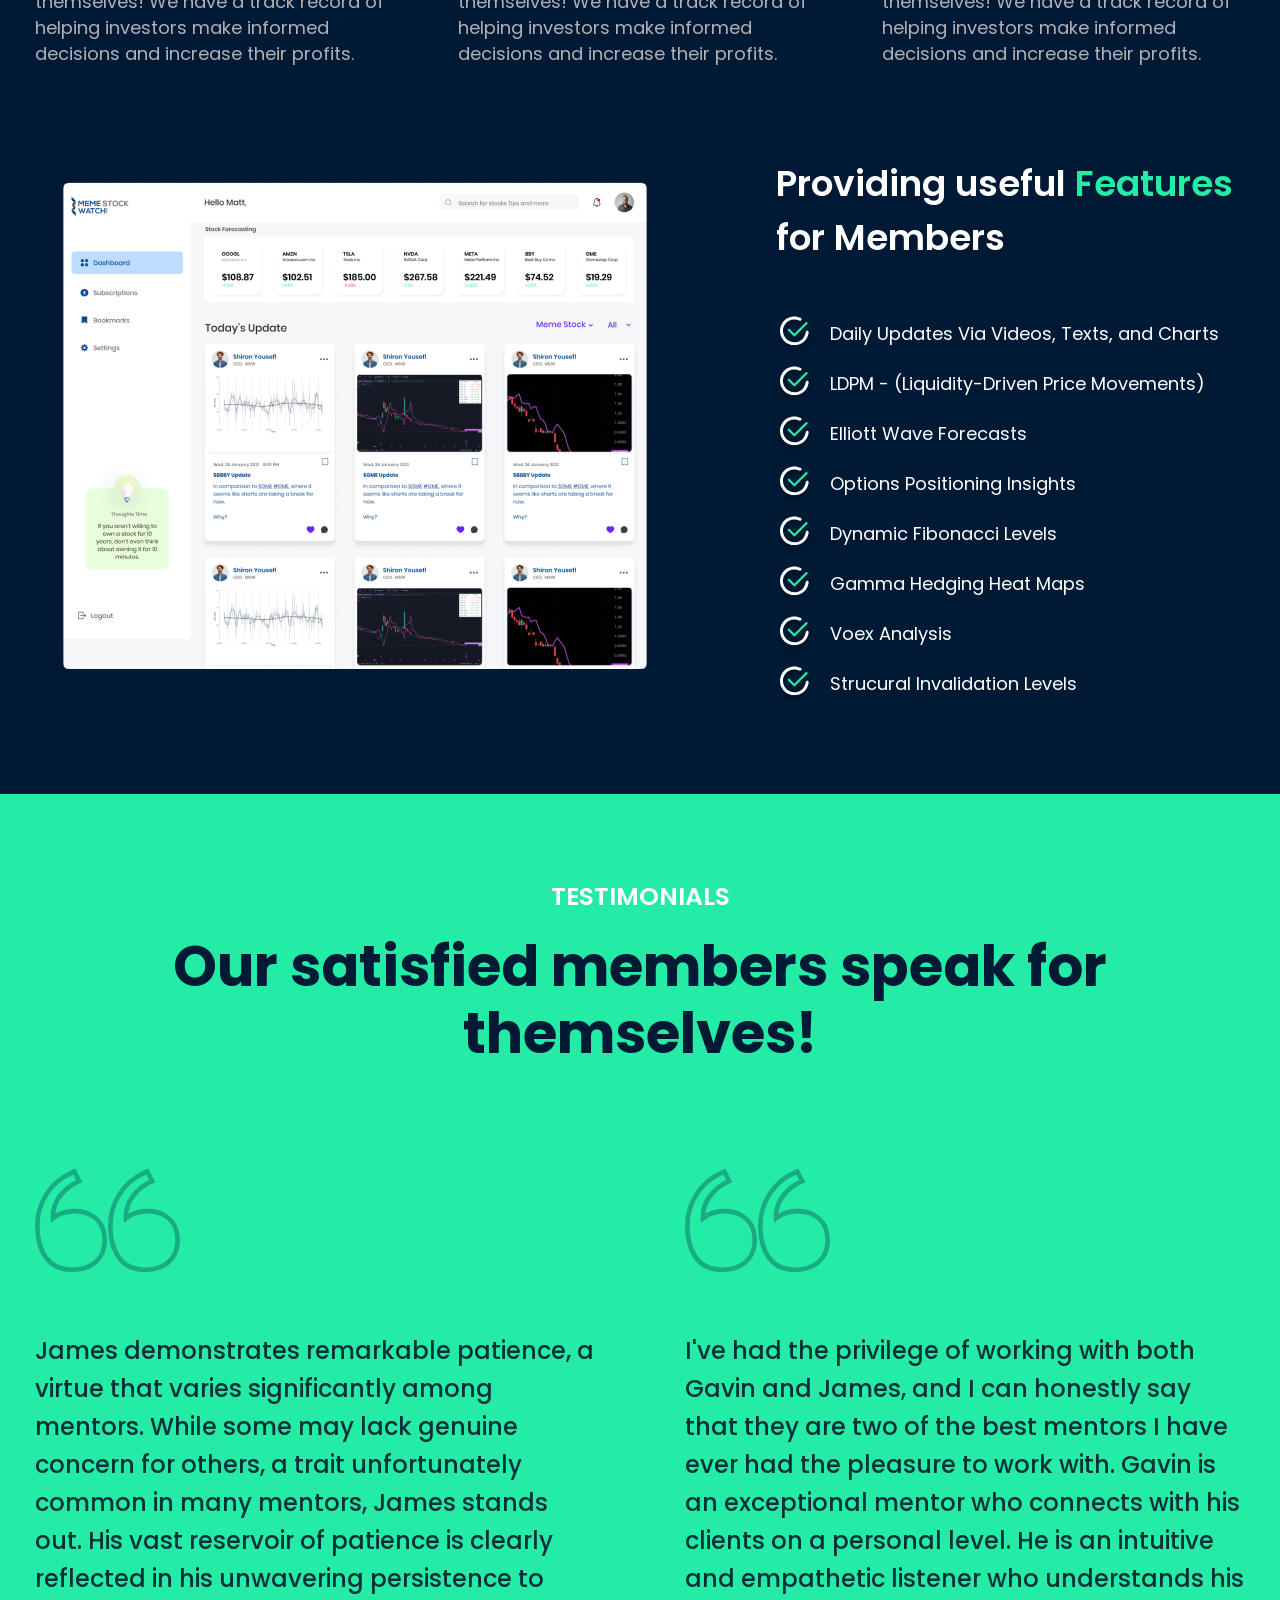
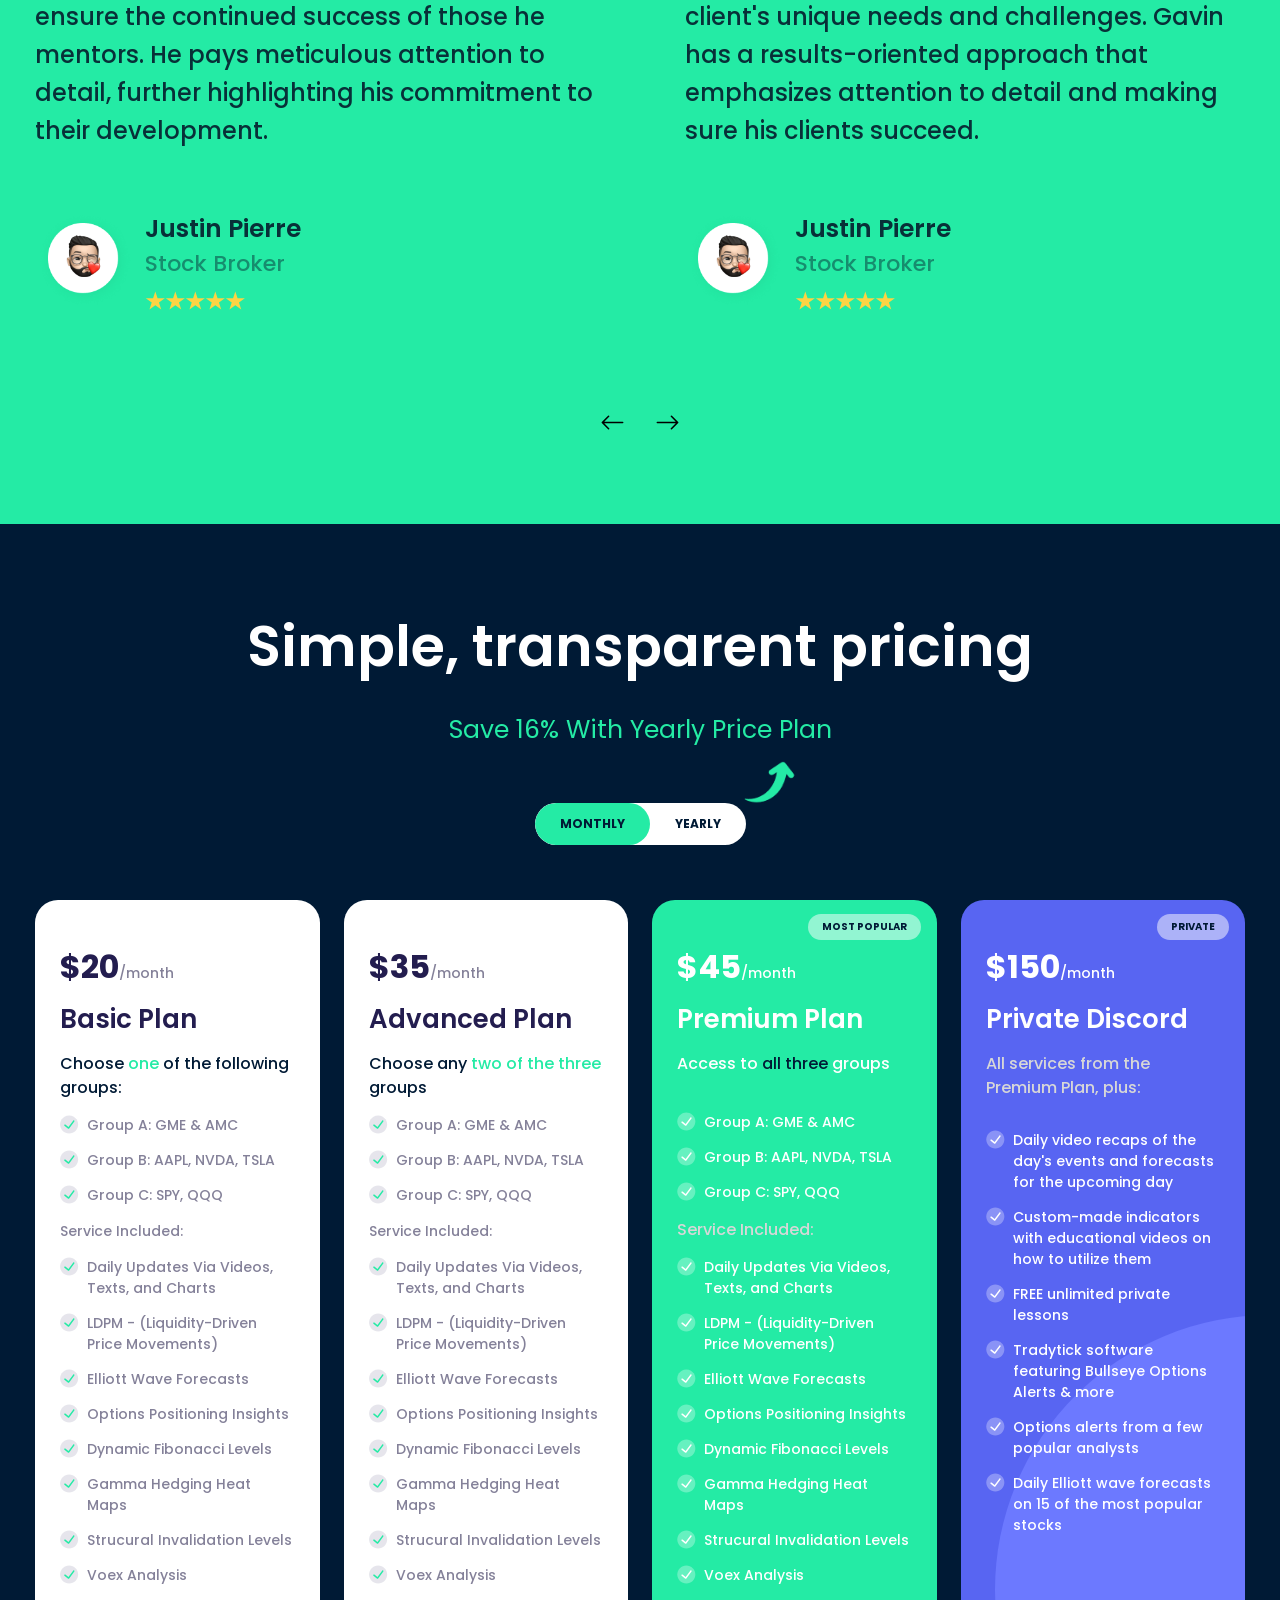
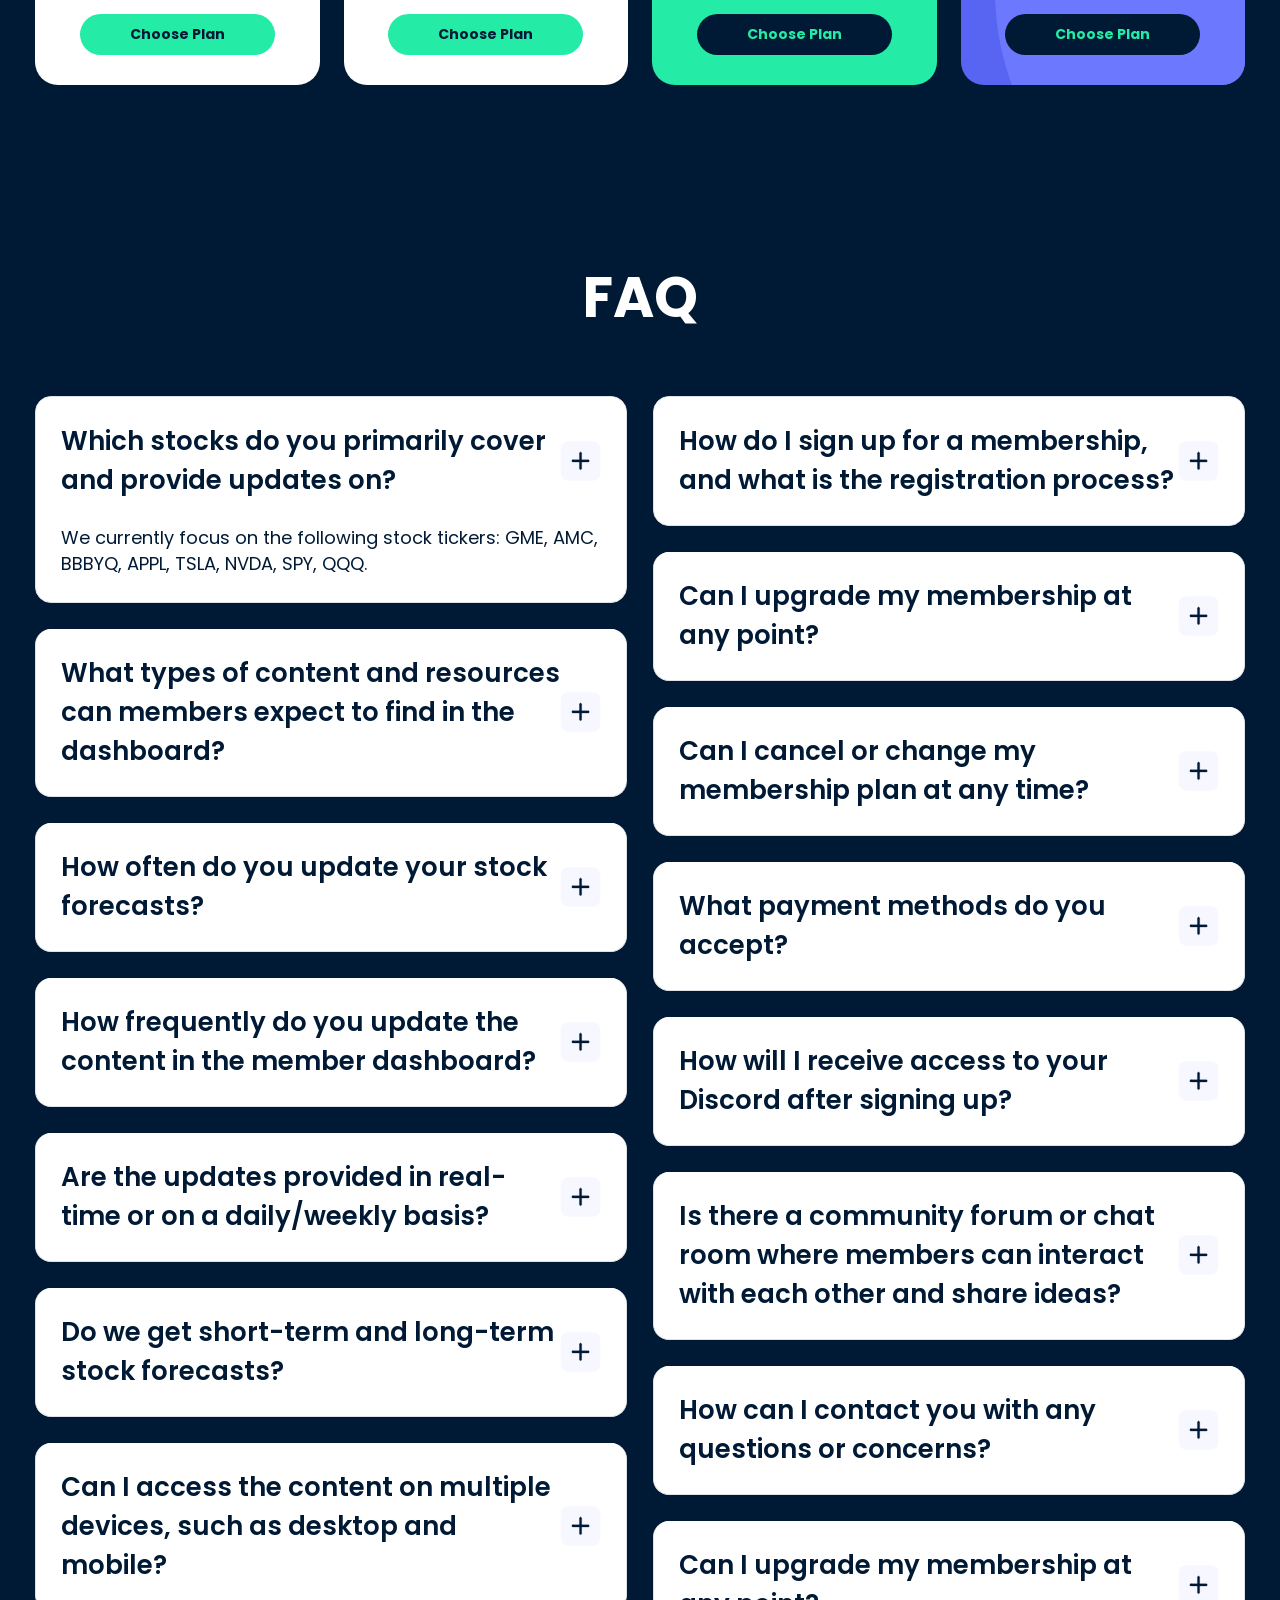
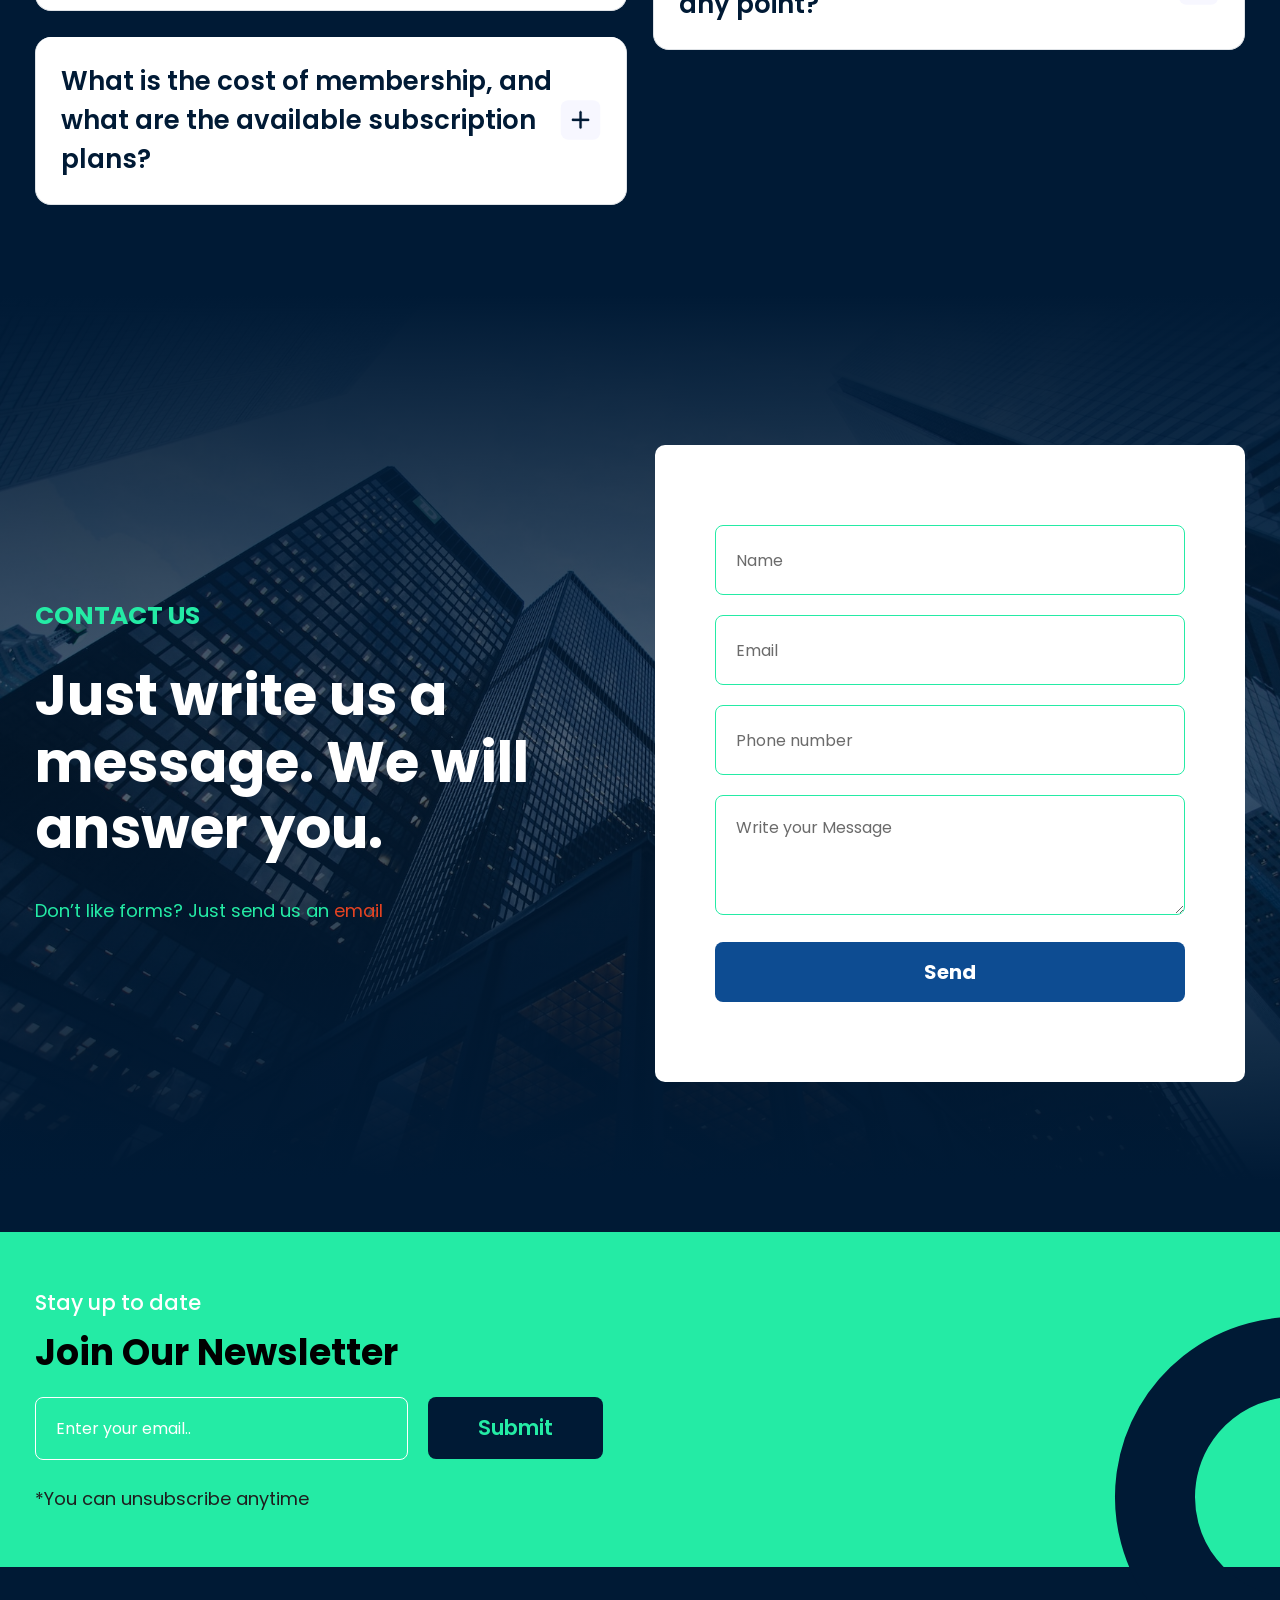
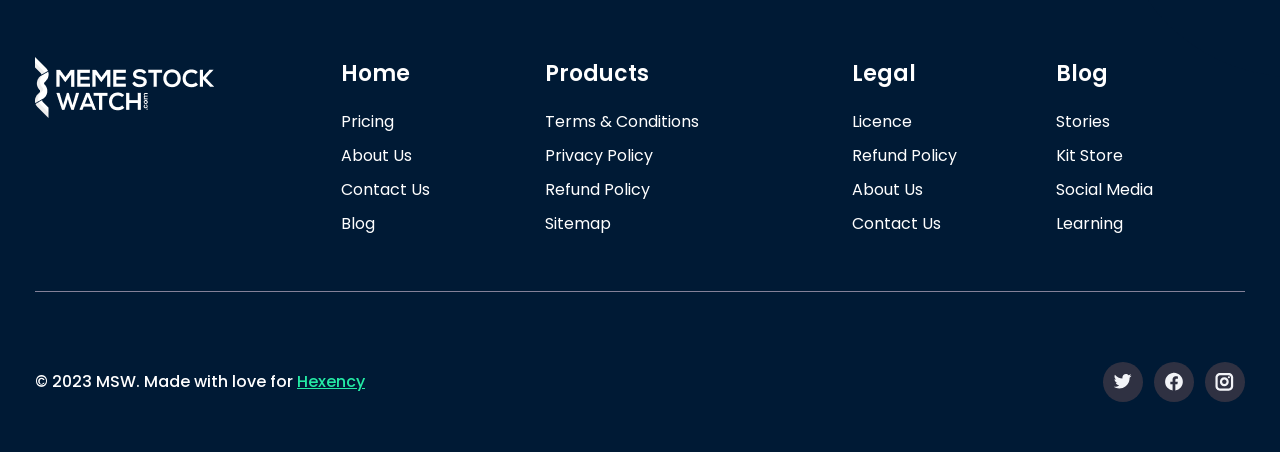
==== commit 5aaa8acd: "Add Contact" ====
--- a/index.html
+++ b/index.html
@@ -1387,21 +1387,28 @@
 
     <!-- 
 		  =====================================================
-		  Start  Section 
-		  =====================================================
-		-->
-    <section class="-section">
+		  Start Contact Section 
+		  =====================================================
+		-->
+    <section class="h-contact-section">
       <div class="container">
         <!----- Start row ----->
-        <div class="row">
-          <article class="col-lg-4">
-            <div class=""></div>
-          </article>
-          <article class="col-lg-4">
-            <div class=""></div>
-          </article>
-          <article class="col-lg-4">
-            <div class=""></div>
+        <div class="row g-5 align-items-center">
+          <article class="col-lg-6">
+            <div class="">
+              <p class="primary-font-700 size-7xl l-h-7xl-25 text-color3 text-uppercase">contact us</p>
+              <h2 class="h-contact-title primary-font-700 size-12xl primary-color">Just write us a message. We will answer you.</h2>
+              <p class="primary-font-400 size-2xl text-color3">Don’t like forms? Just send us an <span class="text-color10">email</span></p>
+            </div>
+          </article>
+          <article class="col-lg-6">
+            <form action="#" class="h-contact-form primary-bg rounded-10">
+              <input type="text" name="" id="" placeholder="Name" class="h-contact-input w-100 rounded-8">
+              <input type="email" name="" id="" placeholder="Email" class="h-contact-input w-100 rounded-8">
+              <input type="tel" name="" id="" placeholder="Phone number" class="h-contact-input w-100 rounded-8">
+              <textarea name="" id="" cols="30" rows="10" placeholder="Write your Message" class="h-contact-message h-contact-input rounded-8"></textarea>
+              <button type="submit" class="h-contact-btn primary-font-700 size-3xl primary-color text-capitalize bg-color6 w-100 text-center rounded-8">Send</button>
+            </form>
           </article>
         </div>
         <!------ End row ------>
@@ -1409,35 +1416,7 @@
     </section>
     <!-- 
 		  =====================================================
-		  End  Section 
-		  =====================================================
-		-->
-
-    <!-- 
-		  =====================================================
-		  Start  Section 
-		  =====================================================
-		-->
-    <section class="-section">
-      <div class="container">
-        <!----- Start row ----->
-        <div class="row">
-          <article class="col-lg-4">
-            <div class=""></div>
-          </article>
-          <article class="col-lg-4">
-            <div class=""></div>
-          </article>
-          <article class="col-lg-4">
-            <div class=""></div>
-          </article>
-        </div>
-        <!------ End row ------>
-      </div>
-    </section>
-    <!-- 
-		  =====================================================
-		  End  Section 
+		  End Contact Section 
 		  =====================================================
 		-->
 
@@ -1477,13 +1456,13 @@
   <footer class="footer-section sec-t-space bg-color3">
     <div class="container">
       <!----- Start row ----->
-      <div class="row">
+      <div class="row gx-4 gy-5 footer-row">
         <article class="col-lg-3">
           <a href="index.html">
             <img src="assets/images/logo/logo.png" alt="logo" class="img-fluid">
           </a>
         </article>
-        <article class="col-lg-2">
+        <article class="col-lg-2 col-md-3 col-6">
           <div class="f-content">
             <h3 class="f-content-title primary-font-600 size-5xl primary-color">Home</h3>
             <ul class="f-pages-menu">
@@ -1502,7 +1481,7 @@
             </ul>
           </div>
         </article>
-        <article class="col-lg-3">
+        <article class="col-lg-3 col-md-3 col-6">
           <div class="f-content">
             <h3 class="f-content-title primary-font-600 size-5xl primary-color">Products</h3>
             <ul class="f-pages-menu">
@@ -1521,7 +1500,7 @@
             </ul>
           </div>
         </article>
-        <article class="col-lg-2">
+        <article class="col-lg-2 col-md-3 col-6">
           <div class="f-content">
             <h3 class="f-content-title primary-font-600 size-5xl primary-color">Legal</h3>
             <ul class="f-pages-menu">
@@ -1540,7 +1519,7 @@
             </ul>
           </div>
         </article>
-        <article class="col-lg-2">
+        <article class="col-lg-2 col-md-3 col-6">
           <div class="f-content">
             <h3 class="f-content-title primary-font-600 size-5xl primary-color">Blog</h3>
             <ul class="f-pages-menu">
@@ -1562,14 +1541,14 @@
       </div>
       <!------ End row ------>
       <div class="footer-bottom">
-        <div class="row">
-          <article class="col-md-8">
+        <div class="row g-4 gy-5 footer-bottom-row align-items-center">
+          <article class="col-sm-7">
             <div class="f-copyright">
               <p class="primary-font-500 size-xl primary-color">&copy; 2023 MSW. Made with love for <a href="#"
                   class="text-color3"><ins>Hexency</ins></a></p>
             </div>
           </article>
-          <article class="col-md-4">
+          <article class="col-sm-5">
             <ul class="f-social d-flex align-items-center justify-content-end">
               <li class="f-social-item">
                 <a href="#" class="f-social-link d-flex align-items-center justify-content-center bg-color4">
--- a/assets/css/style.css
+++ b/assets/css/style.css
@@ -78,6 +78,11 @@
   --border-4: #D7D7D7;
 }
 
+@media only screen and (max-width: 1199px) {
+  :root {
+    --size-xl: 1.4rem;
+  }
+}
 html {
   font-size: 62.5%;
   -webkit-font-smoothing: antialiased;
@@ -900,6 +905,11 @@
 }
 
 /*------ Footer CSS ------*/
+@media only screen and (max-width: 400px) {
+  .footer-row > * {
+    width: 100%;
+  }
+}
 .f-content .f-content-title {
   margin-bottom: 2rem;
 }
@@ -919,7 +929,25 @@
   margin-top: 5.5rem;
   padding: 7rem 0 5rem;
 }
-
+@media only screen and (max-width: 670px) {
+  .footer-bottom {
+    padding: 4rem 0;
+  }
+}
+@media only screen and (max-width: 670px) {
+  .footer-bottom .footer-bottom-row > * {
+    width: 100%;
+  }
+  .footer-bottom .footer-bottom-row .f-copyright {
+    text-align: center;
+  }
+}
+
+@media only screen and (max-width: 670px) {
+  .f-social {
+    justify-content: center !important;
+  }
+}
 .f-social .f-social-item:not(:last-child) {
   margin-right: 1.1rem;
 }
@@ -1112,6 +1140,47 @@
   height: 2rem;
 }
 
+/******* Contact Section *******/
+.h-contact-section {
+  padding: 15rem 0;
+  background: linear-gradient(180deg, #001A35 0%, rgba(0, 26, 53, 0.66) 49.49%, #001A35 94.51%), url("../images/contact/contact-bg.jpg") no-repeat top/cover;
+}
+
+.h-contact-title {
+  margin: 3.5rem 0;
+}
+
+.h-contact-form {
+  padding: 8rem 6rem;
+}
+.h-contact-form .h-contact-input {
+  font-family: var(--primary-font-400);
+  font-size: var(--size-xl);
+  color: var(--secondary-color);
+  height: 7rem;
+  border: 0.1rem solid var(--border-3);
+  width: 100%;
+  padding: 2rem;
+}
+.h-contact-form .h-contact-input:not(:last-child) {
+  margin-bottom: 2rem;
+}
+.h-contact-form .h-contact-input::placeholder {
+  color: var(--text-color12);
+}
+.h-contact-form .h-contact-input:focus {
+  border-color: var(--border-2);
+}
+.h-contact-form .h-contact-message {
+  height: 12rem;
+}
+.h-contact-form .h-contact-btn {
+  padding: 1.5rem;
+}
+.h-contact-form .h-contact-btn:hover {
+  background-color: var(--bg-color3);
+}
+
 /* 
 =================================================
 Blog Page Style CSS
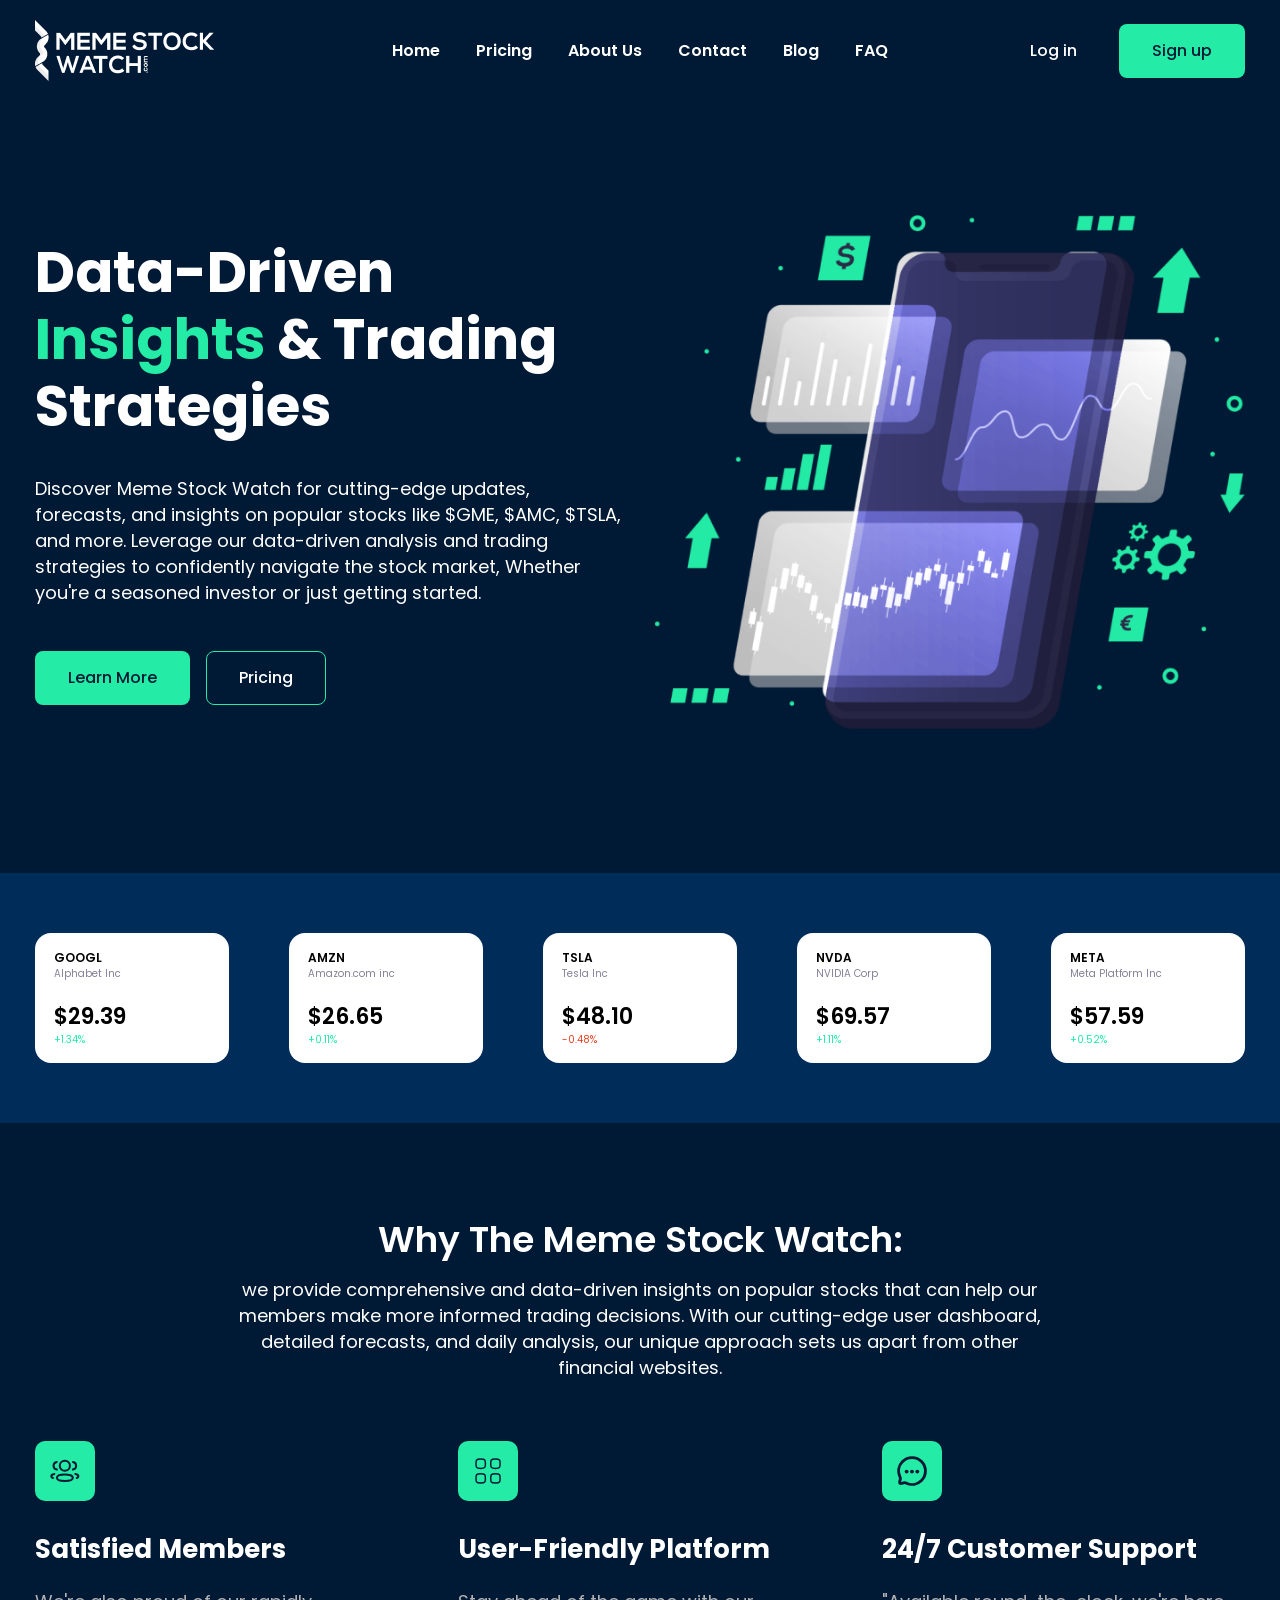
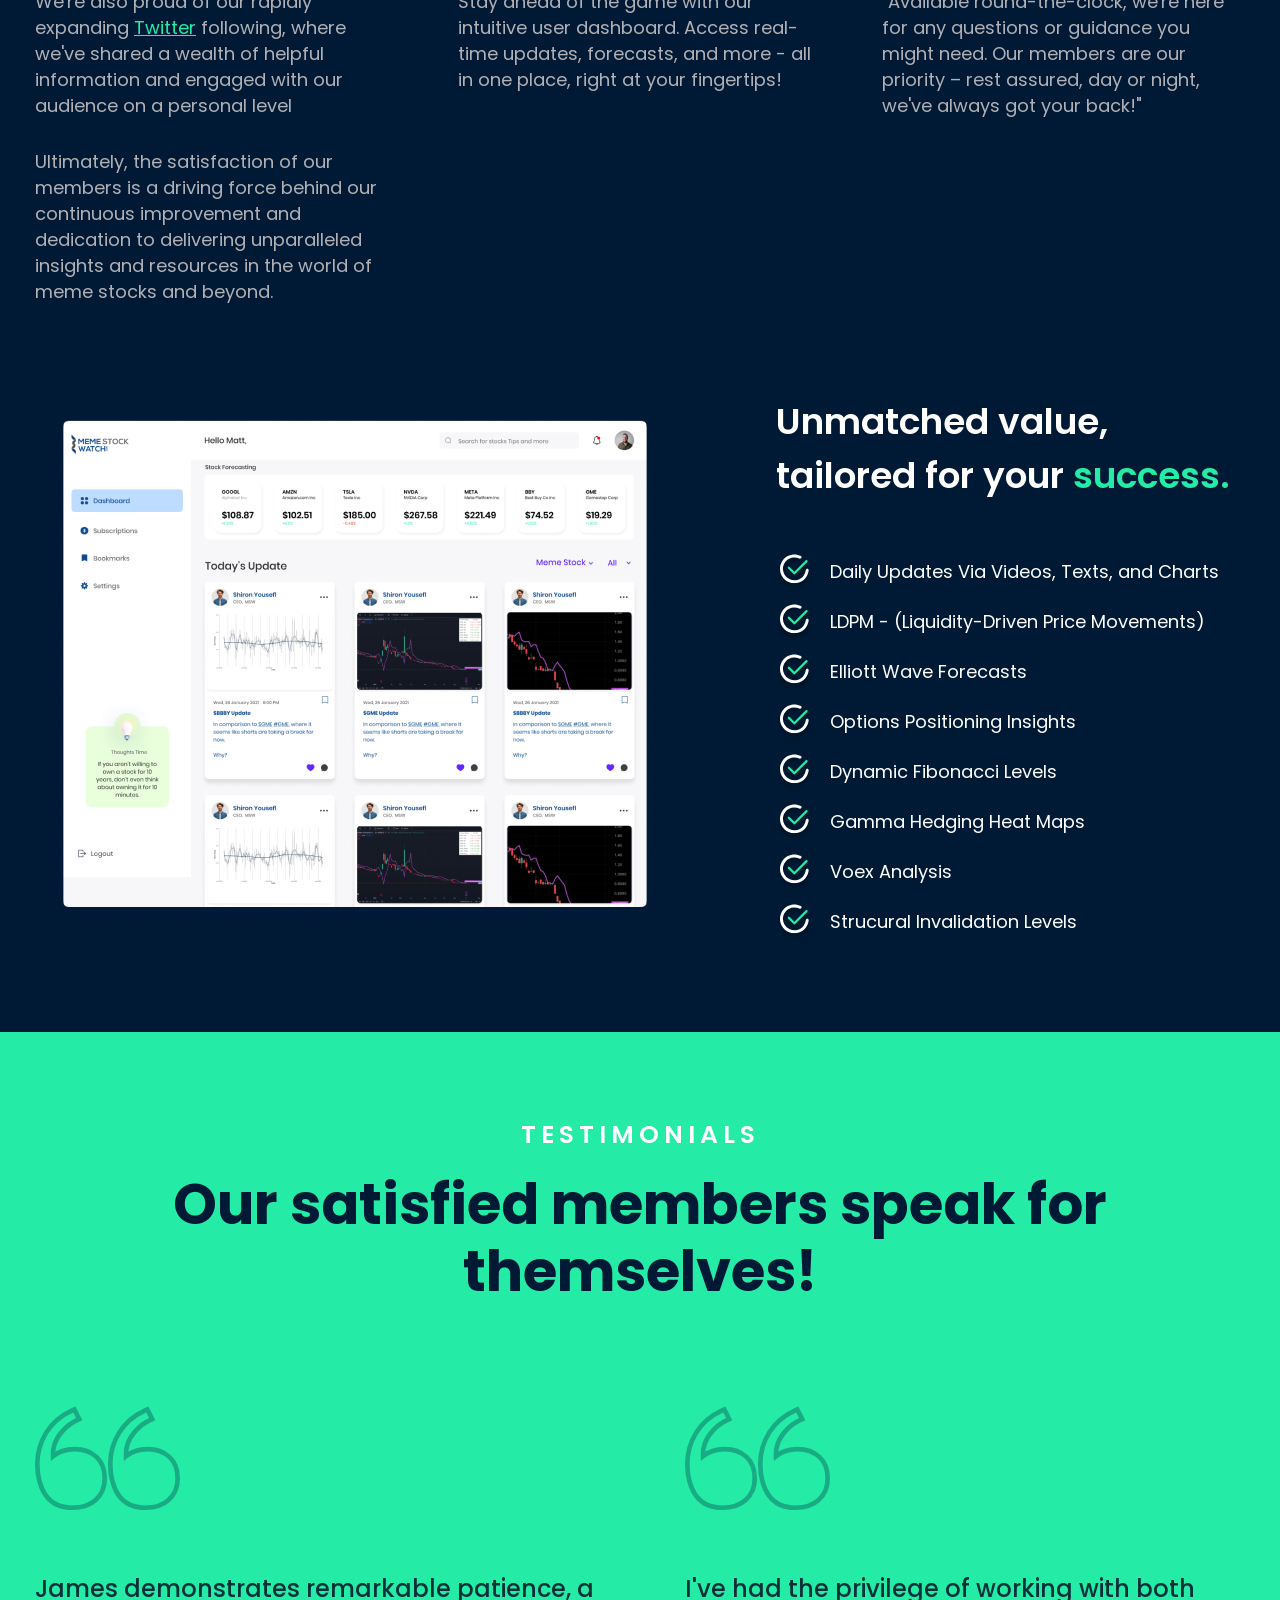
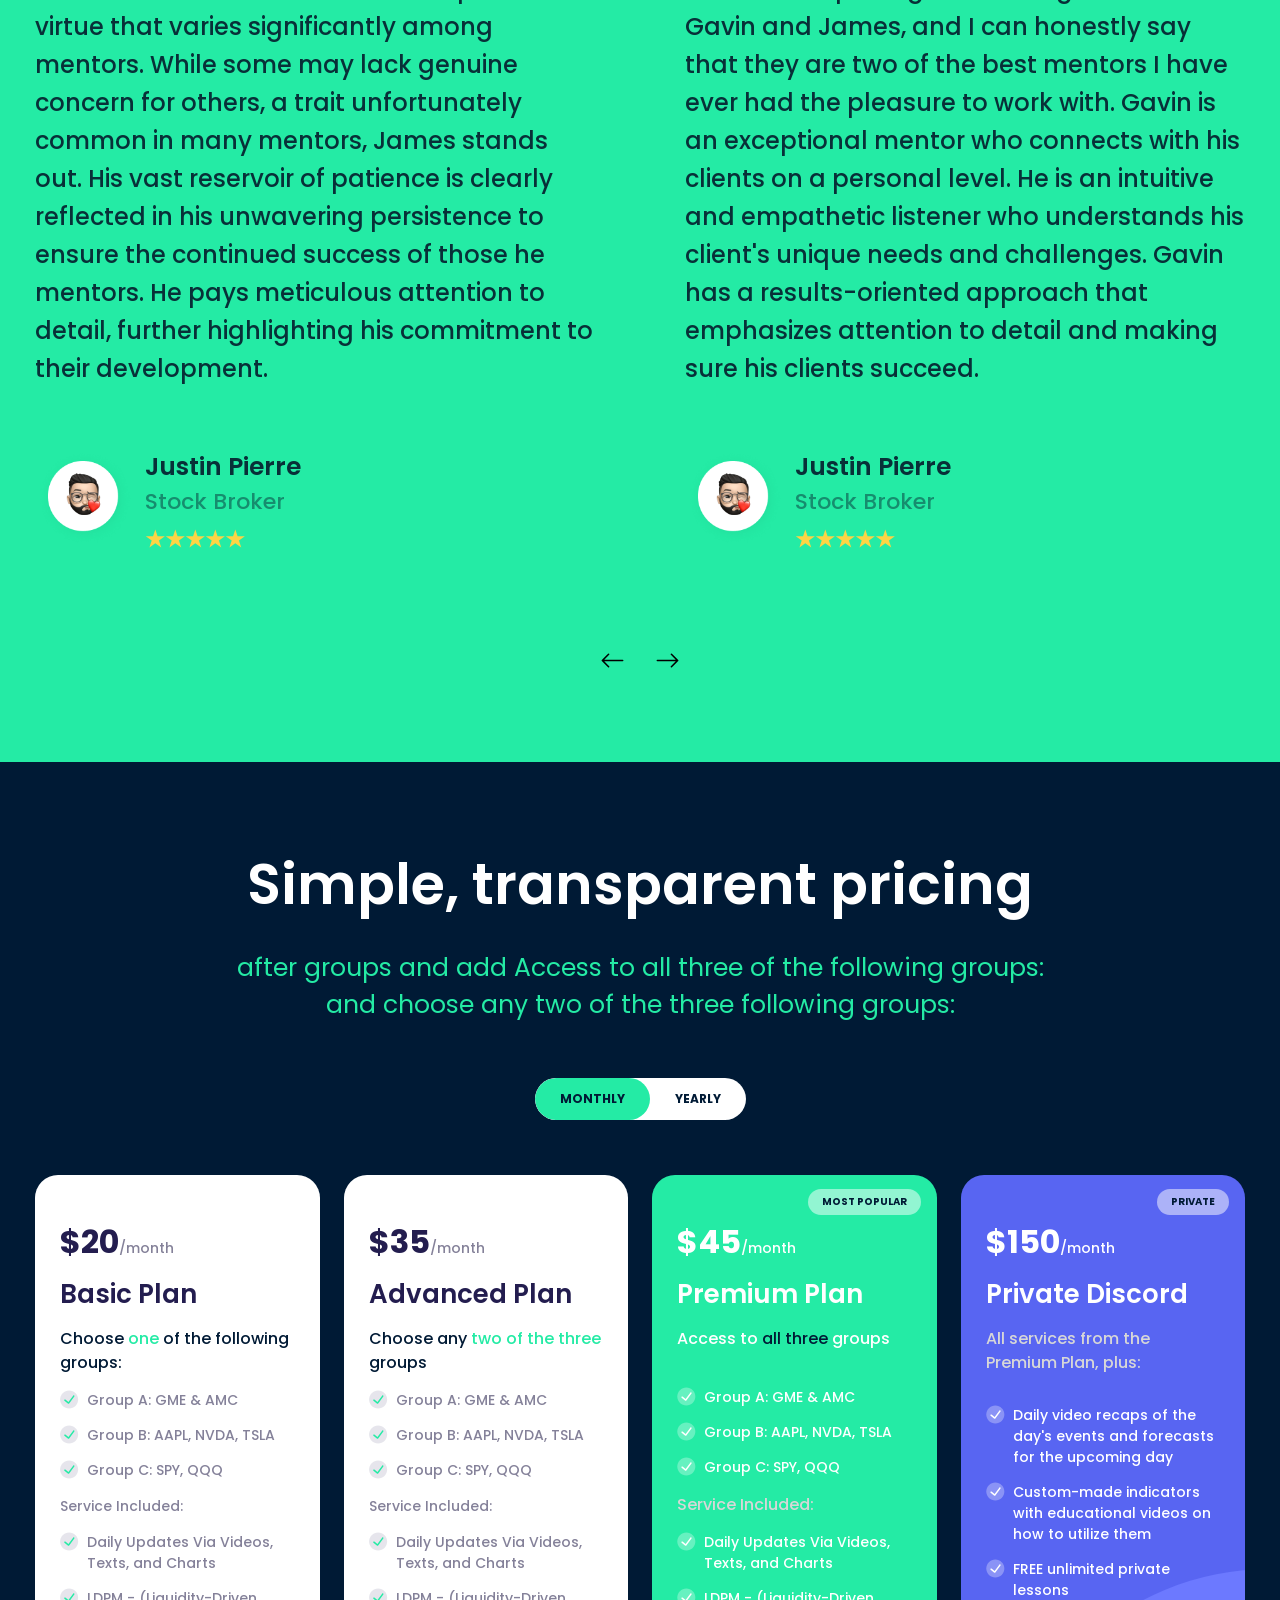
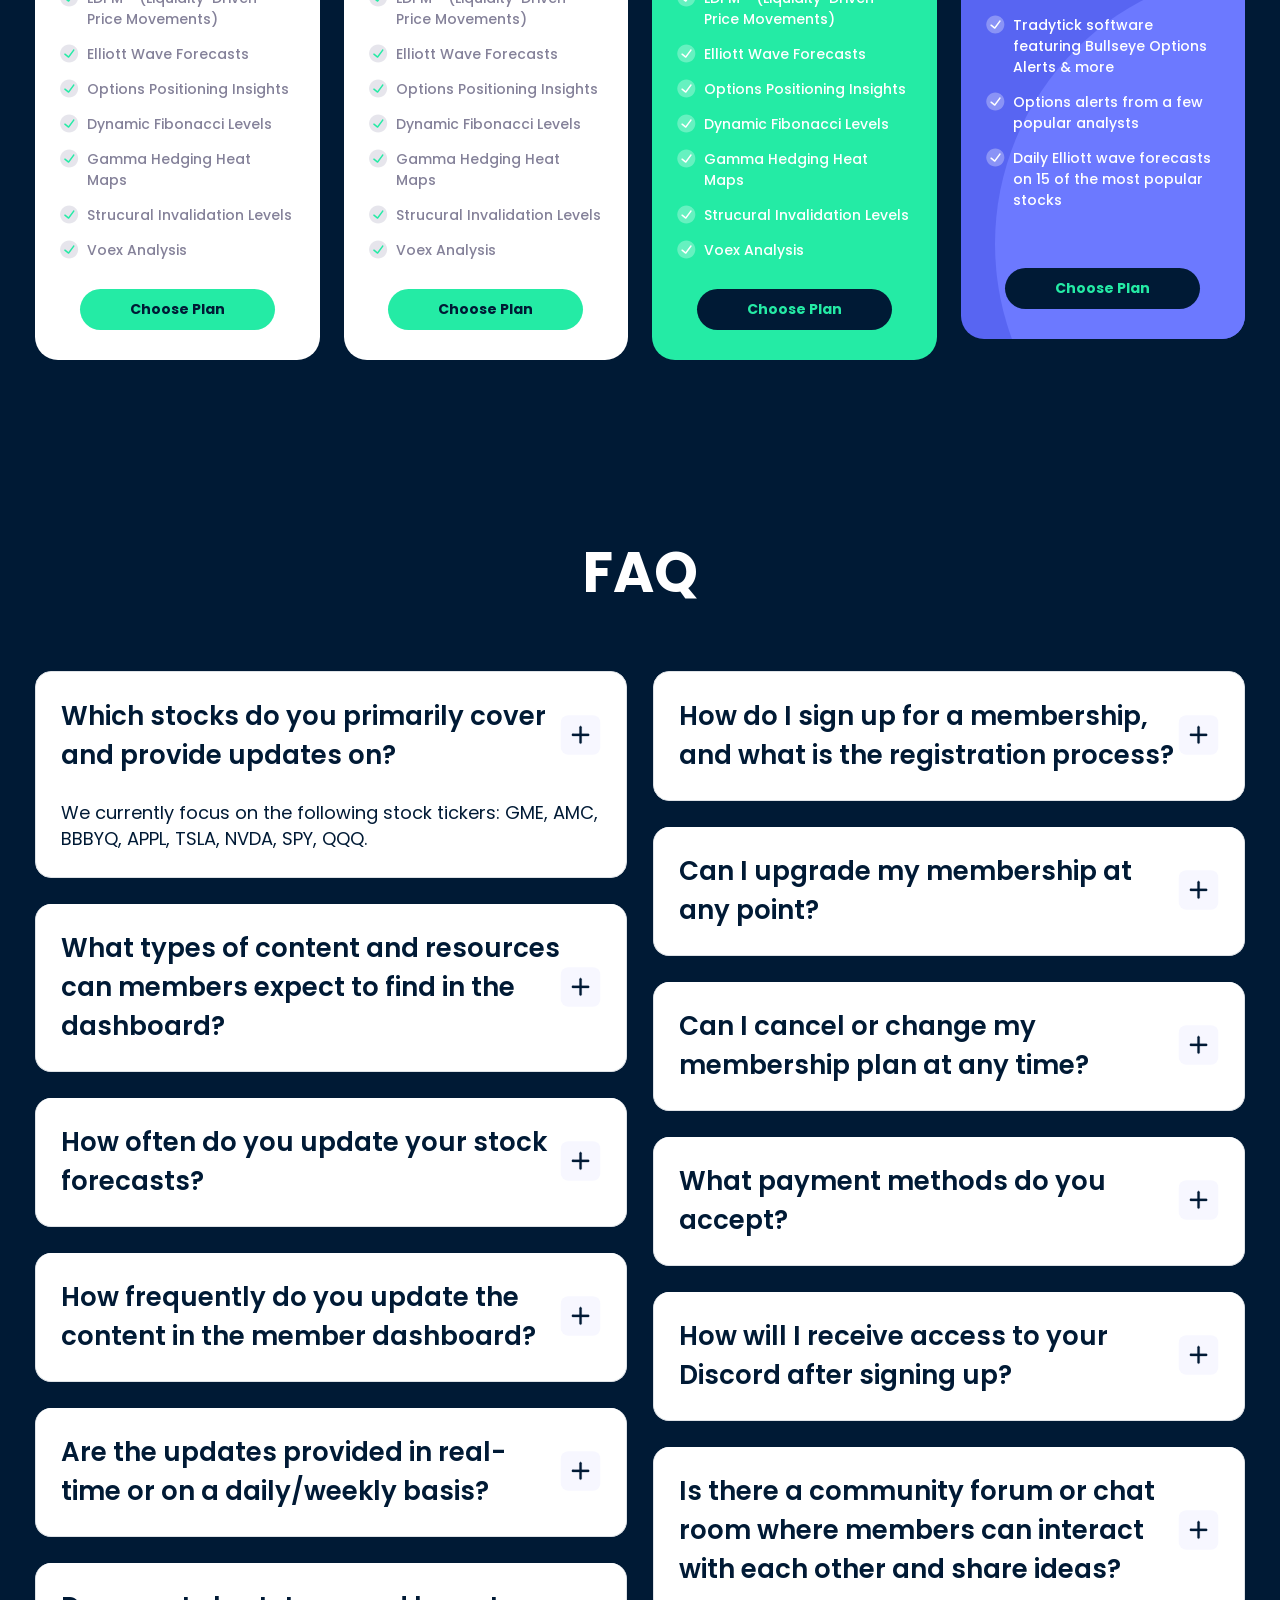
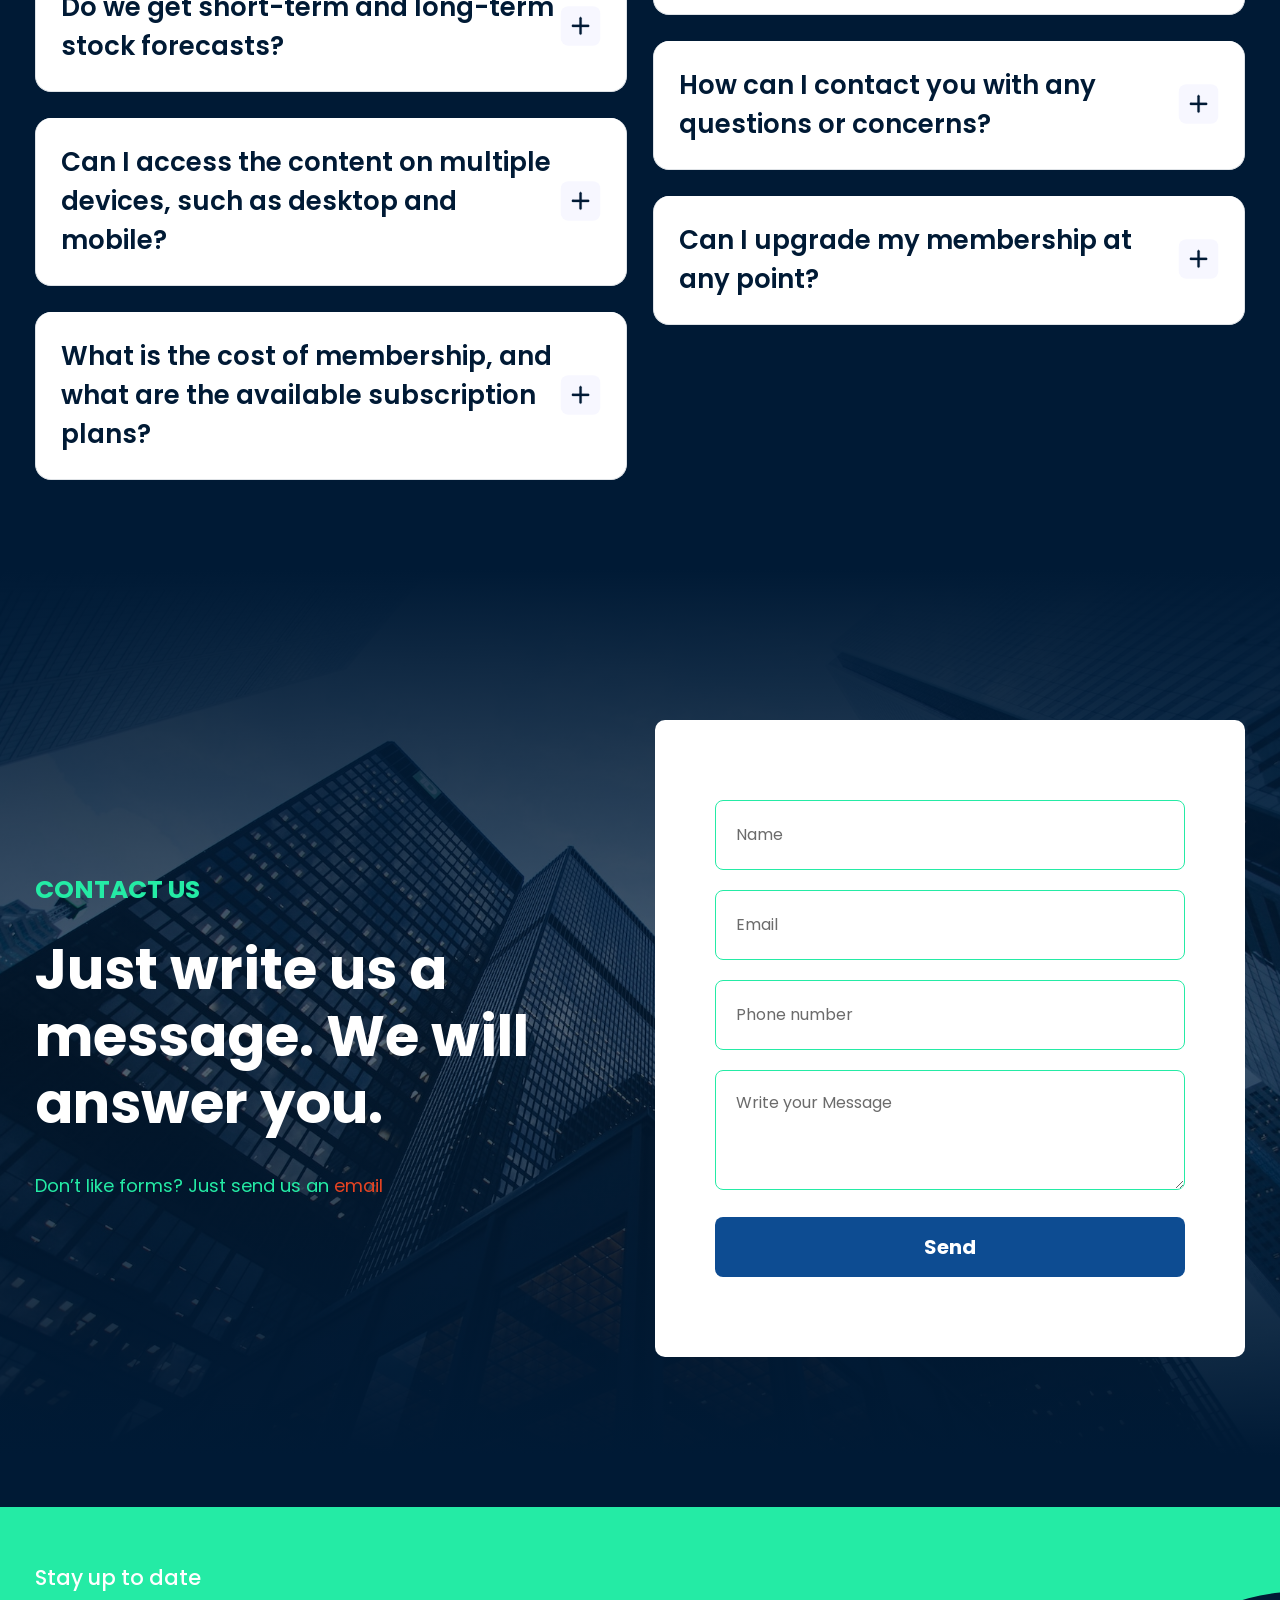
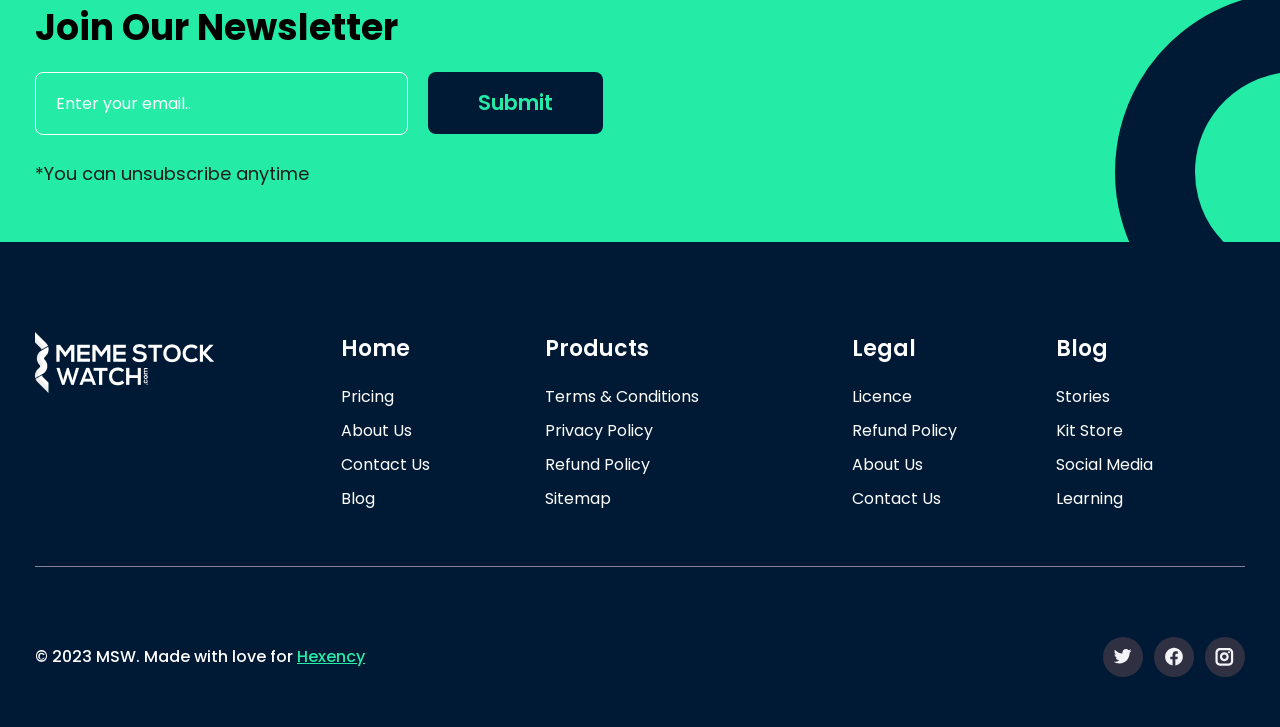
==== commit f128c479: "Check Out Page" ====
--- a/index.html
+++ b/index.html
@@ -209,10 +209,8 @@
     <section class="why-mem-stock-section sec-y-space bg-color3">
       <div class="container">
         <div class="why-mem-stock-title-wrap text-center">
-          <h2 class="why-mem-stock-title primary-font-600 size-11xl primary-color">Why The Meme Stock Watch?</h2>
-          <p class="why-mem-stock-desc primary-font-400 size-2xl primary-color mx-auto">At MemeStockWatch, we strive to
-            stay on top of the latest trends and developments in the stock market, and we believe that our unique
-            approach sets us apart from other financial websites.</p>
+          <h2 class="why-mem-stock-title primary-font-600 size-11xl primary-color">Why The Meme Stock Watch:</h2>
+          <p class="why-mem-stock-desc primary-font-400 size-2xl primary-color mx-auto">we provide comprehensive and data-driven insights on popular stocks that can help our members make more informed trading decisions. With our cutting-edge user dashboard, detailed forecasts, and daily analysis, our unique approach sets us apart from other financial websites.</p>
         </div>
         <!----- Start row ----->
         <div class="row why-mem-stock-row">
@@ -224,9 +222,10 @@
               </div>
               <h4 class="why-mem-stock-card-title primary-font-700 size-8xl l-h-8xl-28 primary-color text-capitalize">
                 Satisfied Members</h4>
-              <p class="why-mem-stock-card-desc primary-font-400 size-2xl text-color9">Our satisfied members speak for
-                themselves! We have a track record of helping investors make informed decisions and increase their
-                profits.</p>
+              <p class="why-mem-stock-card-desc primary-font-400 size-2xl text-color9">
+                <span>We're also proud of our rapidly expanding <a href="#" class="text-color3 text-underline"><ins>Twitter</ins></a> following, where we've shared a wealth of helpful information and engaged with our audience on a personal level</span>
+                <span class="mt-5">Ultimately, the satisfaction of our members is a driving force behind our continuous improvement and dedication to delivering unparalleled insights and resources in the world of meme stocks and beyond.</span>
+              </p>
             </div>
           </article>
           <article class="col-lg-4">
@@ -237,9 +236,7 @@
               </div>
               <h4 class="why-mem-stock-card-title primary-font-700 size-8xl l-h-8xl-28 primary-color text-capitalize">
                 User-Friendly Platform</h4>
-              <p class="why-mem-stock-card-desc primary-font-400 size-2xl text-color9">Our satisfied members speak for
-                themselves! We have a track record of helping investors make informed decisions and increase their
-                profits.</p>
+              <p class="why-mem-stock-card-desc primary-font-400 size-2xl text-color9">Stay ahead of the game with our intuitive user dashboard. Access real-time updates, forecasts, and more - all in one place, right at your fingertips!</p>
             </div>
           </article>
           <article class="col-lg-4">
@@ -250,9 +247,7 @@
               </div>
               <h4 class="why-mem-stock-card-title primary-font-700 size-8xl l-h-8xl-28 primary-color text-capitalize">
                 24/7 Customer Support</h4>
-              <p class="why-mem-stock-card-desc primary-font-400 size-2xl text-color9">Our satisfied members speak for
-                themselves! We have a track record of helping investors make informed decisions and increase their
-                profits.</p>
+              <p class="why-mem-stock-card-desc primary-font-400 size-2xl text-color9">"Available round-the-clock, we're here for any questions or guidance you might need. Our members are our priority – rest assured, day or night, we've always got your back!"</p>
             </div>
           </article>
         </div>
@@ -281,8 +276,7 @@
           </article>
           <article class="col-lg-5">
             <div class="fatures-text">
-              <h2 class="fatures-title primary-font-600 size-11xl primary-color">Providing useful <span
-                  class="text-color3">Features</span> for Members</h2>
+              <h2 class="fatures-title primary-font-600 size-11xl primary-color">Unmatched value, tailored for your <span class="text-color3">success.</span></h2>
               <ul class="fatures-list">
                 <li class="fatures-list-item d-flex align-items-center">
                   <img src="assets/images/fatures/right.svg" alt="right" class="fatures-list-icon">
@@ -441,11 +435,11 @@
 		-->
     <section class="pricing-section bg-color3 sec-y-space">
       <div class="container">
-        <div class="pricing-title text-center">
+        <div class="pricing-title text-center mx-auto">
           <h2 class="pricing-title-lg primary-font-600 size-12xl primary-color mb-4 mb-sm-5">Simple, transparent pricing
           </h2>
-          <p class="pricing-title-md primary-font-400 size-7xl text-color3 d-table mx-auto position-relative">Save 16%
-            With Yearly Price Plan</p>
+          <p class="pricing-title-md primary-font-400 size-7xl text-color3 d-table mx-auto position-relative">after groups and add Access to all three of the following groups:
+            and choose any two of the three following groups:</p>
         </div>
         <div class="pricing-tab-area">
           <!--****** Pricing Tab Button ******-->
--- a/assets/css/style.css
+++ b/assets/css/style.css
@@ -61,6 +61,8 @@
   --text-color12: #6B6B6B;
   --text-color13: #0D4C92;
   --text-color14: #D7D7D7;
+  --text-color15: #697386;
+  --text-color16: #8792A2;
   /*_________ BG Color _________*/
   --body-bg: #001A35;
   --primary-bg: #ffffff;
@@ -76,6 +78,7 @@
   --border-2: #001A35;
   --border-3: #24EBA5;
   --border-4: #D7D7D7;
+  --border-5: rgba(60, 66, 87, 0.12);
 }
 
 @media only screen and (max-width: 1199px) {
@@ -362,6 +365,14 @@
 
 .text-color14 {
   color: var(--text-color14);
+}
+
+.text-color15 {
+  color: var(--text-color15);
+}
+
+.text-color16 {
+  color: var(--text-color15);
 }
 
 /* 
@@ -654,29 +665,9 @@
   padding-top: 30rem;
 }
 
-.pricing-title .pricing-title-md::after {
-  content: "";
-  position: absolute;
-  bottom: -6rem;
-  right: 3.4rem;
-  width: 5.5rem;
-  height: 5.1rem;
-  background: url("../images/pricing/arrow-left.png") no-repeat top/5.5rem 5.1rem;
-}
-@media only screen and (max-width: 991px) {
-  .pricing-title .pricing-title-md::after {
-    bottom: -5rem;
-  }
-}
-@media only screen and (max-width: 767px) {
-  .pricing-title .pricing-title-md::after {
-    right: 3rem;
-  }
-}
-@media only screen and (max-width: 575px) {
-  .pricing-title .pricing-title-md::after {
-    right: 2.5rem;
-  }
+.pricing-title {
+  width: 100%;
+  max-width: 82rem;
 }
 @media only screen and (max-width: 991px) {
   .pricing-title .pricing-title-lg {
@@ -818,7 +809,7 @@
   margin-top: 3rem;
 }
 .pricing-card-private .pricing-card-footer {
-  margin-top: 7.8rem;
+  margin-top: 5.7rem;
 }
 
 /*------ FAQ CSS ------*/
@@ -1077,6 +1068,7 @@
 }
 .testimonial-title-wrap .testimonial-top-title {
   margin-bottom: 2.5rem;
+  letter-spacing: 0.5rem;
 }
 .testimonial-title-wrap .testimonial-title {
   width: 100%;
@@ -1465,4 +1457,231 @@
   color: var(--secondary-color);
 }
 
+/* 
+=================================================
+Check Out Page Style CSS
+=================================================
+*/
+.check-out-row {
+  --bs-gutter-x: 19rem;
+  --bs-gutter-y: 6rem;
+}
+
+.box-style {
+  height: 4rem;
+  border-radius: 0.8rem;
+  padding: 1.2rem;
+  border: 1px solid var(--border-5);
+  box-shadow: 0px 2px 5px rgba(0, 0, 0, 0.08), 0px 1px 1px rgba(0, 0, 0, 0.04);
+}
+
+.check-out-arrow-left {
+  position: absolute;
+  top: 50%;
+  transform: translateY(-50%);
+  left: -25px;
+}
+
+.check-out-left-col {
+  border-right: 0.1rem solid var(--border-5);
+}
+
+.check-out-select {
+  margin-top: 5rem;
+  gap: 1.4rem;
+}
+.check-out-select .check-out-select-que {
+  width: 1.5rem;
+  height: 1.5rem;
+  line-height: 1.5rem;
+  border: 0.1rem solid var(--border-3);
+}
+
+.check-out-select-box {
+  margin: 1.5rem 0;
+  padding: 1.3rem 1.2rem;
+  height: auto;
+  gap: 1.2rem;
+}
+
+.check-out-select-btn-wrap {
+  gap: 1.2rem;
+}
+
+.check-out-select-btn {
+  padding: 0.7rem 1.2rem;
+  border: 0.1rem solid var(--border-3);
+}
+.check-out-select-btn img {
+  margin-left: 0.5rem;
+}
+.check-out-select-btn:hover {
+  background-color: var(--secondary-bg);
+}
+.check-out-select-btn.active {
+  background-color: var(--secondary-bg);
+}
+
+.pay-wrap {
+  margin-top: 6rem;
+}
+.pay-wrap .pay-title {
+  margin-bottom: 1rem;
+}
+
+.basic-plan-wrap {
+  margin-top: 2.5rem;
+  gap: 1.4rem;
+}
+
+.basic-plan {
+  gap: 1.4rem;
+}
+.basic-plan .basic-plan-product-img {
+  width: 4.8rem;
+  height: 4.8rem;
+}
+
+.basic-plan-select {
+  padding-left: 1rem;
+  padding-right: 3rem !important;
+  border: 0;
+  font-family: var(--primary-font-500);
+  font-size: var(--size-md);
+  padding-right: 2rem;
+  color: var(--secondary-color);
+  background-color: transparent;
+  height: 2.5rem;
+  line-height: 2.5rem;
+}
+.basic-plan-select::after {
+  border-bottom: 1px solid var(--border-2);
+  border-right: 1px solid var(--border-2);
+  height: 0.7rem;
+  width: 0.7rem;
+  right: 1.2rem;
+  margin-top: -0.2rem;
+  transform: translateY(-50%) rotate(45deg);
+}
+.basic-plan-select.open::after {
+  transform: translateY(-50%) rotate(-135deg);
+  margin-top: -0.1rem;
+}
+.basic-plan-select .list {
+  background-color: var(--primary-bg);
+  border-radius: 0.4rem;
+  box-shadow: 0px 10.6296px 11.6926px rgba(0, 0, 0, 0.1);
+  z-index: 99;
+}
+.basic-plan-select .option {
+  font-family: var(--primary-font-500);
+  font-size: var(--size-md);
+  color: var(--secondary-color);
+  line-height: 2.8rem;
+  min-height: 2.8rem;
+  padding-left: 1.2rem;
+  padding-right: 1.2rem;
+}
+
+.pay-form-select {
+  padding-left: 1.2rem;
+  border: 0.1rem solid var(--border-5);
+  font-family: var(--primary-font-500);
+  font-size: var(--size-xl);
+  color: var(--text-color8);
+  background-color: var(--primary-bg);
+  height: 4rem;
+  line-height: 4rem;
+  display: block;
+  width: 100%;
+  border-radius: 0.8rem 0.8rem 0 0;
+}
+.pay-form-select::after {
+  border-bottom: 2px solid var(--border-2);
+  border-right: 2px solid var(--border-2);
+  height: 1rem;
+  width: 1rem;
+  right: 1.2rem;
+}
+.pay-form-select .option {
+  font-family: var(--primary-font-500);
+  font-size: var(--size-xl);
+  color: var(--secondary-color);
+  line-height: 3.5rem;
+  min-height: 3.5rem;
+}
+
+.product-amount {
+  margin-top: 2.5rem;
+  max-width: 25.7rem;
+}
+.product-amount .product-amount-wrap {
+  border-bottom: 1px solid rgba(60, 66, 87, 0.12);
+  padding: 1.2rem 0;
+}
+
+.check-out-footer {
+  margin-top: 6rem;
+  gap: 1.8rem;
+}
+
+.pay-top-wrap .pay-top-btn {
+  padding: 1.2rem;
+}
+.pay-top-wrap .pay-top-text {
+  margin: 3.2rem 0;
+  gap: 0.4rem;
+}
+.pay-top-wrap .pay-top-text .pay-top-hr {
+  border: 0;
+  border-bottom: 0.1rem solid var(--border-5);
+  flex-grow: 1;
+}
+
+.pay-form-row {
+  --bs-gutter-x: 2rem;
+  --bs-gutter-y: 2rem;
+}
+
+.pay-form label {
+  margin-bottom: 0.8rem;
+}
+.pay-form .pay-form-input {
+  font-family: var(--primary-font-400);
+  font-size: var(--size-xl);
+  color: var(--secondary-color);
+}
+.pay-form .pay-form-input::placeholder {
+  color: var(--text-color16);
+}
+.pay-form .pay-form-input:focus {
+  border-color: var(--border-3);
+}
+.pay-form .pay-form-input-card1 {
+  border-radius: 0.8rem 0.8rem 0 0;
+}
+.pay-form .pay-form-input-card2 {
+  border-radius: 0 0 0 0.8rem;
+}
+.pay-form .pay-form-input-card3 {
+  border-radius: 0 0 0.8rem 0;
+}
+.pay-form .pay-form-input-card4 {
+  border-radius: 0 0 0.8rem 0.8rem;
+}
+.pay-form .pay-form-cards {
+  position: absolute;
+  top: 50%;
+  right: 1.2rem;
+  transform: translateY(-50%);
+}
+.pay-form .pay-form-btn {
+  margin-top: 1rem;
+  padding: 1.2rem;
+  box-shadow: 0px -1px 1px rgba(0, 0, 0, 0.12), 0px 2px 5px rgba(0, 0, 0, 0.12), 0px 1px 1px rgba(0, 0, 0, 0.08);
+}
+.pay-form .pay-form-btn:hover {
+  background-color: var(--bg-color5);
+}
+
 /*# sourceMappingURL=style.css.map */
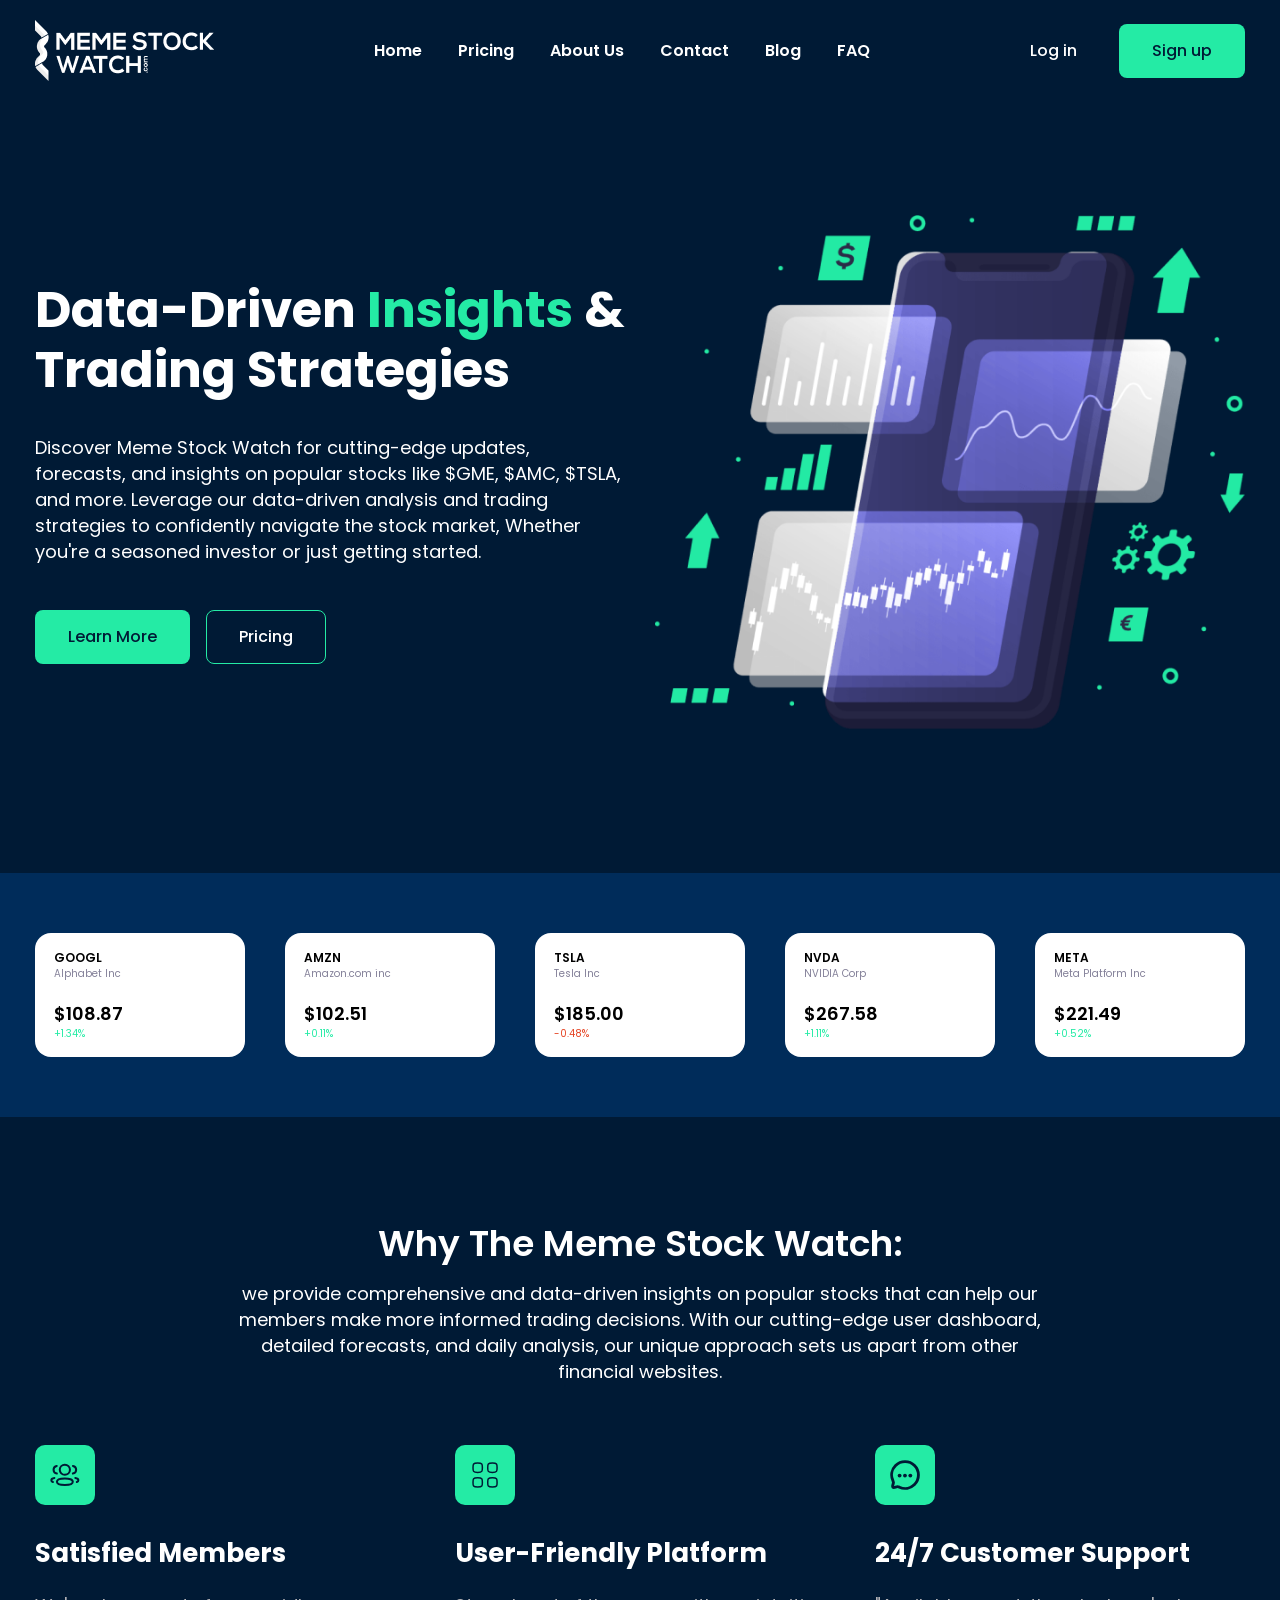
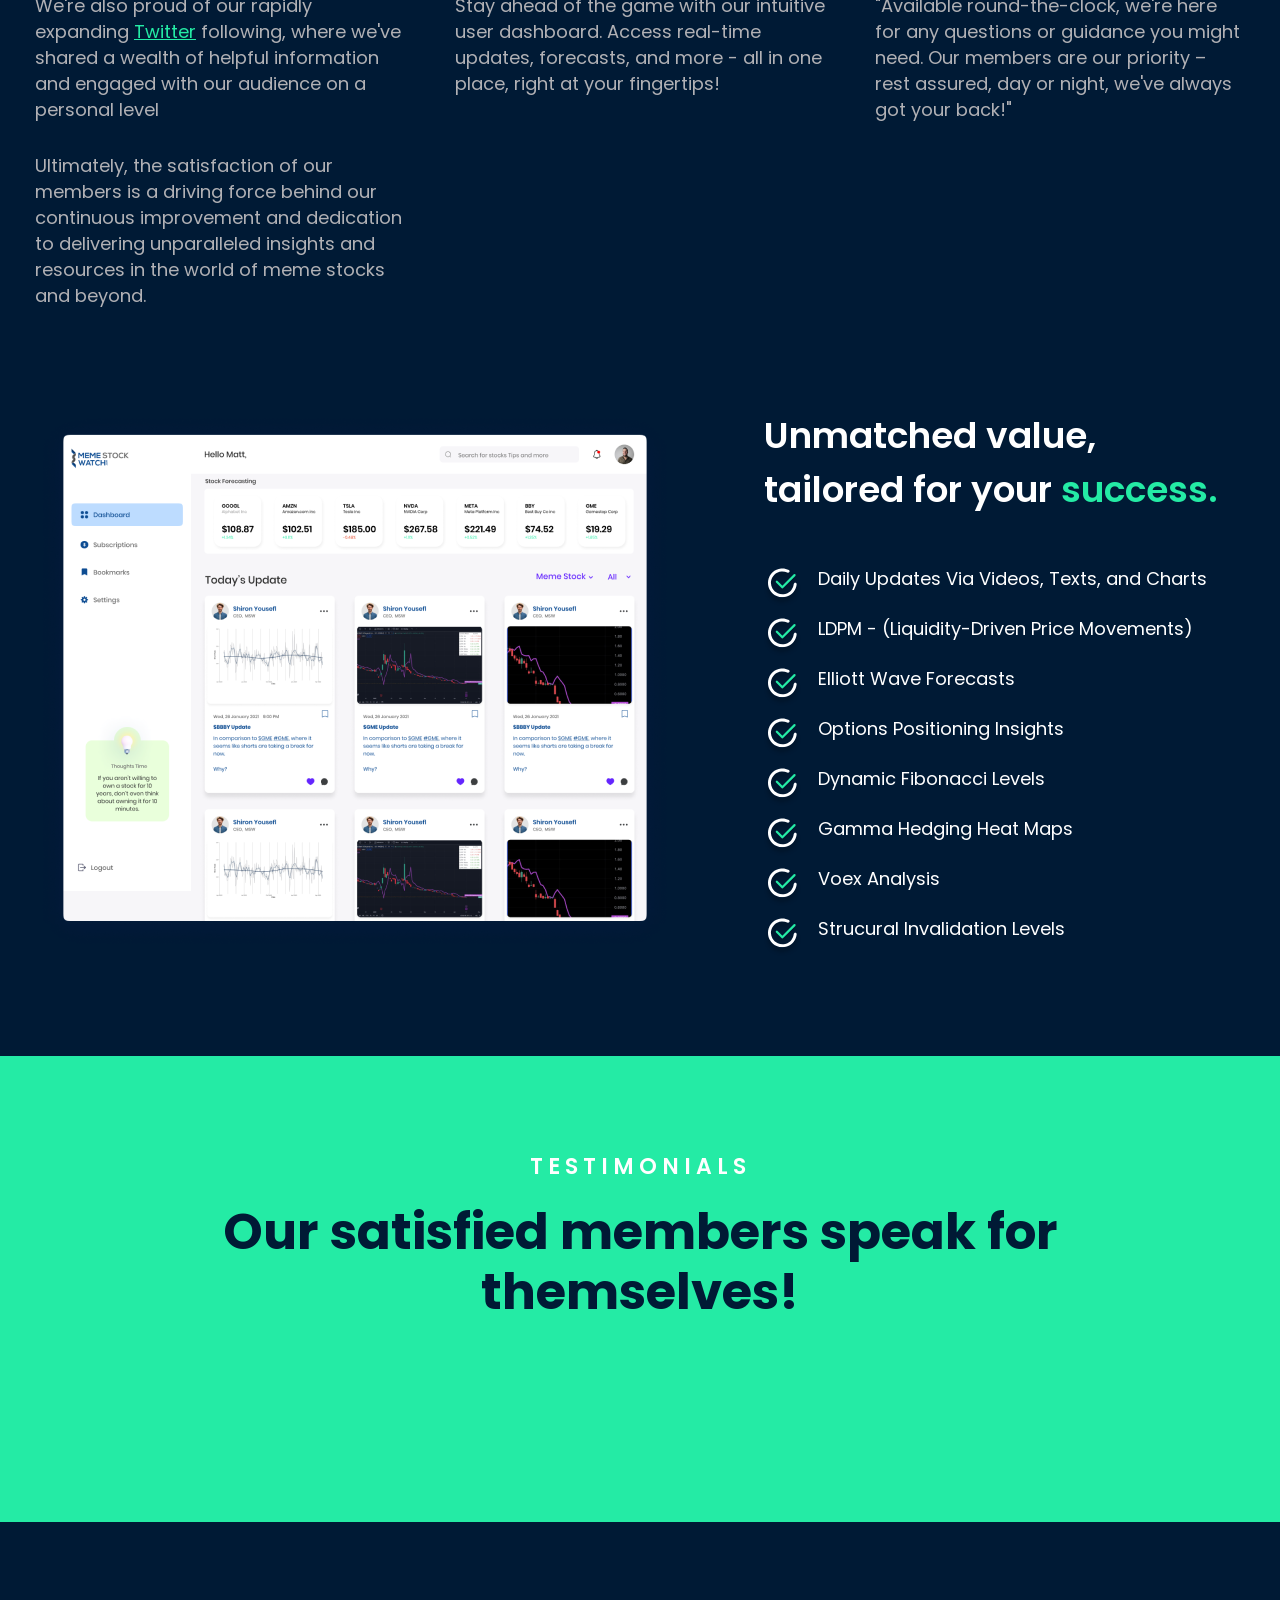
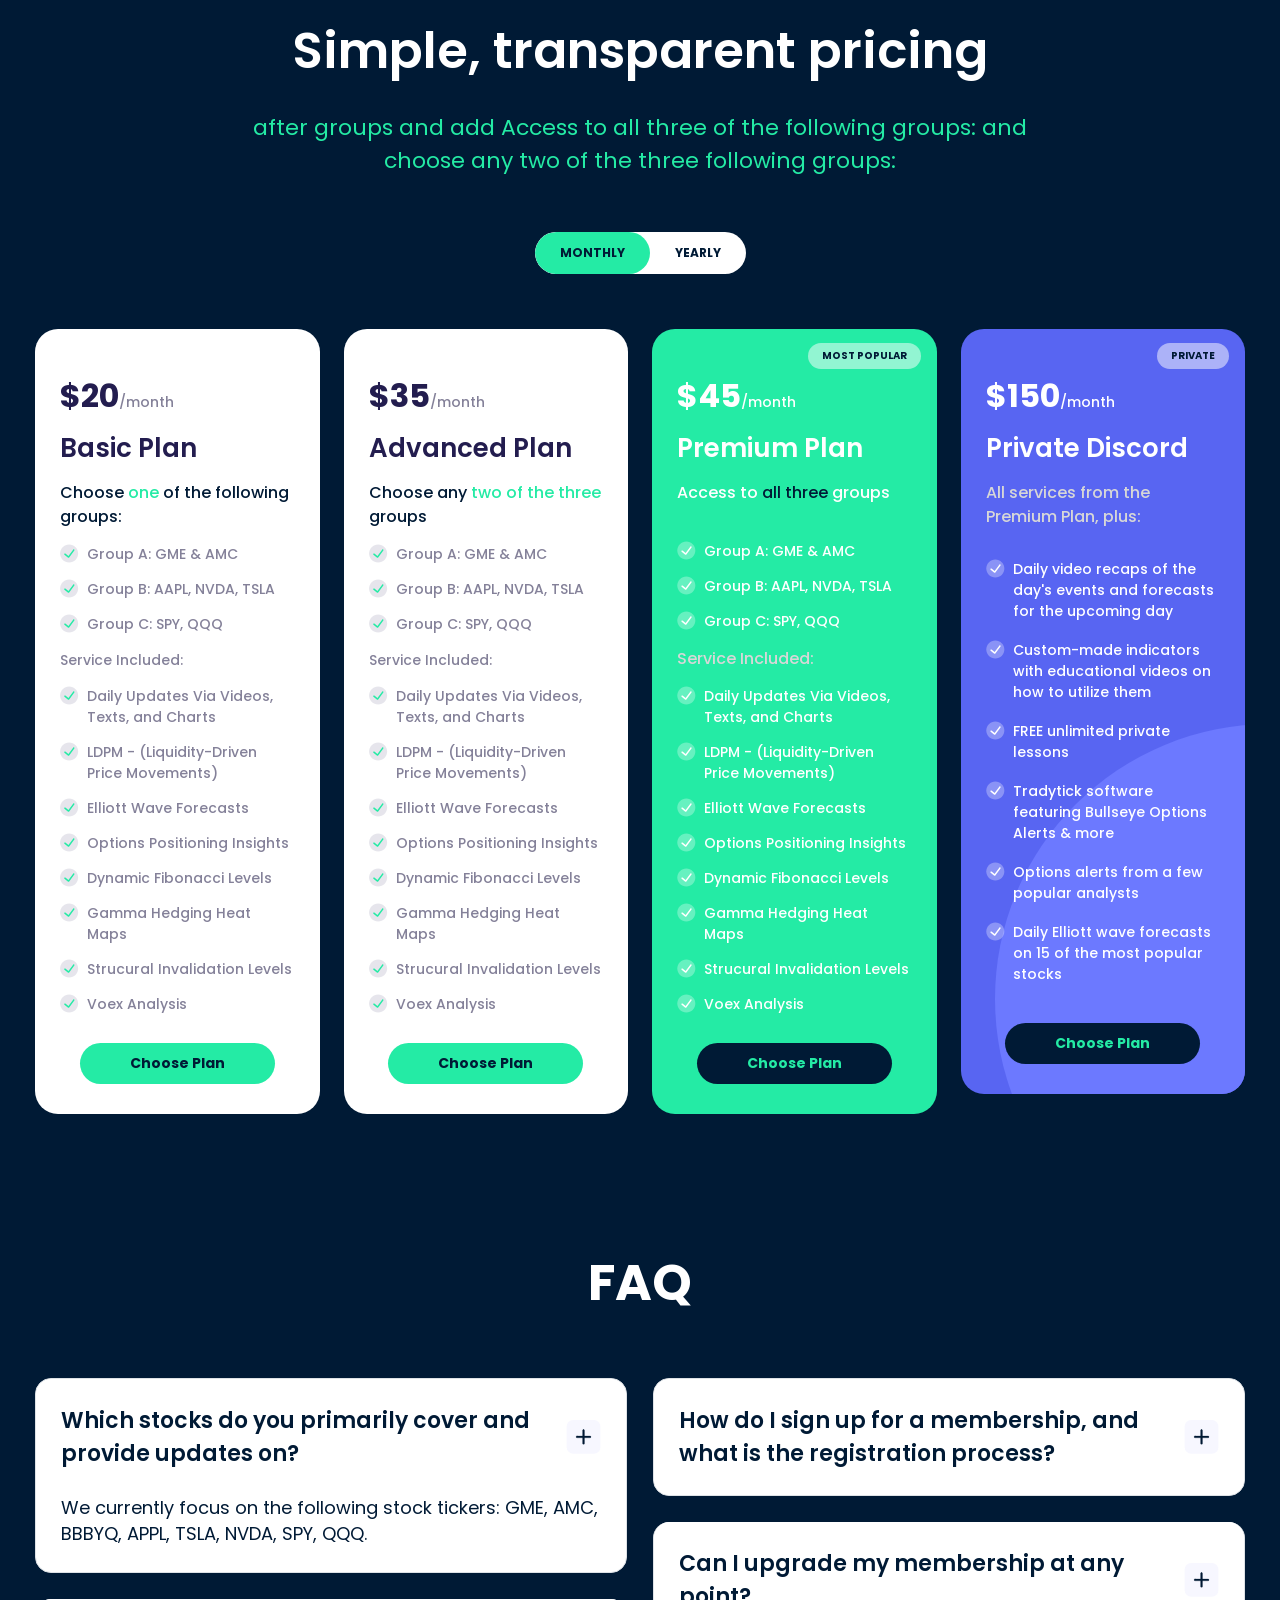
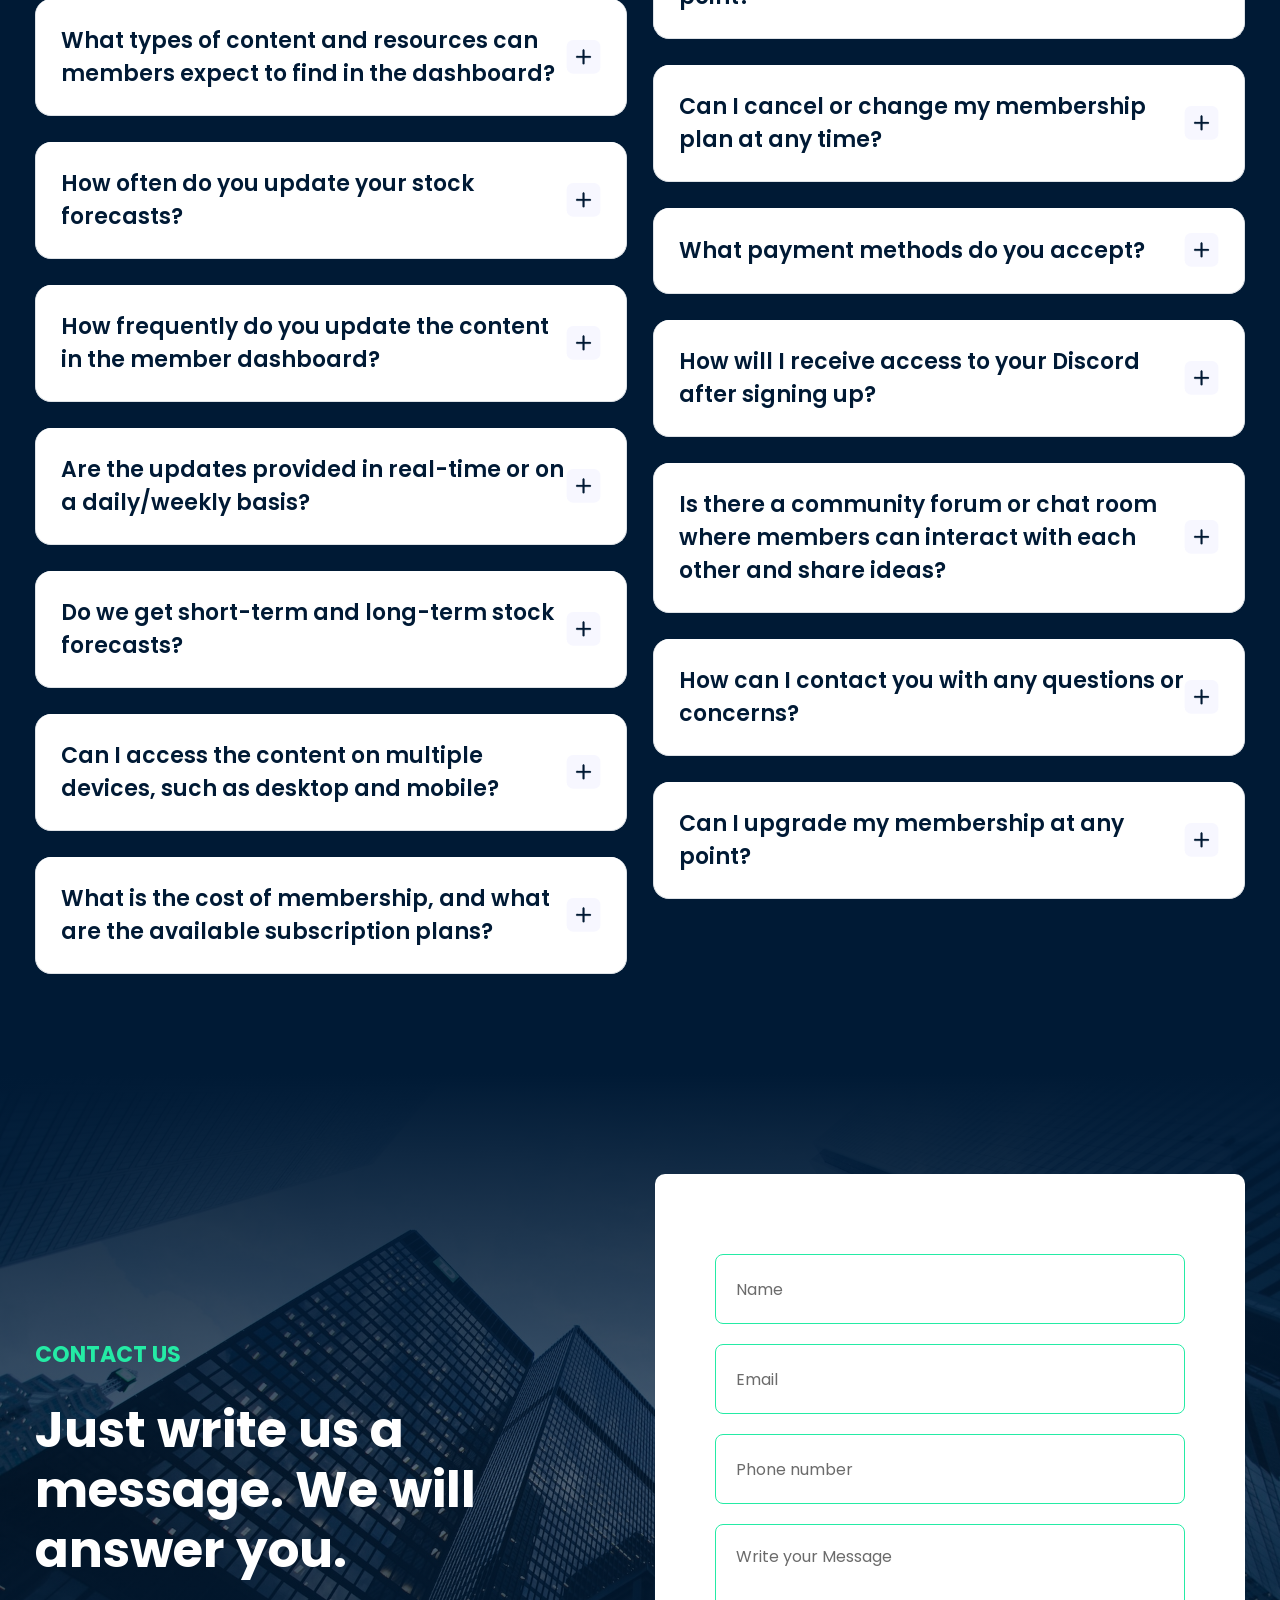
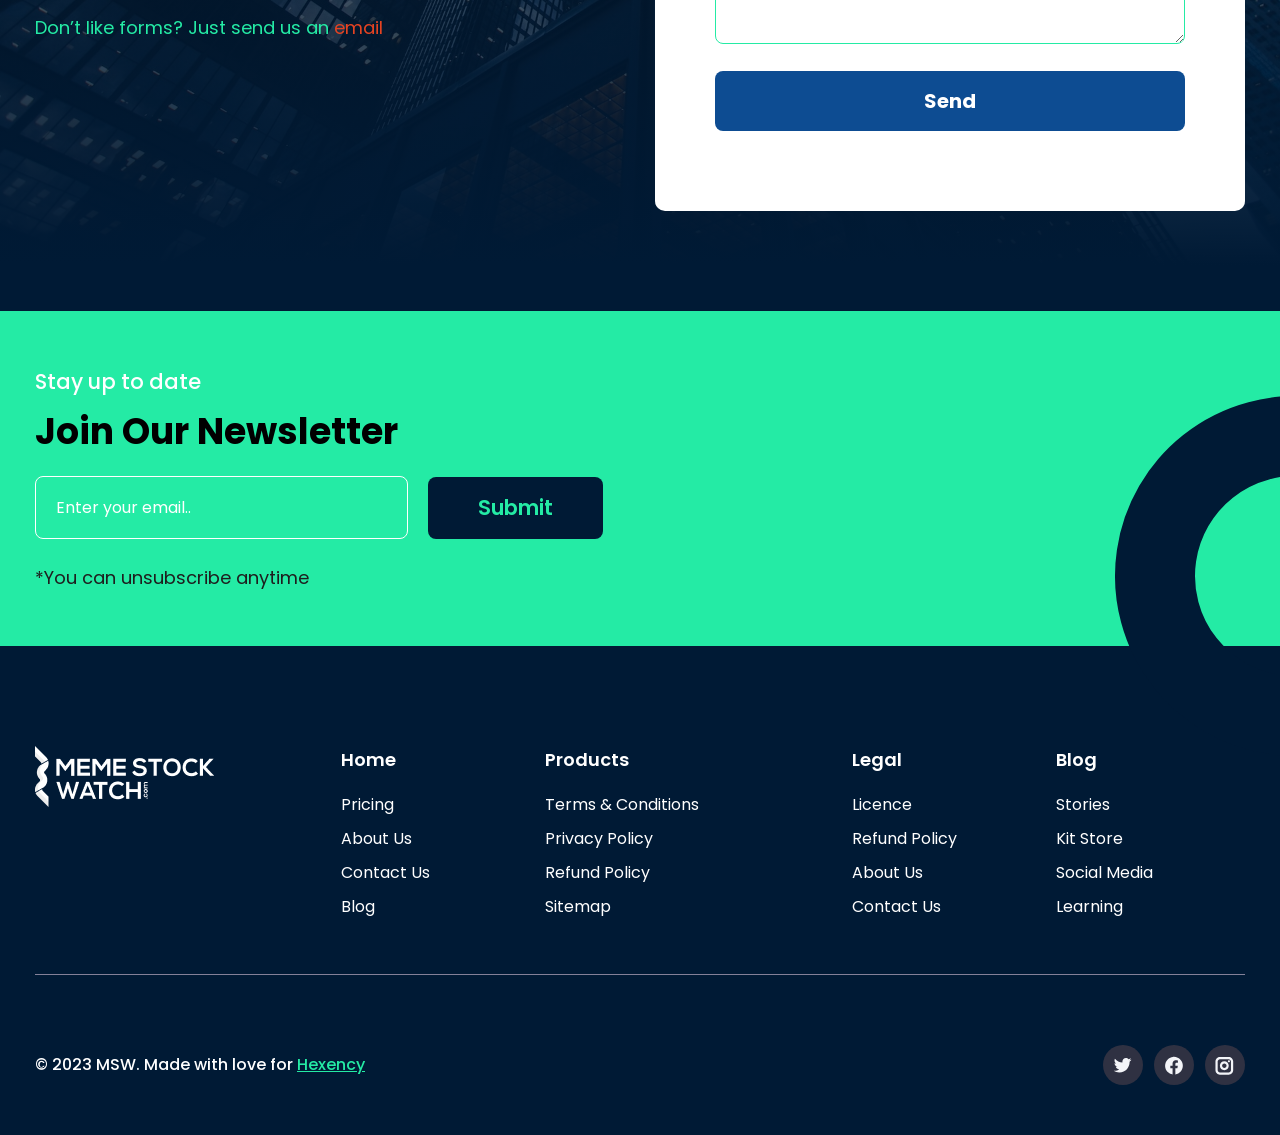
==== commit 6f000b20: "Responsive" ====
--- a/index.html
+++ b/index.html
@@ -42,20 +42,19 @@
 	  =====================================================
 	-->
   <header class="sticky-header bg-color3">
-    <div class="sidebar-overlay"></div>
     <nav class="container">
       <div class="row align-items-center">
         <!-- ******** Header Logo ******** -->
-        <div class="col-xl-3">
+        <div class="col-xl-3 col-lg-2 col-sm-6 col-9">
           <a href="index.html" class="header-logo d-block">
             <img src="assets/images/logo/logo.png" alt="logo" class="img-fluid">
           </a>
         </div>
-        <div class="col-xl-6">
+        <div class="col-xl-6 col-lg-7" id="sidebar">
           <!-- ******** Main Menu ******** -->
-          <div class="main-menu d-flex align-items-center justify-content-center">
-            <!-- ***** Pages Menu Item ***** -->
-            <ul class="menu d-flex align-items-center">
+          <div class="main-menu sidebar-menu d-flex align-items-center justify-content-lg-center">
+            <img src="assets/images/icons/closed.svg" alt="closed" class="sidebar-closed-icon d-inline-block d-lg-none">
+            <ul class="menu d-lg-flex align-items-center justify-content-center">
               <li class="menu-item">
                 <a href="index.html" class="menu-link primary-font-600 size-xl primary-color text-capitalize">Home</a>
               </li>
@@ -76,10 +75,16 @@
               <li class="menu-item">
                 <a href="#faq" class="menu-link primary-font-600 size-xl primary-color text-capitalize">FAQ</a>
               </li>
+              <li class="menu-item menu-btn-item menu-btn-item-1 d-block d-lg-none">
+                <a href="#" class="menu-btn-link primary-font-500 size-xl primary-color rounded-8">Log in</a>
+              </li>
+              <li class="menu-item menu-btn-item menu-btn-item-2 d-block d-lg-none">
+                <a href="#" class="menu-btn-link bg-btn">Sign up</a>
+              </li>
             </ul>
           </div>
         </div>
-        <div class="col-xl-3">
+        <div class="col-lg-3 d-none d-lg-block">
           <!-- ***** Header Button ***** -->
           <ul class="menu-btn menu d-flex align-items-center justify-content-end">
             <li class="menu-btn-item menu-btn-item-1">
@@ -90,6 +95,13 @@
             </li>
           </ul>
         </div>
+        <div class="col-sm-6 col-3 d-block d-lg-none">
+          <div class="sidebar-toggler">
+            <div class="sidebar-toggler-line"></div>
+            <div class="sidebar-toggler-line"></div>
+            <div class="sidebar-toggler-line"></div>
+          </div>
+        </div>
       </div>
     </nav>
   </header>
@@ -108,7 +120,7 @@
     <section class="hero-section bg-color3">
       <div class="container">
         <!----- Start row ----->
-        <div class="row g-5 align-items-center">
+        <div class="row g-5 hero-row align-items-center">
           <article class="col-lg-6">
             <div class="hero-content">
               <h1 class="hero-title primary-font-700 size-12xl primary-color">Data-Driven <span
@@ -214,7 +226,7 @@
         </div>
         <!----- Start row ----->
         <div class="row why-mem-stock-row">
-          <article class="col-lg-4">
+          <article class="col-lg-4 col-sm-6">
             <div class="why-mem-stock-card">
               <div
                 class="why-mem-stock-card-icon d-flex align-items-center justify-content-center secondary-bg rounded-10">
@@ -228,7 +240,7 @@
               </p>
             </div>
           </article>
-          <article class="col-lg-4">
+          <article class="col-lg-4 col-sm-6">
             <div class="why-mem-stock-card">
               <div
                 class="why-mem-stock-card-icon d-flex align-items-center justify-content-center secondary-bg rounded-10">
@@ -239,7 +251,7 @@
               <p class="why-mem-stock-card-desc primary-font-400 size-2xl text-color9">Stay ahead of the game with our intuitive user dashboard. Access real-time updates, forecasts, and more - all in one place, right at your fingertips!</p>
             </div>
           </article>
-          <article class="col-lg-4">
+          <article class="col-lg-4 col-sm-6">
             <div class="why-mem-stock-card">
               <div
                 class="why-mem-stock-card-icon d-flex align-items-center justify-content-center secondary-bg rounded-10">
@@ -268,47 +280,47 @@
     <section class="fatures-section sec-b-space">
       <div class="container">
         <!----- Start row ----->
-        <div class="row fatures-row align-items-center">
-          <article class="col-lg-7">
+        <div class="row fatures-row align-items-xl-center">
+          <article class="col-xl-7 col-lg-6">
             <div class="fatures-img">
               <img src="assets/images/fatures/fatures.png" alt="fatures" class="fatures-main-img img-fluid">
             </div>
           </article>
-          <article class="col-lg-5">
+          <article class="col-xl-5 col-lg-6">
             <div class="fatures-text">
               <h2 class="fatures-title primary-font-600 size-11xl primary-color">Unmatched value, tailored for your <span class="text-color3">success.</span></h2>
               <ul class="fatures-list">
-                <li class="fatures-list-item d-flex align-items-center">
+                <li class="fatures-list-item d-flex">
                   <img src="assets/images/fatures/right.svg" alt="right" class="fatures-list-icon">
                   <p class="fatures-list-text primary-font-400 size-2xl primary-color">Daily Updates Via Videos, Texts,
                     and Charts</p>
                 </li>
-                <li class="fatures-list-item d-flex align-items-center">
+                <li class="fatures-list-item d-flex">
                   <img src="assets/images/fatures/right.svg" alt="right" class="fatures-list-icon">
                   <p class="fatures-list-text primary-font-400 size-2xl primary-color">LDPM - (Liquidity-Driven Price
                     Movements)</p>
                 </li>
-                <li class="fatures-list-item d-flex align-items-center">
+                <li class="fatures-list-item d-flex">
                   <img src="assets/images/fatures/right.svg" alt="right" class="fatures-list-icon">
                   <p class="fatures-list-text primary-font-400 size-2xl primary-color">Elliott Wave Forecasts</p>
                 </li>
-                <li class="fatures-list-item d-flex align-items-center">
+                <li class="fatures-list-item d-flex">
                   <img src="assets/images/fatures/right.svg" alt="right" class="fatures-list-icon">
                   <p class="fatures-list-text primary-font-400 size-2xl primary-color">Options Positioning Insights</p>
                 </li>
-                <li class="fatures-list-item d-flex align-items-center">
+                <li class="fatures-list-item d-flex">
                   <img src="assets/images/fatures/right.svg" alt="right" class="fatures-list-icon">
                   <p class="fatures-list-text primary-font-400 size-2xl primary-color">Dynamic Fibonacci Levels</p>
                 </li>
-                <li class="fatures-list-item d-flex align-items-center">
+                <li class="fatures-list-item d-flex">
                   <img src="assets/images/fatures/right.svg" alt="right" class="fatures-list-icon">
                   <p class="fatures-list-text primary-font-400 size-2xl primary-color">Gamma Hedging Heat Maps</p>
                 </li>
-                <li class="fatures-list-item d-flex align-items-center">
+                <li class="fatures-list-item d-flex">
                   <img src="assets/images/fatures/right.svg" alt="right" class="fatures-list-icon">
                   <p class="fatures-list-text primary-font-400 size-2xl primary-color">Voex Analysis</p>
                 </li>
-                <li class="fatures-list-item d-flex align-items-center">
+                <li class="fatures-list-item d-flex">
                   <img src="assets/images/fatures/right.svg" alt="right" class="fatures-list-icon">
                   <p class="fatures-list-text primary-font-400 size-2xl primary-color">Strucural Invalidation Levels</p>
                 </li>
@@ -1164,7 +1176,7 @@
 		  Start FAQ Section 
 		  =====================================================
 		-->
-    <section class="faq-section bg-color3 sec-y-space" id="faq">
+    <section class="faq-section bg-color3 sec-b-space" id="faq">
       <div class="container">
         <div class="faq-title-wrap text-center">
           <h2 class="faq-title primary-font-700 size-12xl primary-color">FAQ</h2>
@@ -1384,7 +1396,7 @@
 		  Start Contact Section 
 		  =====================================================
 		-->
-    <section class="h-contact-section">
+    <section class="h-contact-section sec-y-space">
       <div class="container">
         <!----- Start row ----->
         <div class="row g-5 align-items-center">
@@ -1433,7 +1445,7 @@
           <p class="primary-font-400 size-2xl text-color8">*You can unsubscribe anytime</p>
         </div>
       </div>
-      <div class="newsletter-circle rounded-circle"></div>
+      <div class="newsletter-circle rounded-circle d-none d-md-block"></div>
     </section>
     <!-- 
 		  =====================================================
@@ -1597,10 +1609,12 @@
 	  Back To Top Btn
 	  ------------------------------------------------
 	-->
-  <button type="button" id="scroll-up-btn" title="Go to top"
-    class="d-flex align-items-center justify-content-center rounded">
-    <img src="assets/images/icons/arrow-up.svg" alt="arrow-up" />
-  </button>
+  <div class="scroll-up-btn" title="Go to top">
+    <img src="assets/images/icons/arrow-up.svg" class="arrow-up" alt="arrow-up" />
+    <svg class="progress-circle svg-content" width="100%" height="100%" viewBox="-1 -1 102 102">
+      <path d="M50,1 a49,49 0 0,1 0,98 a49,49 0 0,1 0,-98" />
+    </svg>
+  </div>
   <!-- 
 	  ------------------------------------------------
 	  Back To Top Btn
@@ -1616,6 +1630,7 @@
   <script src="assets/js/owl.carousel.min.js"></script>
   <script src="assets/js/main.js"></script>
   <script src="assets/js/script.js"></script>
+  <script src="assets/js/backToTop.js"></script>
 </body>
 
 </html>
--- a/assets/css/style.css
+++ b/assets/css/style.css
@@ -48,42 +48,72 @@
   */
   /*________ Text Color ________*/
   --primary-color: #ffffff;
-  --secondary-color: #001A35;
-  --text-color3: #24EBA5;
+  --secondary-color: #001a35;
+  --text-color3: #24eba5;
   --text-color4: #000000;
   --text-color5: #083038;
-  --text-color6: #231D4F;
+  --text-color6: #231d4f;
   --text-color7: #848199;
-  --text-color8: #1E1E1E;
-  --text-color9: #B1B1B5;
-  --text-color10: #E54322;
+  --text-color8: #1e1e1e;
+  --text-color9: #b1b1b5;
+  --text-color10: #e54322;
   --text-color11: rgba(8, 48, 56, 0.5);
-  --text-color12: #6B6B6B;
-  --text-color13: #0D4C92;
-  --text-color14: #D7D7D7;
+  --text-color12: #6b6b6b;
+  --text-color13: #0d4c92;
+  --text-color14: #d7d7d7;
   --text-color15: #697386;
-  --text-color16: #8792A2;
+  --text-color16: #8792a2;
   /*_________ BG Color _________*/
-  --body-bg: #001A35;
+  --body-bg: #001a35;
   --primary-bg: #ffffff;
-  --secondary-bg: #24EBA5;
-  --bg-color3: #001A35;
-  --bg-color4: #2F3142;
-  --bg-color5: #002C5A;
-  --bg-color6: #0D4C92;
-  --bg-color7: #5865F2;
-  --bg-color8: #6C79FF;
+  --secondary-bg: #24eba5;
+  --bg-color3: #001a35;
+  --bg-color4: #2f3142;
+  --bg-color5: #002c5a;
+  --bg-color6: #0d4c92;
+  --bg-color7: #5865f2;
+  --bg-color8: #6c79ff;
   /*_________ Border Color _________*/
   --border-1: #ffffff;
-  --border-2: #001A35;
-  --border-3: #24EBA5;
-  --border-4: #D7D7D7;
+  --border-2: #001a35;
+  --border-3: #24eba5;
+  --border-4: #d7d7d7;
   --border-5: rgba(60, 66, 87, 0.12);
 }
 
+@media only screen and (max-width: 1399px) {
+  :root {
+    --size-12xl: 5rem;
+    --size-7xl: 2.2rem;
+    --size-6xl: 2rem;
+    --size-5xl: 1.8rem;
+  }
+}
 @media only screen and (max-width: 1199px) {
   :root {
+    --size-12xl: 4.3rem;
+    --size-11xl: 3rem;
+    --size-8xl: 2.2rem;
+    --size-7xl: 2rem;
+    --size-6xl: 1.8rem;
+    --size-5xl: 1.6rem;
+    --size-4xl: 1.8rem;
+    --size-2xl: 1.6rem;
     --size-xl: 1.4rem;
+  }
+}
+@media only screen and (max-width: 767px) {
+  :root {
+    --size-12xl: 3.5rem;
+    --size-7xl: 1.8rem;
+    --size-3xl: 1.8rem;
+  }
+}
+@media only screen and (max-width: 575px) {
+  :root {
+    --size-12xl: 3rem;
+    --size-7xl: 1.6rem;
+    --size-4xl: 1.7rem;
   }
 }
 html {
@@ -418,15 +448,30 @@
 ==================================
 */
 .sec-y-space {
-  padding: 9rem 0;
+  padding: 10rem 0;
+}
+@media only screen and (max-width: 575px) {
+  .sec-y-space {
+    padding: 8rem 0;
+  }
 }
 
 .sec-t-space {
-  padding-top: 9rem;
+  padding-top: 10rem;
+}
+@media only screen and (max-width: 575px) {
+  .sec-t-space {
+    padding-top: 8rem;
+  }
 }
 
 .sec-b-space {
-  padding-bottom: 9rem;
+  padding-bottom: 10rem;
+}
+@media only screen and (max-width: 575px) {
+  .sec-b-space {
+    padding-bottom: 8rem;
+  }
 }
 
 .rounded-18 {
@@ -549,6 +594,18 @@
   border-radius: 0.8rem;
   padding: 1.4rem 3.2rem;
 }
+@media only screen and (max-width: 1199px) {
+  .border-btn,
+  .bg-btn {
+    padding: 1.4rem 2rem;
+  }
+}
+@media only screen and (max-width: 991px) {
+  .border-btn,
+  .bg-btn {
+    padding: 1.1rem 2.5rem;
+  }
+}
 
 .border-btn {
   color: var(--primary-color);
@@ -571,15 +628,46 @@
   background-color: transparent;
 }
 
-#scroll-up-btn {
+.scroll-up-btn {
+  position: relative;
+  position: fixed;
+  right: 3rem;
+  bottom: 3rem;
+  height: 4.6rem;
+  width: 4.6rem;
+  cursor: pointer;
+  display: block;
+  border-radius: 50%;
+  box-shadow: inset 0 0 0 3px rgba(95, 58, 252, 0.4);
+  z-index: 9999;
   opacity: 0;
-  position: fixed;
-  bottom: 3rem;
-  right: 3rem;
-  z-index: 999;
-  background-color: var(--secondary-bg);
-  width: 3.5rem;
-  height: 3.5rem;
+  visibility: hidden;
+  transform: translateY(1.5rem);
+  -webkit-transition: all 200ms linear;
+  transition: all 200ms linear;
+}
+.scroll-up-btn.active-progress {
+  opacity: 1;
+  visibility: visible;
+  transform: translateY(0);
+}
+.scroll-up-btn .arrow-up {
+  position: absolute;
+  top: 0;
+  left: 0;
+  right: 0;
+  bottom: 0;
+  margin: auto;
+}
+.scroll-up-btn svg path {
+  fill: none;
+}
+.scroll-up-btn svg.progress-circle path {
+  stroke: #ee2852;
+  stroke-width: 5;
+  box-sizing: border-box;
+  -webkit-transition: all 200ms linear;
+  transition: all 200ms linear;
 }
 
 /* 
@@ -595,26 +683,129 @@
   left: 0;
   padding: 2rem 0;
 }
-
-.main-menu .menu:not(:last-child) {
-  margin-right: 9rem;
+@media only screen and (max-width: 991px) {
+  .sticky-header {
+    padding: 1rem 0;
+  }
+}
+
+.main-menu .sidebar-closed-icon {
+  cursor: pointer;
+  position: absolute;
+  top: 2rem;
+  right: 2rem;
 }
 .main-menu .menu .menu-item:not(:last-child) {
   margin-right: 3.6rem;
 }
+@media only screen and (max-width: 991px) {
+  .main-menu .menu .menu-item:not(:last-child) {
+    margin-right: 0;
+    margin-bottom: 1.8rem;
+  }
+}
 .main-menu .menu .menu-item .menu-link:hover {
   color: var(--text-color3);
 }
+@media only screen and (max-width: 991px) {
+  .main-menu .contact-menu .menu-item .menu-link {
+    color: var(--primary-color);
+  }
+}
 
 .menu-btn .menu-btn-item:not(:last-child) {
   margin-right: 1rem;
 }
-.menu-btn .menu-btn-item-1 .menu-btn-link {
+
+.menu-btn-item-1 .menu-btn-link {
   padding: 1.4rem 3.2rem;
 }
-.menu-btn .menu-btn-item-1 .menu-btn-link:hover {
+@media only screen and (max-width: 1199px) {
+  .menu-btn-item-1 .menu-btn-link {
+    padding: 1.4rem 2rem;
+  }
+}
+@media only screen and (max-width: 991px) {
+  .menu-btn-item-1 .menu-btn-link {
+    border: 0.1rem solid var(--border-3);
+    padding: 1.1rem 2.5rem;
+  }
+}
+.menu-btn-item-1 .menu-btn-link:hover {
   color: var(--secondary-color);
   background-color: var(--secondary-bg);
+}
+
+@media only screen and (max-width: 991px) {
+  #sidebar {
+    position: relative;
+    position: fixed;
+    top: 0;
+    left: 0;
+    z-index: 99999;
+    width: 100%;
+    height: 100%;
+    overflow-x: hidden;
+    overflow-y: auto;
+    pointer-events: none;
+    opacity: 0;
+    visibility: hidden;
+    background-color: rgba(0, 0, 0, 0.9);
+    transform: translateX(-100%);
+    transition: opacity 0.3s ease, visibility 0.2s ease, transform 0.4s linear;
+    overflow-x: hidden;
+    overflow-y: scroll;
+    /* hide scrollbar but allow scrolling */
+    -ms-overflow-style: none; /* IE and Edge */
+    scrollbar-width: none; /* Firefox */
+  }
+  #sidebar::-webkit-scrollbar {
+    display: none; /* for Chrome, Safari, and Opera */
+  }
+  #sidebar.show {
+    pointer-events: all;
+    opacity: 1;
+    visibility: visible;
+    transform: translateX(0);
+  }
+  .sidebar-menu {
+    position: relative;
+    position: fixed;
+    top: 0;
+    left: 0;
+    z-index: 99999;
+    padding: 2rem;
+    min-width: 32rem;
+    height: 100%;
+    background-color: var(--bg-color3);
+    overflow-x: hidden;
+    overflow-y: scroll;
+    /* hide scrollbar but allow scrolling */
+    -ms-overflow-style: none; /* IE and Edge */
+    scrollbar-width: none; /* Firefox */
+  }
+  .sidebar-menu::-webkit-scrollbar {
+    display: none; /* for Chrome, Safari, and Opera */
+  }
+}
+@media only screen and (max-width: 991px) and (max-width: 375px) {
+  .sidebar-menu {
+    min-width: 30rem;
+  }
+}
+.sidebar-toggler {
+  cursor: pointer;
+  width: 3.5rem;
+  margin-left: auto;
+}
+.sidebar-toggler .sidebar-toggler-line {
+  height: 0.2rem;
+  background-color: var(--primary-bg);
+  margin: 0.7rem 0;
+}
+
+.contact-sidebar-toggler .sidebar-toggler-line {
+  background-color: var(--bg-color3);
 }
 
 /*** Contac Header ****/
@@ -664,28 +855,32 @@
 .pricing-sec {
   padding-top: 30rem;
 }
+@media only screen and (max-width: 1399px) {
+  .pricing-sec {
+    padding-top: 23rem;
+  }
+}
+@media only screen and (max-width: 1199px) {
+  .pricing-sec {
+    padding-top: 22rem;
+  }
+}
+@media only screen and (max-width: 991px) {
+  .pricing-sec {
+    padding-top: 18rem;
+  }
+}
+@media only screen and (max-width: 575px) {
+  .pricing-sec {
+    padding-top: 16rem;
+  }
+}
 
 .pricing-title {
   width: 100%;
   max-width: 82rem;
 }
-@media only screen and (max-width: 991px) {
-  .pricing-title .pricing-title-lg {
-    font-size: 4.5rem;
-  }
-  .pricing-title .pricing-title-md {
-    font-size: 2rem;
-  }
-}
-@media only screen and (max-width: 767px) {
-  .pricing-title .pricing-title-lg {
-    font-size: 3.5rem;
-  }
-  .pricing-title .pricing-title-md {
-    font-size: 2rem;
-  }
-}
-@media only screen and (max-width: 425px) {
+@media only screen and (max-width: 400px) {
   .pricing-title .pricing-title-lg {
     font-size: 3rem;
   }
@@ -697,6 +892,11 @@
 .pricing-tab {
   margin: 5.5rem 0;
   overflow: hidden;
+}
+@media only screen and (max-width: 575px) {
+  .pricing-tab {
+    margin: 4rem 0;
+  }
 }
 .pricing-tab .pricing-tablinks {
   padding: 1.2rem 2.5rem;
@@ -738,7 +938,7 @@
   }
 }
 .pricing-card {
-  padding: 3.6rem 3.6rem 4.6rem;
+  padding: 3.6rem 3rem 4.6rem;
   border-radius: 2.3rem;
   transition: all 0.4s linear;
 }
@@ -806,15 +1006,47 @@
 }
 
 .pricing-card-private .pricing-card-body .pricing-card-service {
-  margin-top: 3rem;
+  margin-top: 4rem;
+}
+@media only screen and (max-width: 1399px) {
+  .pricing-card-private .pricing-card-body .pricing-card-service {
+    margin-top: 3rem;
+  }
+}
+.pricing-card-private .pricing-card-body .pricing-card-service .pricing-card-service-item:not(:last-child) {
+  margin-bottom: 1.8rem;
+}
+@media only screen and (max-width: 1399px) {
+  .pricing-card-private .pricing-card-body .pricing-card-service .pricing-card-service-item:not(:last-child) {
+    margin-top: 1.4rem;
+  }
 }
 .pricing-card-private .pricing-card-footer {
-  margin-top: 5.7rem;
+  margin-top: 7rem;
+}
+@media only screen and (max-width: 1399px) {
+  .pricing-card-private .pricing-card-footer {
+    margin-top: 3.8rem;
+  }
 }
 
 /*------ FAQ CSS ------*/
+.faq-section {
+  padding-top: 4rem;
+}
+@media only screen and (max-width: 575px) {
+  .faq-section {
+    padding-top: 2rem;
+  }
+}
+
 .faq-title-wrap .faq-title {
   margin-bottom: 6.4rem;
+}
+@media only screen and (max-width: 575px) {
+  .faq-title-wrap .faq-title {
+    margin-bottom: 4rem;
+  }
 }
 
 .faq-row {
@@ -832,16 +1064,37 @@
   padding: 2.5rem 2.5rem 2.5rem;
   border-radius: 1.6rem !important;
 }
+@media only screen and (max-width: 1399px) {
+  .accordion-i .accordion-button {
+    font-size: 2.2rem;
+  }
+}
+@media only screen and (max-width: 1199px) {
+  .accordion-i .accordion-button {
+    font-size: 2rem;
+  }
+}
+@media only screen and (max-width: 575px) {
+  .accordion-i .accordion-button {
+    font-size: 1.8rem;
+    padding: 2rem;
+  }
+}
+@media only screen and (max-width: 400px) {
+  .accordion-i .accordion-button {
+    padding: 1.5rem;
+  }
+}
 .accordion-i .accordion-button:not(.collapsed) {
   background-color: transparent;
   box-shadow: 0 0 0 transparent;
 }
 .accordion-i .accordion-button::after {
   flex-shrink: 0;
-  width: 4.1rem;
-  height: 4.1rem;
+  width: 3.5rem;
+  height: 3.5rem;
   background-image: url("../images/icons/plus.svg");
-  background-size: 4.1rem;
+  background-size: 3.5rem;
 }
 .accordion-i .accordion-button:not(.collapsed)::after {
   background-image: url("../images/icons/minus.svg");
@@ -853,6 +1106,11 @@
 /*------ Newsletter CSS ------*/
 .newsletter-section {
   padding: 5.5rem 0;
+}
+@media only screen and (max-width: 575px) {
+  .newsletter-section {
+    padding: 7rem 0;
+  }
 }
 .newsletter-section .newsletter-circle {
   width: 36rem;
@@ -862,6 +1120,14 @@
   right: -19.5rem;
   bottom: -11rem;
   transform: rotate(120deg);
+  z-index: 1;
+}
+@media only screen and (max-width: 991px) {
+  .newsletter-section .newsletter-circle {
+    width: 33rem;
+    height: 33rem;
+    right: -22rem;
+  }
 }
 
 .newsletter-title-wrap .newsletter-title {
@@ -869,8 +1135,15 @@
 }
 
 .newsletter-form {
+  position: relative;
+  z-index: 11;
   gap: 2rem;
   margin: 1.7rem 0 2.6rem;
+}
+@media only screen and (max-width: 575px) {
+  .newsletter-form {
+    margin-top: 2.6rem;
+  }
 }
 .newsletter-form .newsletter-form-input {
   max-width: 37.3rem;
@@ -887,12 +1160,27 @@
 .newsletter-form .newsletter-form-input:focus {
   border-color: var(--border-2);
 }
+@media only screen and (max-width: 1199px) {
+  .newsletter-form .newsletter-form-input {
+    height: 5.8rem;
+  }
+}
+@media only screen and (max-width: 767px) {
+  .newsletter-form .newsletter-form-input {
+    height: 5.4rem;
+  }
+}
 .newsletter-form .newsletter-form-btn {
   padding: 1.5rem 5rem;
 }
 .newsletter-form .newsletter-form-btn:hover {
   background-color: var(--primary-bg);
   color: var(--secondary-color);
+}
+@media only screen and (max-width: 767px) {
+  .newsletter-form .newsletter-form-btn {
+    padding: 1.2rem 4rem;
+  }
 }
 
 /*------ Footer CSS ------*/
@@ -963,6 +1251,27 @@
 .hero-section {
   padding: 21.5rem 0 14.3rem;
 }
+@media only screen and (max-width: 991px) {
+  .hero-section {
+    padding: 19rem 0 14rem;
+  }
+  .hero-section .hero-row {
+    --bs-gutter-y: 10rem;
+  }
+}
+@media only screen and (max-width: 767px) {
+  .hero-section {
+    padding: 16rem 0 9rem;
+  }
+  .hero-section .hero-row {
+    --bs-gutter-y: 9rem;
+  }
+}
+@media only screen and (max-width: 375px) {
+  .hero-section {
+    padding: 15rem 0 8rem;
+  }
+}
 
 .hero-content .hero-desc {
   margin: 3.5rem 0 4.5rem;
@@ -998,8 +1307,35 @@
   --bs-gutter-x: 6rem;
   --bs-gutter-y: 6rem;
 }
+@media only screen and (max-width: 1399px) {
+  .stock-forecasting-grid {
+    --bs-gutter-x: 4rem;
+    --bs-gutter-y: 4rem;
+  }
+}
+@media only screen and (max-width: 1199px) {
+  .stock-forecasting-grid {
+    --bs-gutter-x: 2rem;
+    --bs-gutter-y: 2rem;
+  }
+}
 .stock-forecasting-grid > * {
   width: 20%;
+}
+@media only screen and (max-width: 991px) {
+  .stock-forecasting-grid > * {
+    width: 33.33%;
+  }
+}
+@media only screen and (max-width: 575px) {
+  .stock-forecasting-grid > * {
+    width: 50%;
+  }
+}
+@media only screen and (max-width: 360px) {
+  .stock-forecasting-grid > * {
+    width: 100%;
+  }
 }
 
 .stock-forecasting-card {
@@ -1038,33 +1374,98 @@
   --bs-gutter-x: 6rem;
   --bs-gutter-y: 6rem;
 }
-
+@media only screen and (max-width: 1399px) {
+  .why-mem-stock-row {
+    --bs-gutter-x: 5rem;
+    --bs-gutter-y: 5rem;
+  }
+}
+@media only screen and (max-width: 1199px) {
+  .why-mem-stock-row {
+    --bs-gutter-x: 4rem;
+  }
+}
+@media only screen and (max-width: 640px) {
+  .why-mem-stock-row > * {
+    width: 100%;
+  }
+}
+
+@media only screen and (max-width: 640px) {
+  .why-mem-stock-card {
+    text-align: center;
+  }
+}
 .why-mem-stock-card .why-mem-stock-card-icon {
   width: 6rem;
   height: 6rem;
 }
+@media only screen and (max-width: 640px) {
+  .why-mem-stock-card .why-mem-stock-card-icon {
+    margin-left: auto;
+    margin-right: auto;
+  }
+}
 .why-mem-stock-card .why-mem-stock-card-title {
   margin: 3.5rem 0 2.5rem;
+}
+@media only screen and (max-width: 640px) {
+  .why-mem-stock-card .why-mem-stock-card-title {
+    margin-top: 3rem;
+  }
 }
 
 .fatures-row {
   --bs-gutter-x: 6rem;
   --bs-gutter-y: 6rem;
 }
+@media only screen and (max-width: 1399px) {
+  .fatures-row {
+    --bs-gutter-x: 4rem;
+    --bs-gutter-y: 5rem;
+  }
+}
+@media only screen and (max-width: 1199px) {
+  .fatures-row {
+    --bs-gutter-x: 3rem;
+  }
+}
 
 .fatures-text .fatures-title {
   margin-bottom: 4.9rem;
 }
+@media only screen and (max-width: 1199px) {
+  .fatures-text .fatures-title {
+    margin-bottom: 3.5rem;
+  }
+}
 .fatures-text .fatures-list .fatures-list-item:not(:last-child) {
   margin-bottom: 1rem;
 }
 .fatures-text .fatures-list .fatures-list-item .fatures-list-icon {
   margin-right: 1.2rem;
+}
+@media only screen and (max-width: 1199px) {
+  .fatures-text .fatures-list .fatures-list-item .fatures-list-icon {
+    margin-right: 0.8rem;
+    width: 3.2rem;
+    height: 3.2rem;
+  }
 }
 
 /******* Testimonial Section *******/
 .testimonial-title-wrap {
   margin-bottom: 10rem;
+}
+@media only screen and (max-width: 1199px) {
+  .testimonial-title-wrap {
+    margin-bottom: 8rem;
+  }
+}
+@media only screen and (max-width: 991px) {
+  .testimonial-title-wrap {
+    margin-bottom: 6rem;
+  }
 }
 .testimonial-title-wrap .testimonial-top-title {
   margin-bottom: 2.5rem;
@@ -1084,6 +1485,11 @@
   display: flex;
   align-items: center;
   justify-content: center;
+}
+@media only screen and (max-width: 991px) {
+  .testimonial-slider .owl-nav {
+    margin-top: 3rem;
+  }
 }
 .testimonial-slider .owl-nav .owl-prev,
 .testimonial-slider .owl-nav .owl-next {
@@ -1115,8 +1521,23 @@
 .testimonial-item .testimonial-quote {
   max-width: 14.5rem;
 }
+@media only screen and (max-width: 1399px) {
+  .testimonial-item .testimonial-quote {
+    max-width: 8rem;
+  }
+}
+@media only screen and (max-width: 1199px) {
+  .testimonial-item .testimonial-quote {
+    max-width: 6rem;
+  }
+}
 .testimonial-item .testimonial-desc {
   margin: 6rem 0;
+}
+@media only screen and (max-width: 1399px) {
+  .testimonial-item .testimonial-desc {
+    margin: 3rem 0;
+  }
 }
 .testimonial-item .testimonial-user .testimonial-user-img {
   width: 10rem;
@@ -1134,16 +1555,35 @@
 
 /******* Contact Section *******/
 .h-contact-section {
-  padding: 15rem 0;
-  background: linear-gradient(180deg, #001A35 0%, rgba(0, 26, 53, 0.66) 49.49%, #001A35 94.51%), url("../images/contact/contact-bg.jpg") no-repeat top/cover;
+  background: linear-gradient(180deg, #001a35 0%, rgba(0, 26, 53, 0.66) 49.49%, #001a35 94.51%), url("../images/contact/contact-bg.jpg") no-repeat top/cover;
+}
+@media only screen and (max-width: 575px) {
+  .h-contact-section {
+    padding-top: 3rem;
+  }
 }
 
 .h-contact-title {
   margin: 3.5rem 0;
 }
+@media only screen and (max-width: 767px) {
+  .h-contact-title {
+    margin: 2.5rem 0;
+  }
+}
 
 .h-contact-form {
   padding: 8rem 6rem;
+}
+@media only screen and (max-width: 1199px) {
+  .h-contact-form {
+    padding: 5rem 4rem;
+  }
+}
+@media only screen and (max-width: 520px) {
+  .h-contact-form {
+    padding: 3rem 2rem;
+  }
 }
 .h-contact-form .h-contact-input {
   font-family: var(--primary-font-400);
@@ -1163,6 +1603,11 @@
 .h-contact-form .h-contact-input:focus {
   border-color: var(--border-2);
 }
+@media only screen and (max-width: 575px) {
+  .h-contact-form .h-contact-input {
+    height: 5rem;
+  }
+}
 .h-contact-form .h-contact-message {
   height: 12rem;
 }
@@ -1171,6 +1616,11 @@
 }
 .h-contact-form .h-contact-btn:hover {
   background-color: var(--bg-color3);
+}
+@media only screen and (max-width: 575px) {
+  .h-contact-form .h-contact-btn {
+    padding: 1rem;
+  }
 }
 
 /* 
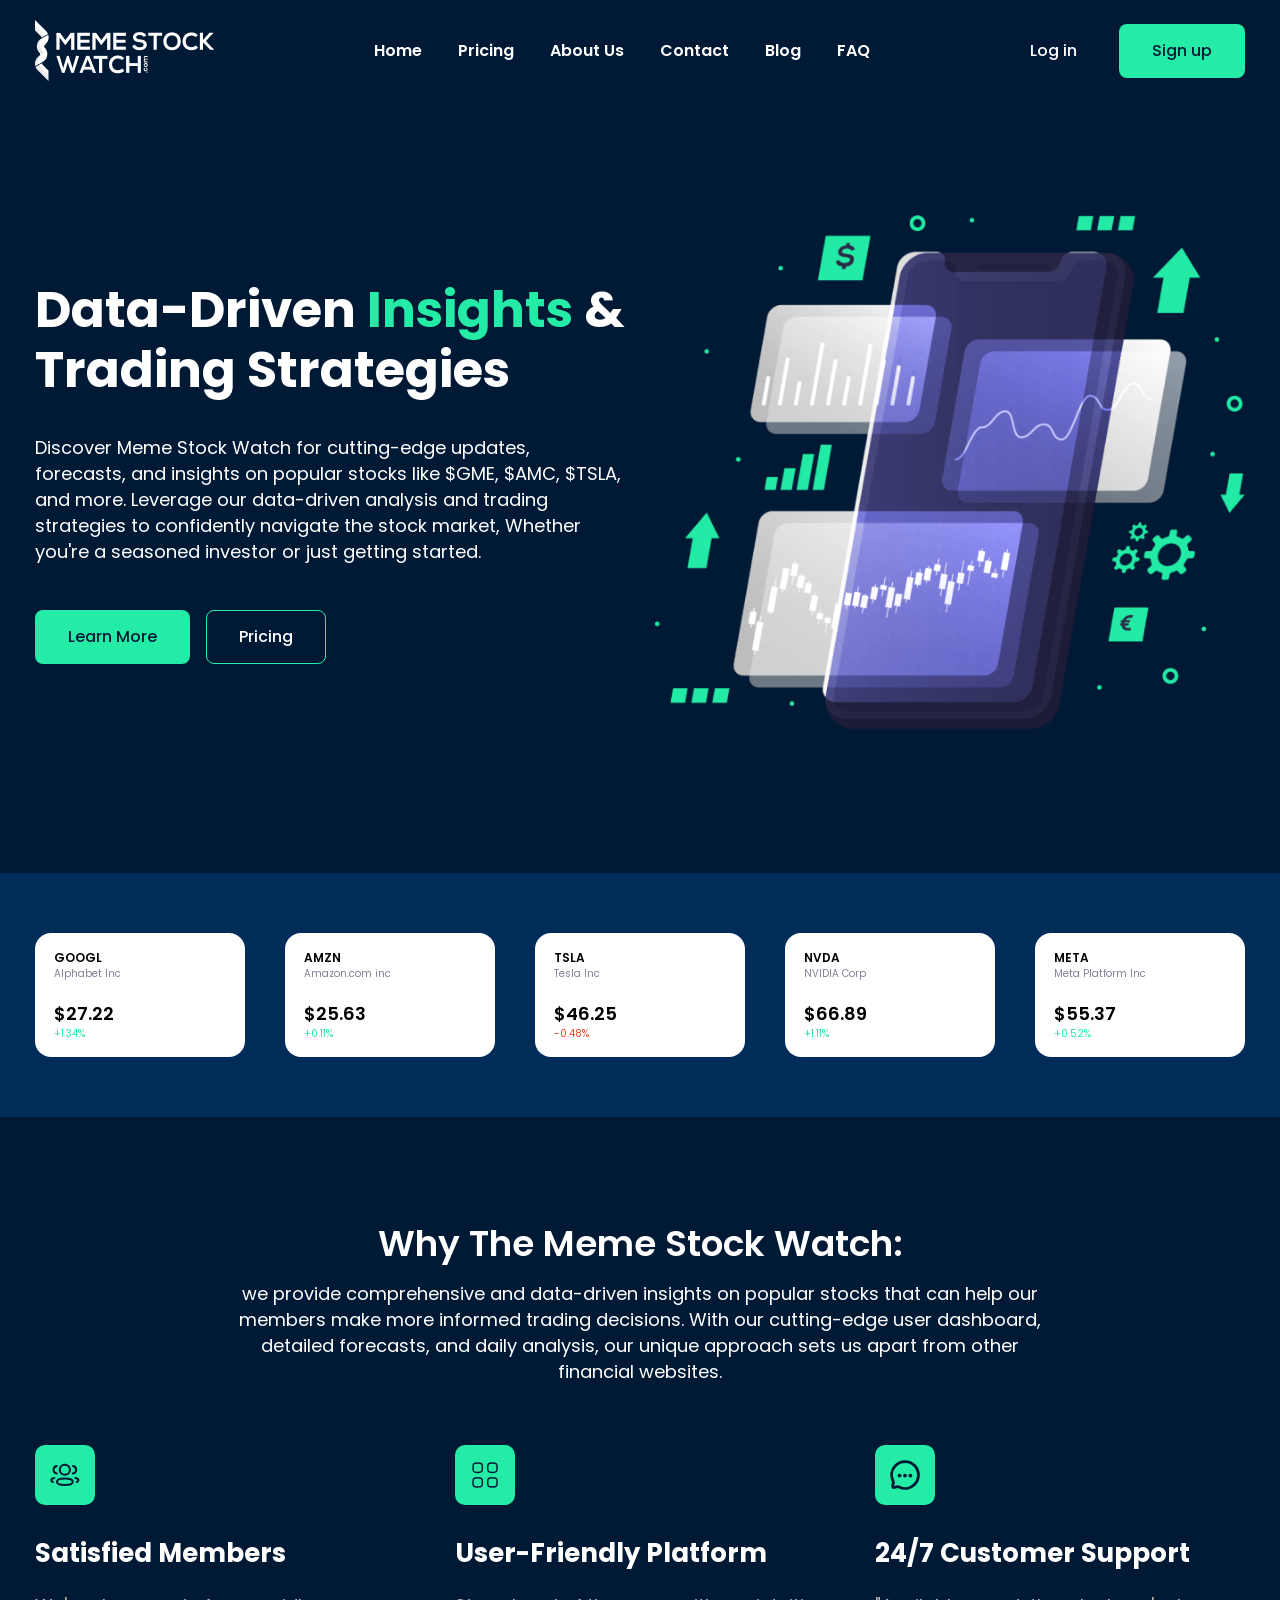
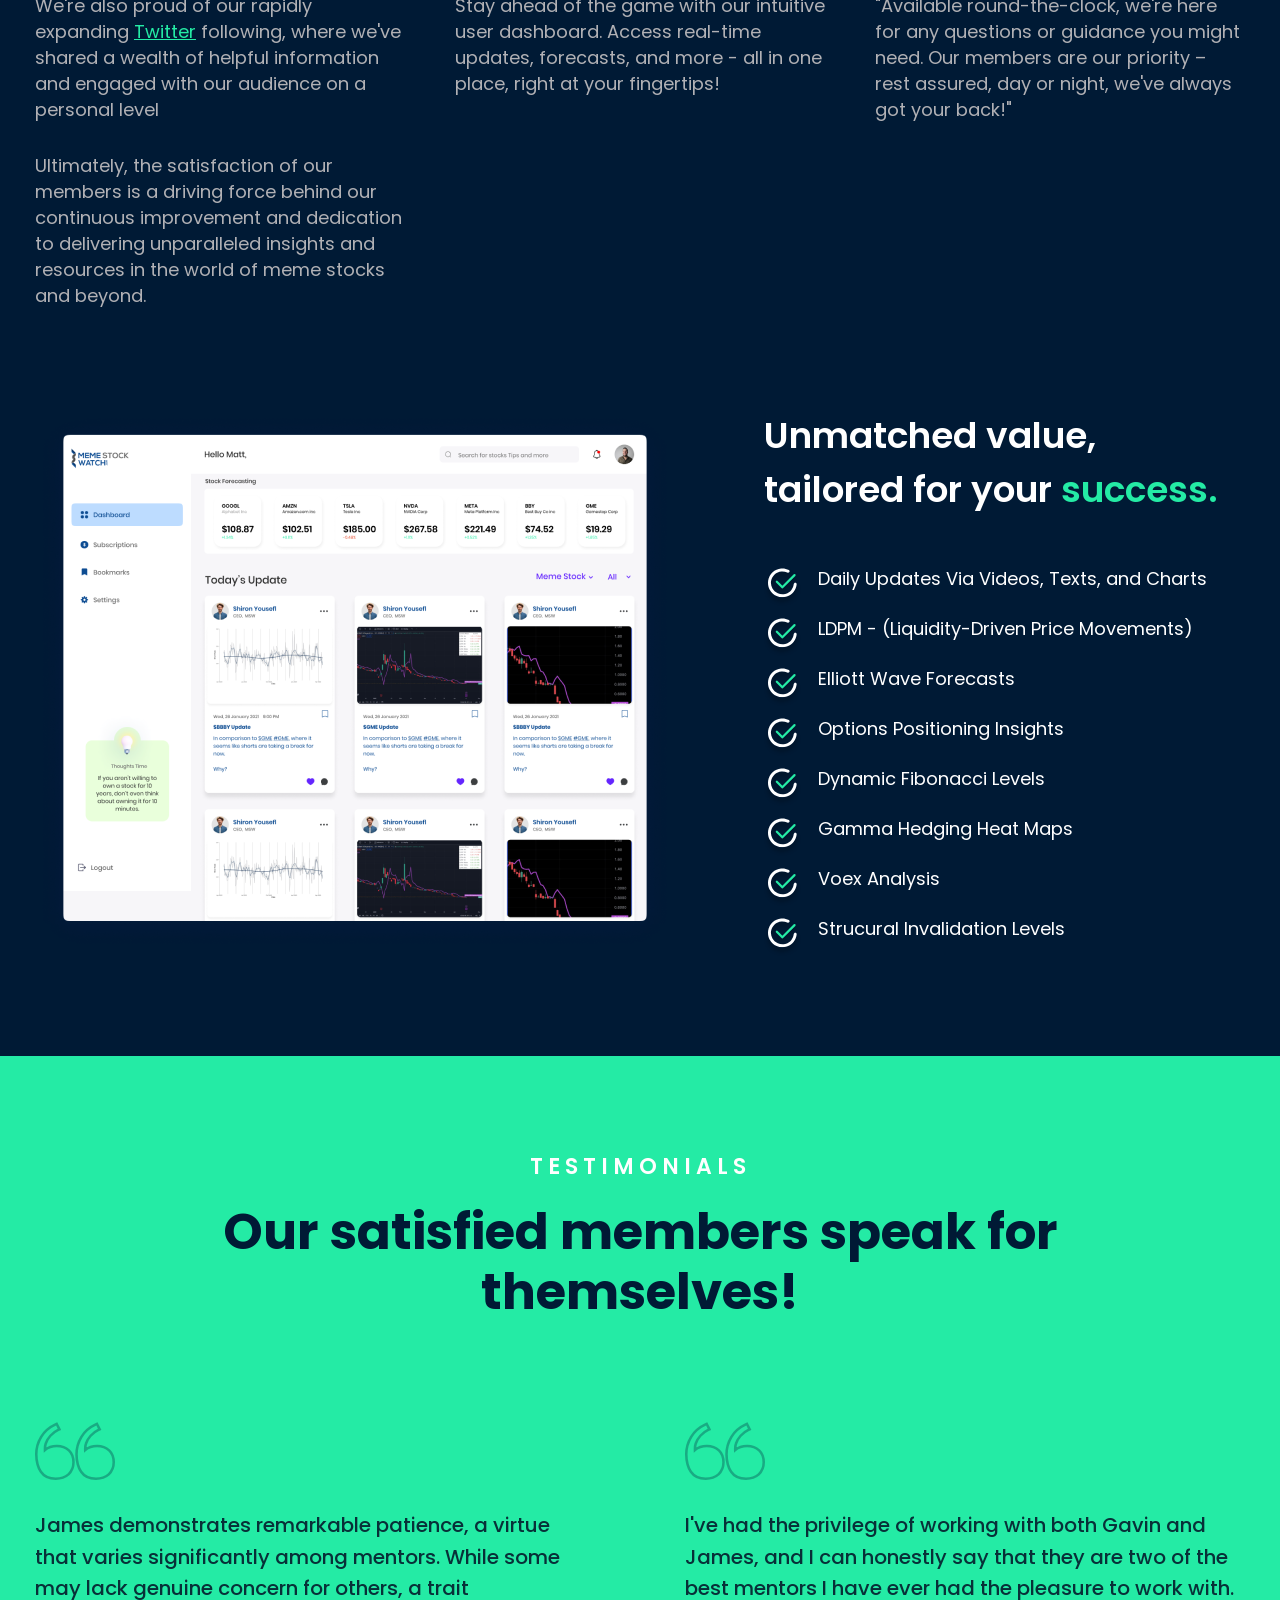
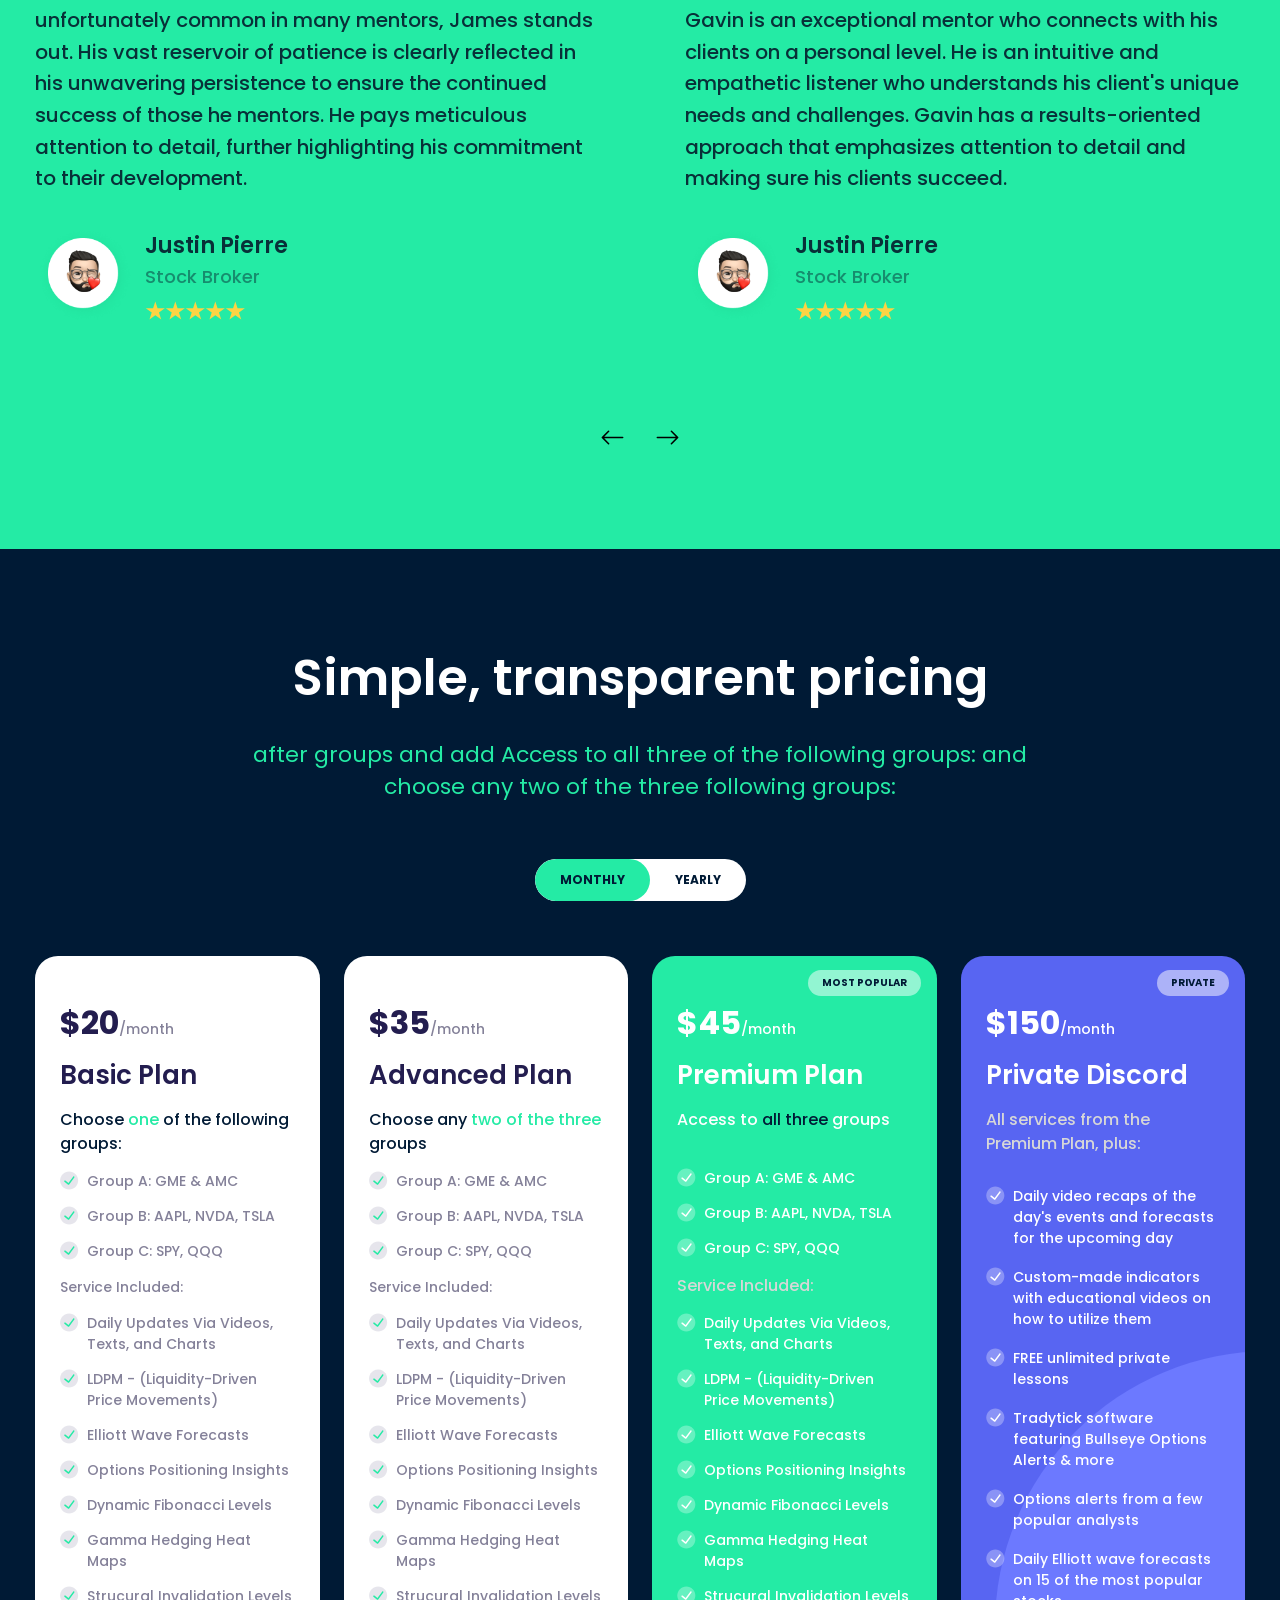
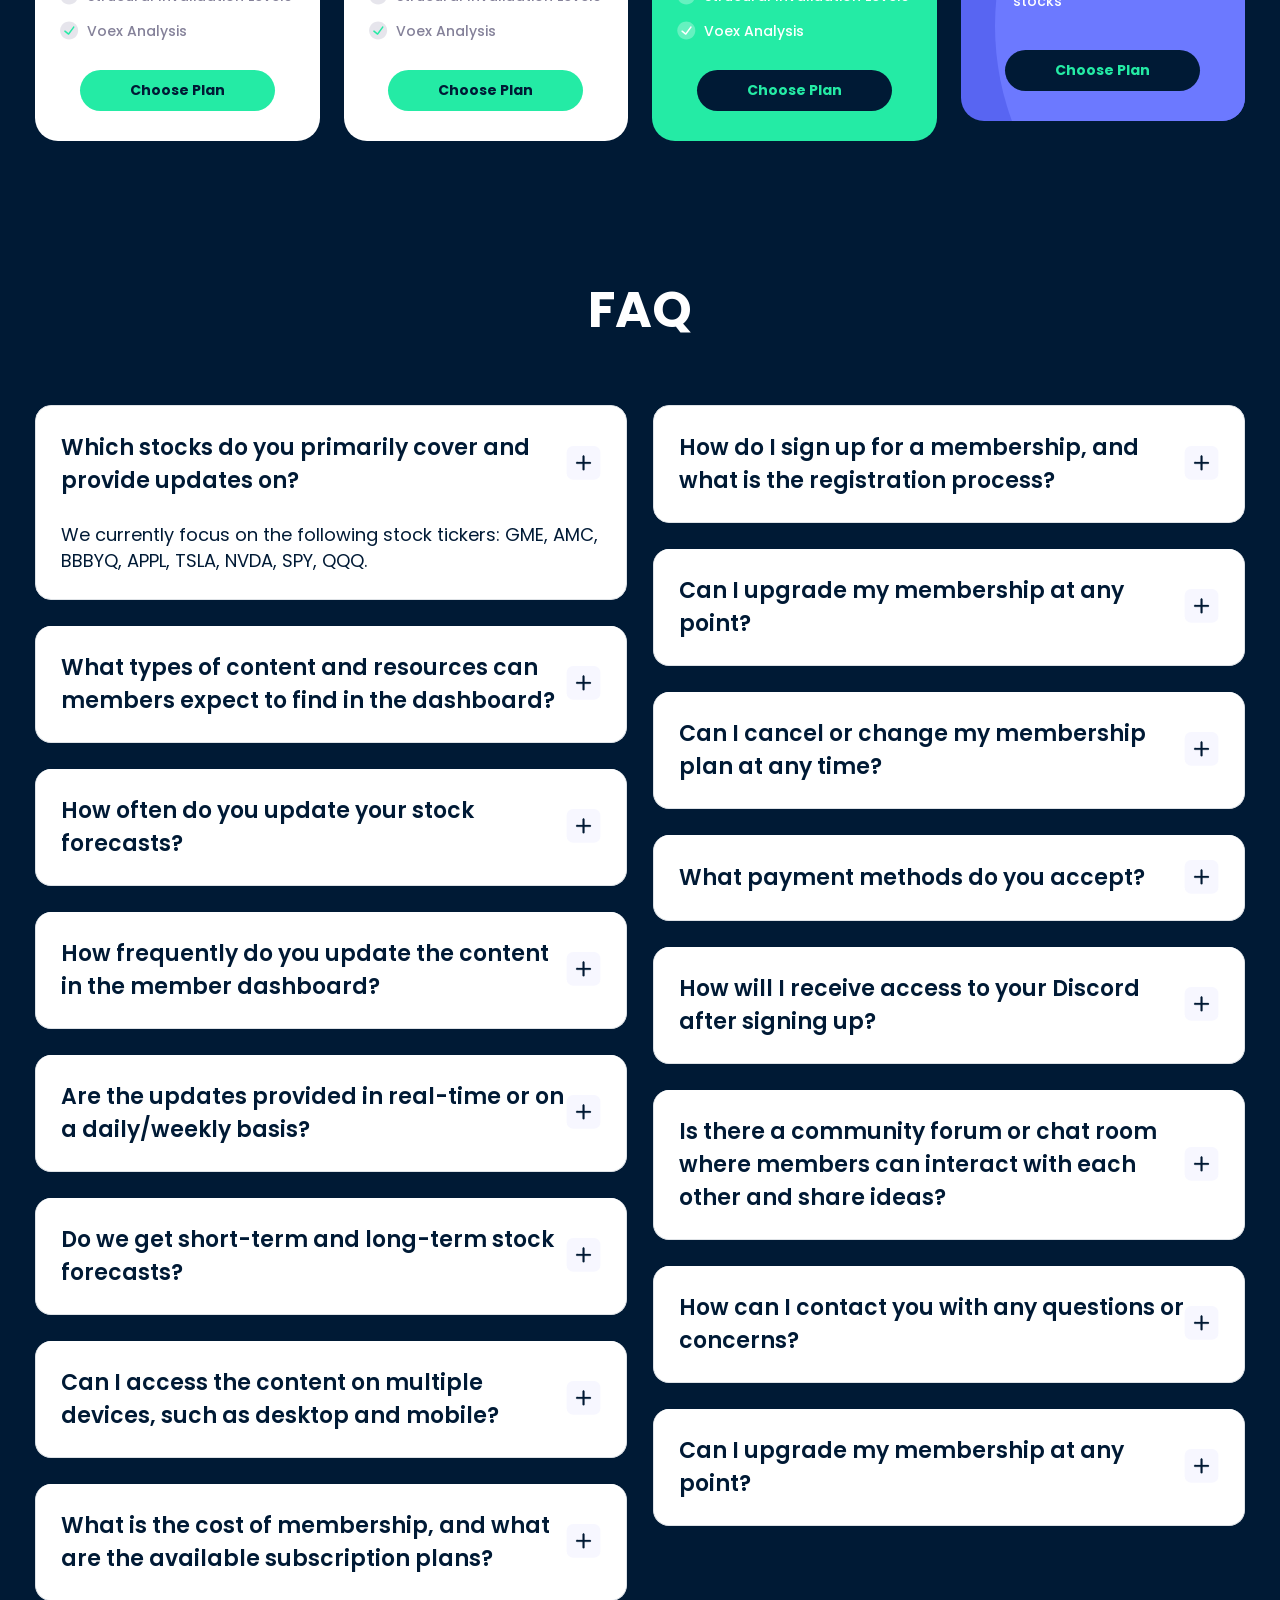
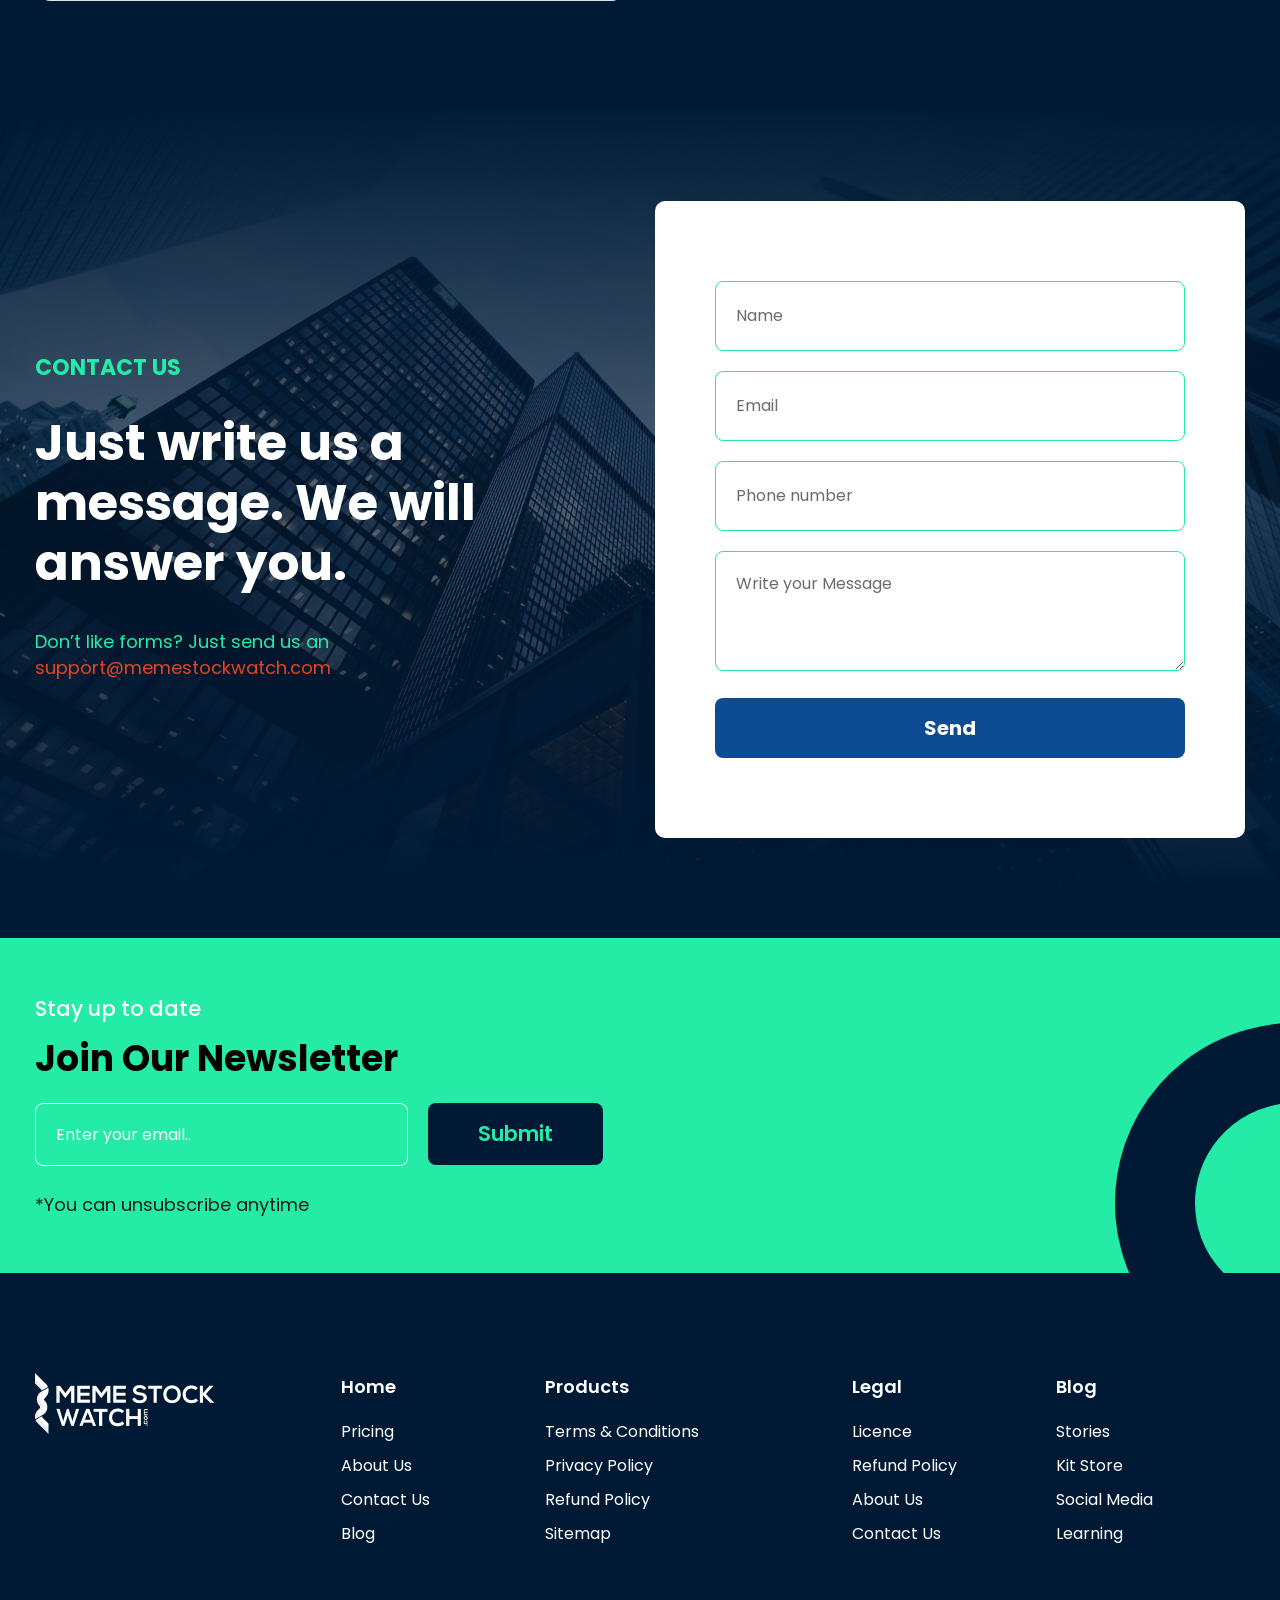
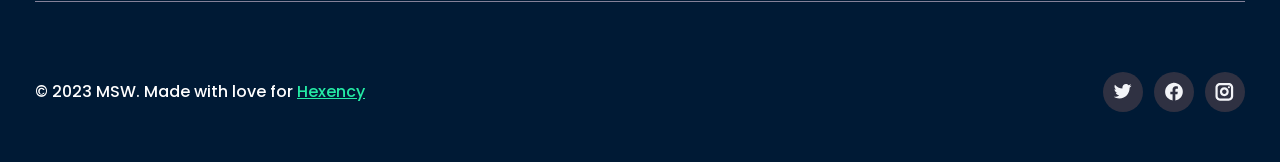
==== commit 32bcdf59: "Res 2" ====
--- a/index.html
+++ b/index.html
@@ -1404,7 +1404,7 @@
             <div class="">
               <p class="primary-font-700 size-7xl l-h-7xl-25 text-color3 text-uppercase">contact us</p>
               <h2 class="h-contact-title primary-font-700 size-12xl primary-color">Just write us a message. We will answer you.</h2>
-              <p class="primary-font-400 size-2xl text-color3">Don’t like forms? Just send us an <span class="text-color10">email</span></p>
+              <p class="primary-font-400 size-2xl text-color3">Don’t like forms? Just send us an <a href="mailto:support@memestockwatch.com" class="text-color10">support@memestockwatch.com</a></p>
             </div>
           </article>
           <article class="col-lg-6">
--- a/assets/css/style.css
+++ b/assets/css/style.css
@@ -663,7 +663,7 @@
   fill: none;
 }
 .scroll-up-btn svg.progress-circle path {
-  stroke: #ee2852;
+  stroke: #e54322;
   stroke-width: 5;
   box-sizing: border-box;
   -webkit-transition: all 200ms linear;
@@ -1184,7 +1184,7 @@
 }
 
 /*------ Footer CSS ------*/
-@media only screen and (max-width: 400px) {
+@media only screen and (max-width: 335px) {
   .footer-row > * {
     width: 100%;
   }
@@ -1631,36 +1631,82 @@
 .blog-section {
   padding-top: 18rem;
 }
+@media only screen and (max-width: 575px) {
+  .blog-section {
+    padding-top: 15rem;
+  }
+}
 
 .blog-row {
   --bs-gutter-x: 3.9rem;
   --bs-gutter-y: 3.9rem;
 }
+@media only screen and (max-width: 1199px) {
+  .blog-row {
+    --bs-gutter-x: 3rem;
+    --bs-gutter-y: 3rem;
+  }
+}
+@media only screen and (max-width: 767px) {
+  .blog-row {
+    --bs-gutter-x: 2rem;
+    --bs-gutter-y: 2rem;
+  }
+}
+@media only screen and (max-width: 600px) {
+  .blog-row > * {
+    width: 100%;
+  }
+}
 
 .blog-title-wrap {
   margin-bottom: 6.5rem;
 }
-
-.blog-wrap .blog:not(:last-child) {
-  margin-bottom: 3.9rem;
+@media only screen and (max-width: 575px) {
+  .blog-title-wrap {
+    margin-bottom: 5rem;
+  }
 }
 
 .blog {
   box-shadow: rgba(0, 0, 0, 0.1) 0px 4px 12px;
   border-radius: 0.4rem;
 }
+.blog .blog-header {
+  overflow: hidden;
+  border-radius: 0.4rem;
+}
 .blog .blog-header .blog-header-img {
   border-radius: 0.4rem;
+}
+.blog:hover .blog-header-img {
+  transform: scale(1.1);
 }
 .blog .blog-body {
   margin-top: 4rem;
   padding: 4rem 4rem 0;
 }
+@media only screen and (max-width: 1199px) {
+  .blog .blog-body {
+    margin-top: 0;
+    padding: 2.5rem 2.5rem 0;
+  }
+}
+@media only screen and (max-width: 767px) {
+  .blog .blog-body {
+    padding: 2rem 2rem 0;
+  }
+}
 .blog .blog-body .blog-body-title {
   margin: 1rem 0 2.4rem;
 }
 .blog .blog-body .blog-body-desc {
   margin-bottom: 3.3rem;
+}
+@media only screen and (max-width: 1199px) {
+  .blog .blog-body .blog-body-desc {
+    margin-bottom: 2rem;
+  }
 }
 .blog .blog-body .blog-body-date .blog-body-date-item:not(:last-child) {
   margin-right: 1.1rem;
@@ -1669,6 +1715,17 @@
 .blog .blog-footer {
   margin-top: 3.3rem;
   padding: 0 4rem 4rem;
+}
+@media only screen and (max-width: 1199px) {
+  .blog .blog-footer {
+    margin-top: 2rem;
+    padding: 0 2.5rem 2.5rem;
+  }
+}
+@media only screen and (max-width: 767px) {
+  .blog .blog-footer {
+    padding: 0 2rem 2rem;
+  }
 }
 .blog .blog-footer .blog-footer-item:not(:last-child) {
   margin-right: 0.6rem;
@@ -1687,6 +1744,11 @@
 .blog-btn-wrap {
   margin-top: 10rem;
 }
+@media only screen and (max-width: 1199px) {
+  .blog-btn-wrap {
+    margin-top: 6rem;
+  }
+}
 .blog-btn-wrap .blog-btn {
   width: 100%;
   max-width: 38.8rem;
@@ -1694,6 +1756,11 @@
 }
 .blog-btn-wrap .blog-btn:hover {
   background-color: var(--bg-color3);
+}
+@media only screen and (max-width: 767px) {
+  .blog-btn-wrap .blog-btn {
+    padding: 1.5rem;
+  }
 }
 
 /* 
@@ -1853,6 +1920,11 @@
 .contact-section {
   padding: 18rem 0 8rem;
 }
+@media only screen and (max-width: 575px) {
+  .contact-section {
+    padding: 13rem 0;
+  }
+}
 
 .contact-wrapper {
   width: 100%;
@@ -1881,6 +1953,11 @@
 }
 .contact-form .contact-form-input::placeholder {
   color: var(--text-color12);
+}
+@media only screen and (max-width: 575px) {
+  .contact-form .contact-form-input {
+    height: 6rem;
+  }
 }
 .contact-form .contact-form-message {
   height: 12rem;
